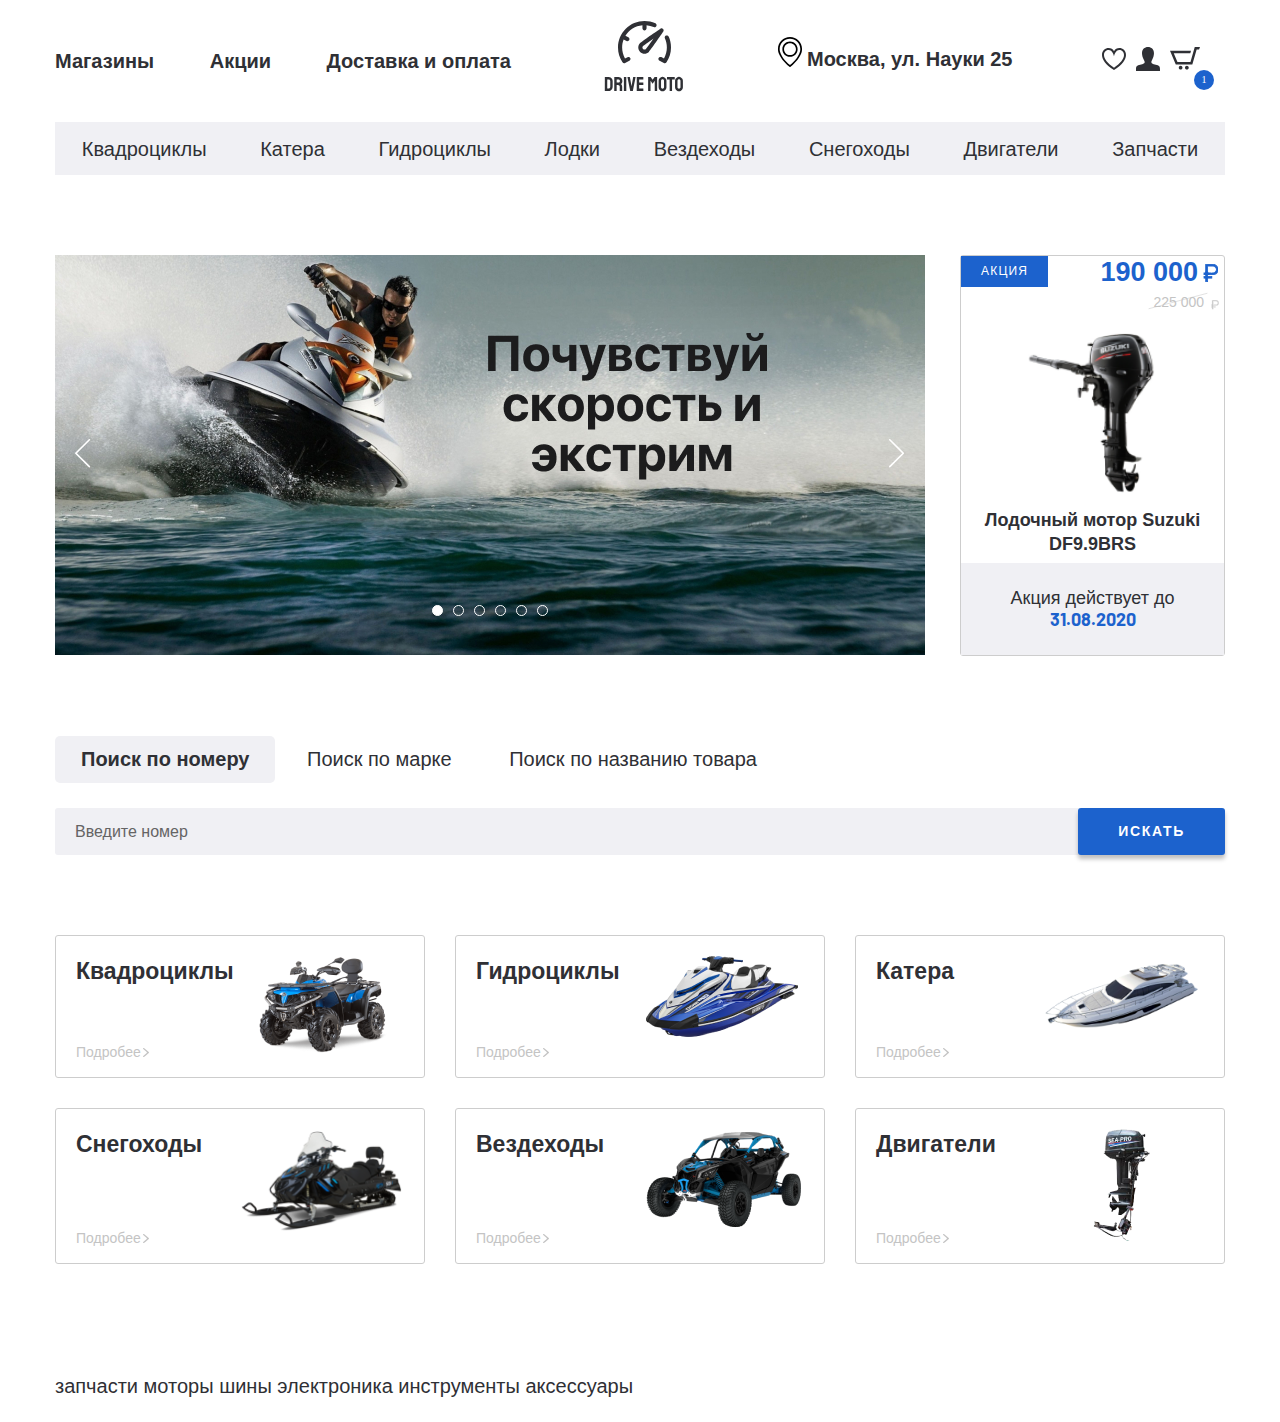
==== index.html @ f27c2454 "first three sections of the home page have been marked up" ====
<!DOCTYPE html>
<html lang="ru">

<head>
  <meta charset="UTF-8">
  <meta name="viewport" content="width=device-width, initial-scale=1.0">
  <meta http-equiv="X-UA-Compatible" content="ie=edge">
  <title>Document</title>
  <link rel="stylesheet" href="css/normalize.css">
  <link rel="stylesheet" href="css/slick.css">
  <link rel="stylesheet" href="css/fonts.css">
  <link href="https://fonts.googleapis.com/css2?family=Barlow:wght@400;700&display=swap" rel="stylesheet">
  <link rel="stylesheet" href="css/style.css">
</head>

<body>
  <header>
    <div class="header__top">
      <div class="container">
        <div class="header__top-inner">
          <nav class="menu">
            <ul class="menu__list">
              <li class="menu__item">
                <a href="" class="menu__link">
                  Магазины
                </a>
              </li>
              <li class="menu__item">
                <a href="" class="menu__link">
                  Акции
                </a>
              </li>
              <li class="menu__item">
                <a href="" class="menu__link">
                  Доставка и оплата
                </a>
              </li>
            </ul>
          </nav>
          <a href="#" class="logo">
            <img class="logo__img" src="images/logo.svg" alt="logo">
          </a>
          <div class="header__box">
            <p class="header__adress">
              Москва, ул. Науки 25
            </p>
            <ul class="user-list">
              <li class="user-list__item">
                <a href="#" class="user-list__link">
                  <img src="images/heart.svg" alt="">
                </a>
              </li>
              <li class="user-list__item">
                <a href="#" class="user-list__link">
                  <img src="images/user.svg" alt="">
                </a>
              </li>
              <li class="user-list__item">
                <a href="#" class="user-list__link basket">
                  <img src="images/basket.svg" alt="">
                  <p class="basket__num">1</p>
                </a>

          </div>
        </div>
      </div>
    </div>

    <div class="header__bottom">
      <div class="container">
        <ul class="menu-categories">
          <li class="menu__categories__item">
            <a href="#" class="menu-categories__link">Квадроциклы</a>
          </li>
          <li class="menu__categories__item">
            <a href="#" class="menu-categories__link">Катера</a>
          </li>
          <li class="menu__categories__item">
            <a href="#" class="menu-categories__link">Гидроциклы</a>
          </li>
          <li class="menu__categories__item">
            <a href="#" class="menu-categories__link">Лодки</a>
          </li>
          <li class="menu__categories__item">
            <a href="#" class="menu-categories__link">Вездеходы</a>
          </li>
          <li class="menu__categories__item">
            <a href="#" class="menu-categories__link">Снегоходы</a>
          </li>
          <li class="menu__categories__item">
            <a href="#" class="menu-categories__link">Двигатели</a>
          </li>
          <li class="menu__categories__item">
            <a href="#" class="menu-categories__link">Запчасти</a>
          </li>
        </ul>
      </div>
    </div>
  </header>

  <section class="banner-section page-section ">
    <div class="container">
      <div class="banner-section__inner">
        <div class="banner-section__slider">
          <a class="banner-section__slider-item" href="#">
            <img class="banner-section__slider-img" src="/images/banner-slider.jpg" alt="">
          </a>
          <a class="banner-section__slider-item" href="#">
            <img class="banner-section__slider-img" src="/images/banner-slider.jpg" alt="">
          </a>
          <a class="banner-section__slider-item" href="#">
            <img class="banner-section__slider-img" src="/images/banner-slider.jpg" alt="">
          </a>
          <a class="banner-section__slider-item" href="#">
            <img class="banner-section__slider-img" src="/images/banner-slider.jpg" alt="">
          </a>
          <a class="banner-section__slider-item" href="#">
            <img class="banner-section__slider-img" src="/images/banner-slider.jpg" alt="">
          </a>
          <a class="banner-section__slider-item" href="#">
            <img class="banner-section__slider-img" src="/images/banner-slider.jpg" alt="">
          </a>
        </div>

        <a class="banner-section__item sale-item" href="#">
          <div class="sale-item-top">
            <div class="sale-item__info">
              акция
            </div>
            <div class="sale-item__price">
              <div class="sale-item__price-new">190 000</div>
              <div class="sale-item__price-old">225 000</div>
            </div>
          </div>
          <img src="/images/content/sale-1.png" alt="" class="sale-item__img">
          <h5 class="sale-item__title">
            Лодочный мотор Suzuki DF9.9BRS
          </h5>
          <div class="sale-item__footer">
            Акция действует до
            <span>31.08.2020</span>
          </div>
        </a>
      </div>
    </div>
  </section>

  <div class="search page-section">
    <div class="container">
      <div class="search__inner">
        <div class="search__tabs">
          <a href="#tab-1" class="tab search__tabs-item tab--active">Поиск по номеру</a>
          <a href="#tab-2" class="tab search__tabs-item">Поиск по марке</a>
          <a href="#tab-3" class="tab search__tabs-item">Поиск по названию товара</a>
        </div>
        <div class="search__content">
          <div id="tab-1" class="tabs-content search__content-item tabs-content--active">
            <form class="search__content-form">
              <input class="search__content-input" type="text" placeholder="Введите номер">
              <button class="search__content-btn" type="submit">искать</button>
            </form>
          </div>
          <div id="tab-2" class="tabs-content search__content-item">
            <form class="search__content-form">
              <input class="search__content-input" type="text" placeholder="Введите марку">
              <button class="search__content-btn" type="submit">искать</button>
            </form>
          </div>
          <div id="tab-3" class="tabs-content search__content-item">
            <form class="search__content-form">
              <input class="search__content-input" type="text" placeholder="Введите название товара">
              <button class="search__content-btn" type="submit">искать</button>
            </form>
          </div>
        </div>
      </div>
    </div>
  </div>

  <section class="categories page-section">
    <div class="container">
      <div class="categories__inner">
        <a href="#" class="categories__item">
          <div class="categories__item-info">
            <h4 class="categories__item-title">Квадроциклы</h4>
            <p class="categories__item-text">Подробее</p>
          </div>
          <div class="categories__item-img">
            <img src="images/categories-1.png" alt="">
          </div>
        </a>
        <a href="#" class="categories__item">
          <div class="categories__item-info">
            <h4 class="categories__item-title">Гидроциклы</h4>
            <p class="categories__item-text">Подробее</p>
          </div>
          <div class="categories__item-img">
            <img src="images/categories-2.png" alt="">
          </div>

        </a>
        <a href="#" class="categories__item">
          <div class="categories__item-info">
            <h4 class="categories__item-title">Катера</h4>
            <p class="categories__item-text">Подробее</p>
          </div>
          <div class="categories__item-img">
            <img src="images/categories-3.png" alt="">
          </div>
        </a>
        <a href="#" class="categories__item">
          <div class="categories__item-info">
            <h4 class="categories__item-title">Снегоходы</h4>
            <p class="categories__item-text">Подробее</p>
          </div>
          <div class="categories__item-img">
            <img src="images/categories-4.png" alt="">
          </div>
        </a>
        <a href="#" class="categories__item">
          <div class="categories__item-info">
            <h4 class="categories__item-title">Вездеходы</h4>
            <p class="categories__item-text">Подробее</p>
          </div>
          <div class="categories__item-img">
            <img src="images/categories-5.png" alt="">
          </div>
        </a>
        <a href="#" class="categories__item">
          <div class="categories__item-info">
            <h4 class="categories__item-title">Двигатели</h4>
            <p class="categories__item-text">Подробее</p>
          </div>
          <div class="categories__item-img">
            <img src="images/categories-6.png" alt="">
          </div>
        </a>
      </div>
    </div>
  </section>

  <section class="products">
    <div class="container">
      <div class="product__inner">
        <div class="tabs-wrapper">
          <div class="tabs products__tabs">
            <a href="#" class="tab products__tab tab--active">запчасти</a>
            <a href="#" class="tab products__tab">моторы</a>
            <a href="#" class="tab products__tab">шины</a>
            <a href="#" class="tab products__tab">электроника</a>
            <a href="#" class="tab products__tab">инструменты</a>
            <a href="#" class="tab products__tab">аксессуары </a>
          </div>
          <div class="tabs-container products__container">
            <div class="tabs-content products__content tabs-content--active"></div>
            <div class="tabs-content products__content">
              <div class="product-slider">
                <div class="product-slider__item">
                  <a class="product-item" href="#">

                  </a>
                </div>
              </div>
            </div>
            <div class="tabs-content products__content"></div>
            <div class="tabs-content products__content"></div>
            <div class="tabs-content products__content"></div>
            <div class="tabs-content products__content"></div>
          </div>
        </div>
      </div>
    </div>
  </section>


  <script src="https://ajax.googleapis.com/ajax/libs/jquery/3.4.1/jquery.min.js"></script>
  <script src="js/slick.min.js"></script>
  <script src="js/main.js"></script>
</body>

</html>


<!-- <div class="tabs-wrapper">
  <div class="tabs">
    <a href="#" class="tab tab--active"></a>
  </div>
  <div class="tabs-container">
    <div class="tabs-content"></div>
  </div>
</div> -->
---- css/fonts.css ----
@font-face{
    font-family: 'SFProDisplay-Regular', sans-serif;
    src: url('../fonts/SFProDisplay-Regular.woff2') format('woff2'),
         url('../fonts/SFProDisplay-Regular.woff') format('woff');
         font-weight:400;
         font-style: normal;
         font-display: swap;
}
@font-face{
    font-family: 'SFProDisplay-Medium', sans-serif;
    src: url('../fonts/SFProDisplay-Medium.woff2') format('woff2'),
         url('../fonts/SFProDisplay-Medium.woff') format('woff');
         font-weight:500;
         font-style: normal;
         font-display: swap;
}
@font-face{
    font-family: 'SFProDisplay-Semibold', sans-serif;
    src: url('../fonts/SFProDisplay-Semibold.woff2') format('woff2'),
         url('../fonts/SFProDisplay-Semibold.woff') format('woff');
         font-weight:600;
         font-style: normal;
         font-display: swap;
}
@font-face{
    font-family: 'SFProDisplay-Bold', sans-serif;
    src: url('../fonts/SFProDisplay-Bold.woff2') format('woff2'),
         url('../fonts/SFProDisplay-Bold.woff') format('woff');
         font-weight:700;
         font-style: normal;
         font-display: swap;
}
---- css/style.css ----
html{
    box-sizing:border-box;
}

*,*::before, *::after{
    box-sizing: inherit;
}

a{
    text-decoration: none;
    color:inherit;
    display: inline-block;
}

ul,
li{
    margin: 0;
    padding: 0;
    list-style: none;
}

h1, h2, h3, h4, h5, h6{
    margin: 0;
}

p{
    margin: 0;
}

body{
    color: #2F3035;
    font-family: 'SFProDisplay-Regular', sans-serif;
    font-size: 20px;
    line-height: 24px;
    font-weight: 400;
}

.container{
    max-width: 1200px;
    padding: 0 15px;
    margin: 0 auto;
}

.header__top-inner{
     display: flex;
     justify-content: space-between;
     align-items: center;
     min-height: 122px;
     font-family: 'SFProDisplay-Bold', sans-serif;
     font-weight: 700;
}

.menu__item{
    display:  inline-block;

}

.menu__item + .menu__item{
    padding-left: 50px;
}

.header__box{
    display: flex;
}
.header__adress{
    margin-right: 60px;
    width:265px;
    padding-left: 30px;
    position: relative;
}

.header__adress::before{
    content: "";
    position: absolute;
    background-image: url('../images/adress-icon.svg    ');
    width: 30px;
    height: 30px;
    background-repeat: no-repeat;
    left: 0;
    top: -10px;
}

.user-list{
    margin-right: 15px;
    display: flex;
    align-items:center;
}

.user-list__item{
    padding-right: 10px;
}

.basket{
    position:relative;
}
.basket__num{
    position: absolute;
    width: 20px;
    height: 20px;

    font-family: SF Pro Display;
    font-weight: 500;
    font-size: 10px;
    line-height: 20px;
/* identical to box height */
    text-align: center;
    color: #FFFFFF;
    background-color: #1C62CD;
    border-radius: 50% ;
    bottom: -15px;
    right: -14px;
}

.header__bottom{
    margin-bottom: 80px;
}
.page-section{
    margin-bottom: 80px;
}
.menu-categories{
    background-color: #F0F0F4;
    display: flex;
    justify-content: space-around;
    min-height: 53px;
    align-items: center;
}

.menu-categories__link{
    transition: all 300ms;
    font-weight: 400;
    padding: 15px 0 14px;
    position: relative;
}

.menu-categories__link::before{
    content: "";
    position: absolute;
    width: 0;
    left: auto;
    right:0;
    background-color: #1C62CD;
    height: 3px;
    bottom: -2px;
    transition: all 500ms;
}

.menu-categories__link:hover{
    color: #000;
}
.menu-categories__link:hover::before{
    width: 100%;
    right: auto;
    left:0;
}


/* section under header
=================================================================== */
.banner-section__inner{
    display: flex;
    justify-content:space-between;
}

.banner-section__slider{
    max-width: 870px;
}

.banner-section__slider-btn{
    position: absolute;
     top: 50%;
     transform: translateY(-50%);
     background-color: transparent;
     border: none;
     margin: 0;
     padding: 0;
     z-index: 5;
     cursor: pointer;
}

.banner-section__slider-btnprev{
    left: 20px;
}
.banner-section__slider-btnnext{
    right: 20px;
}

.slick-dots{
    position: absolute;
    bottom: 40px;
    left: 0;
    right: 0;
    text-align: center ;
}
.slick-dots li{
    display: inline-block;
    padding: 0 5px;
}

.slick-dots button{
    padding: 0;
    margin: 0;
    font-size: 0;
    width: 11px;
    height: 11px;
    border: 1px solid #fff;
    border-radius: 50%;
    background-color: transparent;

}

.slick-active button{
    background-color: #fff;
}

.sale-item{
    min-height: 400px;
    max-width: 265px;
    text-align: center;
    border: 1px solid #CDCDCD;
    border-radius: 3px;
    display: flex; 
    flex-direction: column;
    justify-content: space-between;

}
.sale-item-top{
    display: flex;
    justify-content:space-between;
    align-items: flex-start;
}
.sale-item__info{
    color: #fff;
    background-color: #1C62CD;
    padding: 8px 20px;
    text-transform: uppercase;
    font-size: 12px;
    line-height: 15px;
    letter-spacing: 0.1em;
}

.sale-item__price{
    text-align: right;
}

.price{
    font-family: 'Barlow', sans-serif;
    position: relative;
}

.sale-item__price-new{
    font-weight: 700;
    font-size: 27px;
    color: #1C62CD;
    line-height: 32px;
    margin-right: 6px;
    padding-right:20px;
    position: relative;
}
.sale-item__price-new::after{
    content:'';
    background-image: url('../images/icons-price.svg');
    position: absolute;
    right: 0;
    top: 8px;
    width: 15px;
    height: 18px;
}
.sale-item__price-old{
    font-weight: 400;
    font-size: 14px;
    line-height: 17px;
    color: #C4C4C4;
    margin-right: 15px;
    background-image: url('../images/old-line.svg');
    background-repeat: no-repeat;
    position: relative;
    padding: 2px 5px; 
    display: inline-block;
}

.sale-item__price-old::after{
    content:'';
    background-image: url('../images/icons-price-old.svg');
    position: absolute;
    right: -10px;
    top: 8px;
    width: 8px;
    height: 10px;
}

.sale-item__footer{
    background: #F0F0F4;
    padding: 25px 20px;
    font-size: 18px;
    line-height: 21px;
}
.sale-item__footer span{
    display: block;
    color: #1C62CD;
    font-family: 'Barlow', sans-serif;
    font-weight: 700; 

}
.sale-item__title{
    font-size: 18px;
    line-height: auto;
    font-family: 'SFProDisplay-Bold', sans-serif;
    font-weight: 700;
    margin-bottom: 7px;
}

.banner-section__slider-img{
    object-fit: contain;
    height: 400px;
}

.sale-item__img{
    object-fit: contain;
    max-height: 195px;
}


/* search tabs
=================================================================== */
.search__tabs{
    margin-bottom: 25px; 
}

.search__tabs-item{
    padding: 11px 26px 12px;
}

.search__tabs-item.tab--active{
    border-radius: 5px;
    background: #F0F0F4;
    font-weight: 700;
    font-family: 'SFProDisplay-Bold', sans-serif;
}

.search__content-item{
    display: none;
}
.search__content-item.tabs-content--active{
    display: block;
}


.search__content-form{
    display: flex;
}

.search__content-input{
    background: #F0F0F4;
    border-radius: 3px;
    padding: 5px 20px;
    border: none;
    font-size: 16px;
    line-height: 19px;
    width: 100%;
    
}

.search__content-input::placeholder{
    color: #656464;
}

.search__content-btn{
    font-weight: bold;
    font-size: 14px;
    line-height: 17px;
    letter-spacing: 0.12em;
    text-transform: uppercase;
    color: #FFFFFF;
    font-family: 'SFProDisplay-Bold', sans-serif;
    margin-left: -3px;
    padding: 17px 41px;

    background: #1C62CD;
    box-shadow: 0px 4px 4px rgba(0, 0, 0, 0.25);
    border-radius: 3px;
    padding: 15px 40px;
    border: none;

}

/* categories section
=================================================================== */
.categories__inner{
    display: flex;
    justify-content: space-between;
    flex-wrap: wrap;

}

.categories__item{
margin-bottom: 30px;
border: 1px solid #CDCDCD;
border-radius: 3px;
 width: 370px;
display: flex;
padding: 20px 20px 16px;
justify-content: space-between;
transition: all .3s;
}
.categories__item:hover{
    box-shadow: 3px 3px 20px rgba(50, 50, 50, 0.25);
}

.categories__item-info{
    width: 50%;
    display: flex;
    flex-direction: column;
    justify-content: space-between;
}

.categories__item-img{
    text-align: center;
    width: 50%;
}

.categories__item-img img{
    max-width: 100%;
}

.categories__item-title{
    font-size: 23px;
    line-height: 28px;
    font-family: 'Barlow', sans-serif;
    font-weight: 700; 
    color: #2F3035;
    transition: all .3s;
}

.categories__item:hover .categories__item-title{
    color:#1C62CD;
}

.categories__item-text{
    font-weight: normal;
    font-size: 14px;
    line-height: 17px;
    color: #C4C4C4;
    font-family: 'SFProDisplay-Regular', sans-serif;
}

.categories__item-text::after{
    content: url('../images/link-arrow.svg');
    padding-left: 2px;
}
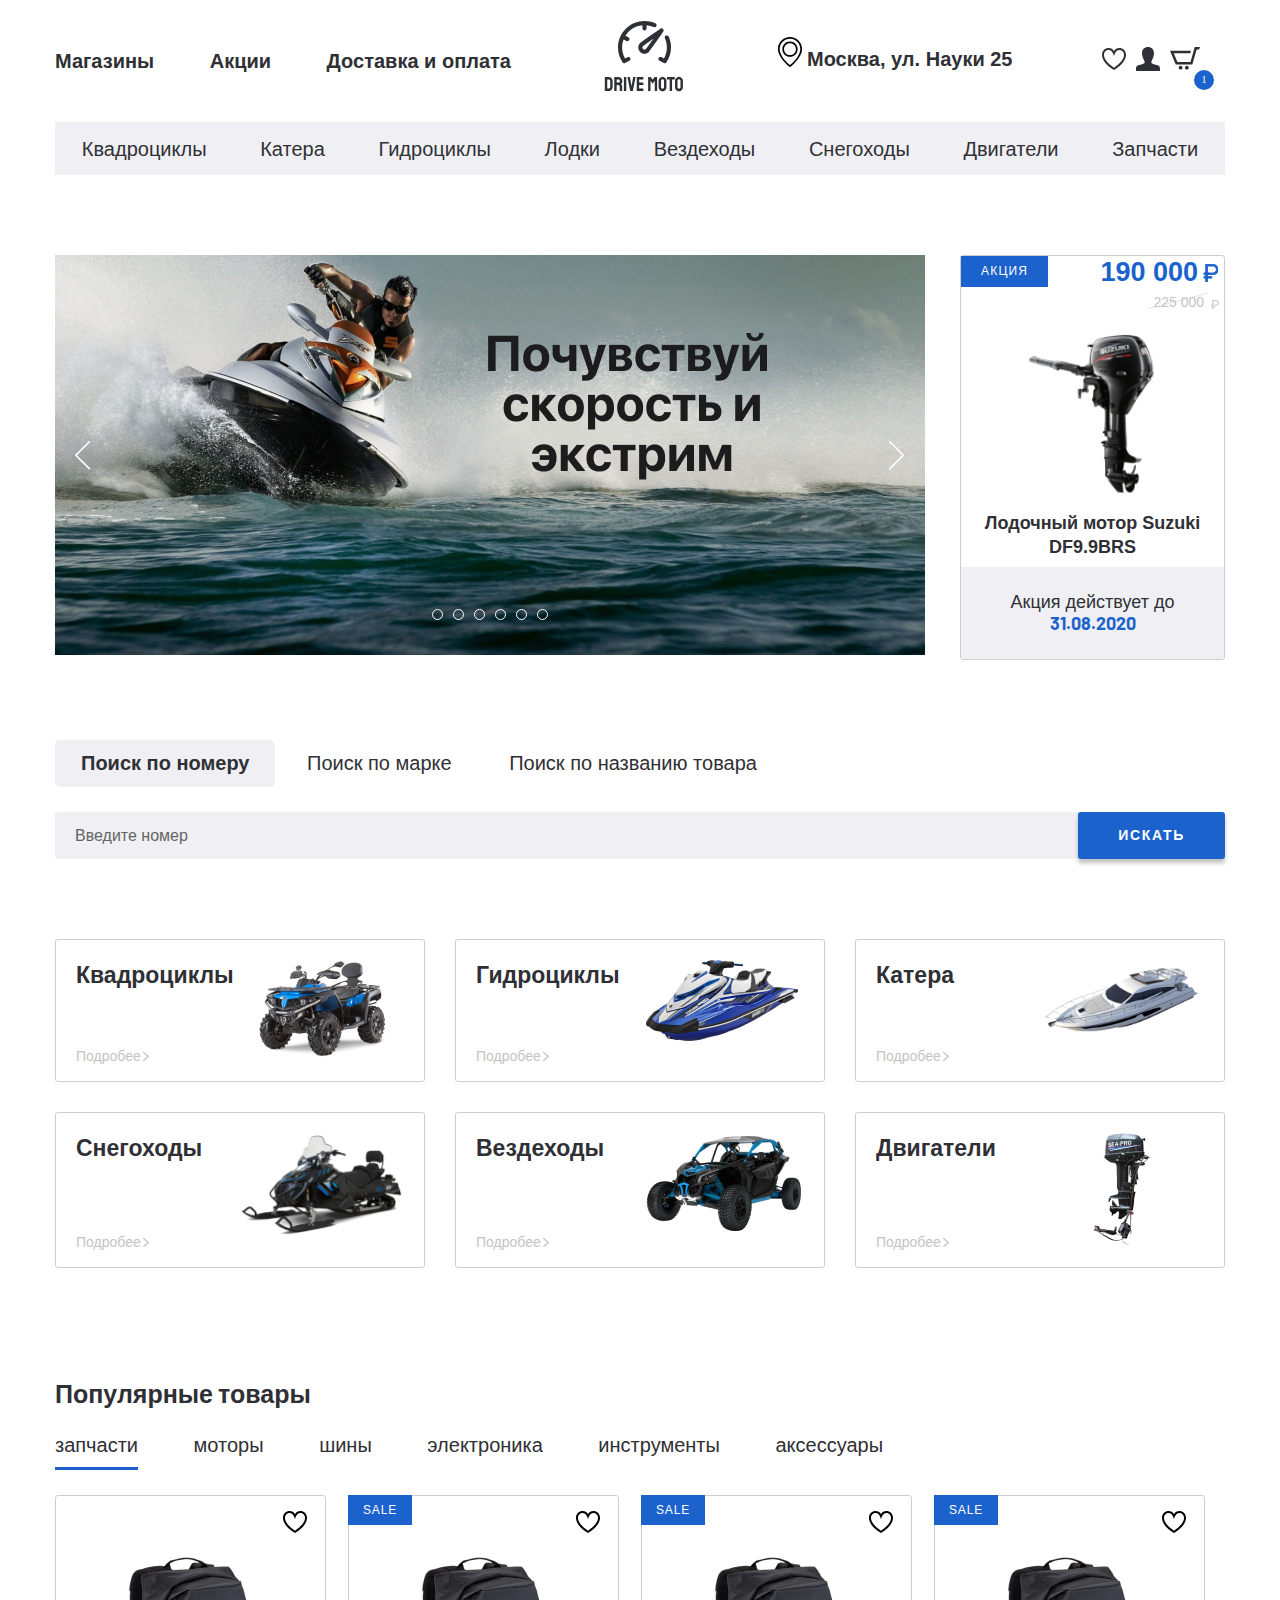
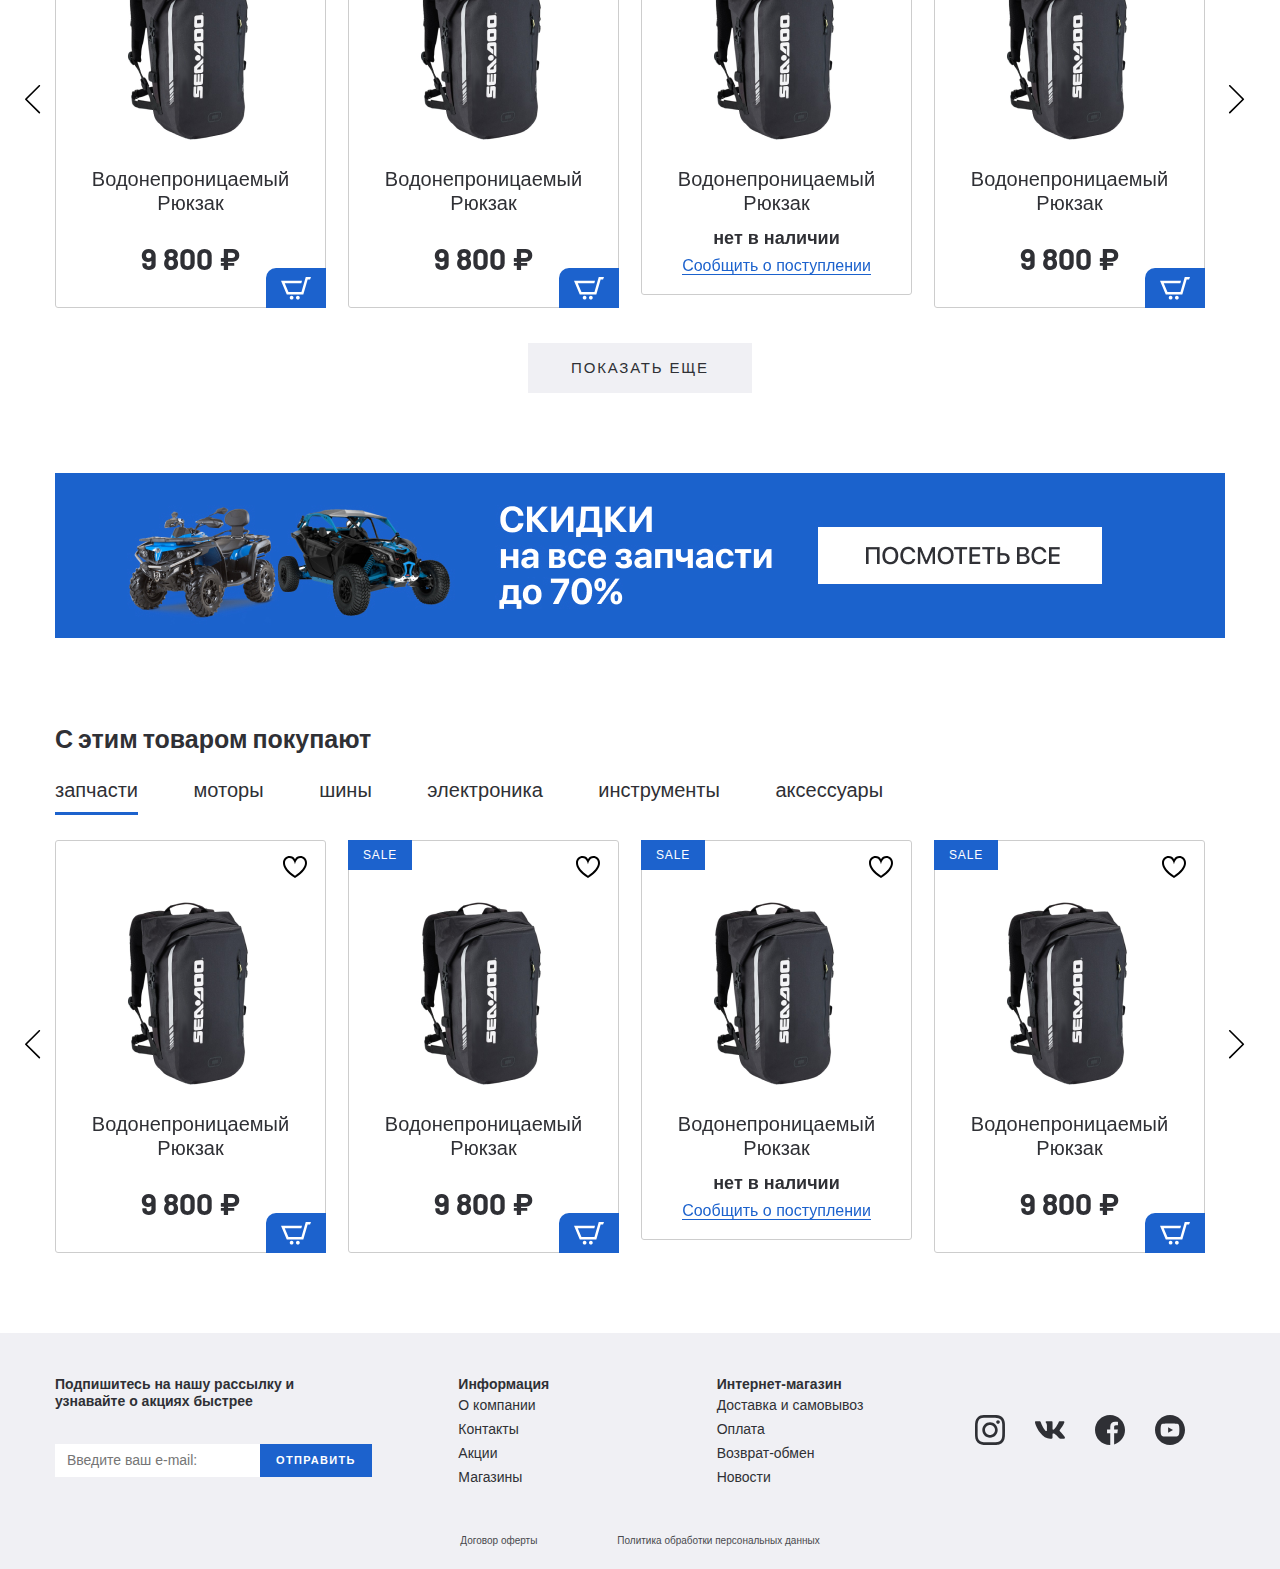
==== commit e1d83468: "have started product-list page markup" ====
--- a/index.html
+++ b/index.html
@@ -242,36 +242,968 @@
   <section class="products">
     <div class="container">
       <div class="product__inner">
+        <div class="product__title">
+          Популярные товары
+        </div>
         <div class="tabs-wrapper">
           <div class="tabs products__tabs">
-            <a href="#" class="tab products__tab tab--active">запчасти</a>
-            <a href="#" class="tab products__tab">моторы</a>
-            <a href="#" class="tab products__tab">шины</a>
-            <a href="#" class="tab products__tab">электроника</a>
-            <a href="#" class="tab products__tab">инструменты</a>
-            <a href="#" class="tab products__tab">аксессуары </a>
+            <a href="#product-tab-1" class="tab products__tab tab--active">запчасти</a>
+            <a href="#product-tab-2" class="tab products__tab">моторы</a>
+            <a href="#product-tab-3" class="tab products__tab">шины</a>
+            <a href="#product-tab-4" class="tab products__tab">электроника</a>
+            <a href="#product-tab-5" class="tab products__tab">инструменты</a>
+            <a href="#product-tab-6" class="tab products__tab">аксессуары </a>
           </div>
           <div class="tabs-container products__container">
-            <div class="tabs-content products__content tabs-content--active"></div>
-            <div class="tabs-content products__content">
+            <div id="product-tab-1" class="tabs-content products__content tabs-content--active">
               <div class="product-slider">
                 <div class="product-slider__item">
-                  <a class="product-item" href="#">
-
-                  </a>
-                </div>
+                  <div class="product-item__wrapper">
+                    <button class="product-item__favorite"></button>
+                    <button class="product-item__basket">
+                      <img src="images/basket-white.svg" alt="">
+                    </button>
+                    <a class="product-item__notify-link" href="#">
+                      <span>
+                        Сообщить о поступлении
+                      </span>
+                    </a>
+                    <a class="product-item" href="#">
+                      <p class="product-item__hover-text">
+                        посмотреть товар
+                      </p>
+                      <img class="product-item__img" src="images/content/product-1.png" alt="">
+                      <h4 class="product-item__title">
+                        Водонепроницаемый
+                        Рюкзак
+                      </h4>
+                      <p class="price product-item__price">
+                        9 800 ₽
+                      </p>
+                      <p class="product-item__notify-text">
+                        нет в наличии
+                      </p>
+                    </a>
+                  </div>
+                </div>
+                <div class="product-slider__item">
+                  <div class="product-item__wrapper">
+                    <button class="product-item__favorite"></button>
+                    <button class="product-item__basket">
+                      <img src="images/basket-white.svg" alt="">
+                    </button>
+                    <a class="product-item__notify-link" href="#">
+                      <span>
+                        Сообщить о поступлении
+                      </span>
+                    </a>
+                    <a class="product-item product-item--sale" href="#">
+                      <p class="product-item__hover-text">
+                        посмотреть товар
+                      </p>
+                      <img class="product-item__img" src="images/content/product-1.png" alt="">
+                      <h4 class="product-item__title">
+                        Водонепроницаемый
+                        Рюкзак
+                      </h4>
+                      <p class="price product-item__price">
+                        9 800 ₽
+                      </p>
+                      <p class="product-item__notify-text">
+                        нет в наличии
+                      </p>
+                    </a>
+                  </div>
+                </div>
+                <div class="product-slider__item">
+                  <div class="product-item__wrapper product-item__not-available">
+                    <button class="product-item__favorite"></button>
+                    <button class="product-item__basket">
+                      <img src="images/basket-white.svg" alt="">
+                    </button>
+                    <a class="product-item__notify-link" href="#">
+                      <span>
+                        Сообщить о поступлении
+                      </span>
+                    </a>
+                    <a class="product-item product-item--sale" href="#">
+                      <p class="product-item__hover-text">
+                        посмотреть товар
+                      </p>
+                      <img class="product-item__img" src="images/content/product-1.png" alt="">
+                      <h4 class="product-item__title">
+                        Водонепроницаемый
+                        Рюкзак
+                      </h4>
+                      <p class="price product-item__price">
+                        9 800 ₽
+                      </p>
+                      <p class="product-item__notify-text">
+                        нет в наличии
+                      </p>
+                    </a>
+                  </div>
+                </div>
+                <div class="product-slider__item">
+                  <div class="product-item__wrapper">
+                    <button class="product-item__favorite"></button>
+                    <button class="product-item__basket">
+                      <img src="images/basket-white.svg" alt="">
+                    </button>
+                    <a class="product-item__notify-link" href="#">
+                      <span>
+                        Сообщить о поступлении
+                      </span>
+                    </a>
+                    <a class="product-item product-item--sale" href="#">
+                      <p class="product-item__hover-text">
+                        посмотреть товар
+                      </p>
+                      <img class="product-item__img" src="images/content/product-1.png" alt="">
+                      <h4 class="product-item__title">
+                        Водонепроницаемый
+                        Рюкзак
+                      </h4>
+                      <p class="price product-item__price">
+                        9 800 ₽
+                      </p>
+                      <p class="product-item__notify-text">
+                        нет в наличии
+                      </p>
+                    </a>
+                  </div>
+                </div>
+                <div class="product-slider__item">
+                  <div class="product-item__wrapper product-item__not-available">
+                    <button class="product-item__favorite"></button>
+                    <button class="product-item__basket">
+                      <img src="images/basket-white.svg" alt="">
+                    </button>
+                    <a class="product-item__notify-link" href="#">
+                      <span>
+                        Сообщить о поступлении
+                      </span>
+                    </a>
+                    <a class="product-item product-item--sale" href="#">
+                      <p class="product-item__hover-text">
+                        посмотреть товар
+                      </p>
+                      <img class="product-item__img" src="images/content/product-1.png" alt="">
+                      <h4 class="product-item__title">
+                        Водонепроницаемый
+                        Рюкзак
+                      </h4>
+                      <p class="price product-item__price">
+                        9 800 ₽
+                      </p>
+                      <p class="product-item__notify-text">
+                        нет в наличии
+                      </p>
+                    </a>
+                  </div>
+                </div>
+                <div class="product-slider__item">
+                  <div class="product-item__wrapper">
+                    <button class="product-item__favorite"></button>
+                    <button class="product-item__basket">
+                      <img src="images/basket-white.svg" alt="">
+                    </button>
+                    <a class="product-item__notify-link" href="#">
+                      <span>
+                        Сообщить о поступлении
+                      </span>
+                    </a>
+                    <a class="product-item" href="#">
+                      <p class="product-item__hover-text">
+                        посмотреть товар
+                      </p>
+                      <img class="product-item__img" src="images/content/product-1.png" alt="">
+                      <h4 class="product-item__title">
+                        Водонепроницаемый
+                        Рюкзак
+                      </h4>
+                      <p class="price product-item__price">
+                        9 800 ₽
+                      </p>
+                      <p class="product-item__notify-text">
+                        нет в наличии
+                      </p>
+                    </a>
+                  </div>
+                </div>
+                <div class="product-slider__item">
+                  <div class="product-item__wrapper">
+                    <button class="product-item__favorite"></button>
+                    <button class="product-item__basket">
+                      <img src="images/basket-white.svg" alt="">
+                    </button>
+                    <a class="product-item__notify-link" href="#">
+                      <span>
+                        Сообщить о поступлении
+                      </span>
+                    </a>
+                    <a class="product-item product-item--sale" href="#">
+                      <p class="product-item__hover-text">
+                        посмотреть товар
+                      </p>
+                      <img class="product-item__img" src="images/content/product-1.png" alt="">
+                      <h4 class="product-item__title">
+                        Водонепроницаемый
+                        Рюкзак
+                      </h4>
+                      <p class="price product-item__price">
+                        9 800 ₽
+                      </p>
+                      <p class="product-item__notify-text">
+                        нет в наличии
+                      </p>
+                    </a>
+                  </div>
+                </div>
+
+
+
+
               </div>
             </div>
-            <div class="tabs-content products__content"></div>
-            <div class="tabs-content products__content"></div>
-            <div class="tabs-content products__content"></div>
-            <div class="tabs-content products__content"></div>
-          </div>
+            <div id="product-tab-2" class="tabs-content products__content">
+              <div class="product-slider">
+                <div class="product-slider__item">
+                  <div class="product-item__wrapper">
+                    <button class="product-item__favorite"></button>
+                    <button class="product-item__basket">
+                      <img src="images/basket-white.svg" alt="">
+                    </button>
+                    <a class="product-item__notify-link" href="#">
+                      <span>
+                        Сообщить о поступлении
+                      </span>
+                    </a>
+                    <a class="product-item" href="#">
+                      <p class="product-item__hover-text">
+                        посмотреть товар
+                      </p>
+                      <img class="product-item__img" src="images/content/product-1.png" alt="">
+                      <h4 class="product-item__title">
+                        Водонепроницаемый
+                        Рюкзак
+                      </h4>
+                      <p class="price product-item__price">
+                        9 800 ₽
+                      </p>
+                      <p class="product-item__notify-text">
+                        нет в наличии
+                      </p>
+                    </a>
+                  </div>
+                </div>
+                <div class="product-slider__item">
+                  <div class="product-item__wrapper">
+                    <button class="product-item__favorite"></button>
+                    <button class="product-item__basket">
+                      <img src="images/basket-white.svg" alt="">
+                    </button>
+                    <a class="product-item__notify-link" href="#">
+                      <span>
+                        Сообщить о поступлении
+                      </span>
+                    </a>
+                    <a class="product-item product-item--sale" href="#">
+                      <p class="product-item__hover-text">
+                        посмотреть товар
+                      </p>
+                      <img class="product-item__img" src="images/content/product-1.png" alt="">
+                      <h4 class="product-item__title">
+                        Водонепроницаемый
+                        Рюкзак
+                      </h4>
+                      <p class="price product-item__price">
+                        9 800 ₽
+                      </p>
+                      <p class="product-item__notify-text">
+                        нет в наличии
+                      </p>
+                    </a>
+                  </div>
+                </div>
+                <div class="product-slider__item">
+                  <div class="product-item__wrapper product-item__not-available">
+                    <button class="product-item__favorite"></button>
+                    <button class="product-item__basket">
+                      <img src="images/basket-white.svg" alt="">
+                    </button>
+                    <a class="product-item__notify-link" href="#">
+                      <span>
+                        Сообщить о поступлении
+                      </span>
+                    </a>
+                    <a class="product-item product-item--sale" href="#">
+                      <p class="product-item__hover-text">
+                        посмотреть товар
+                      </p>
+                      <img class="product-item__img" src="images/content/product-1.png" alt="">
+                      <h4 class="product-item__title">
+                        Водонепроницаемый
+                        Рюкзак
+                      </h4>
+                      <p class="price product-item__price">
+                        9 800 ₽
+                      </p>
+                      <p class="product-item__notify-text">
+                        нет в наличии
+                      </p>
+                    </a>
+                  </div>
+                </div>
+                <div class="product-slider__item">
+                  <div class="product-item__wrapper">
+                    <button class="product-item__favorite"></button>
+                    <button class="product-item__basket">
+                      <img src="images/basket-white.svg" alt="">
+                    </button>
+                    <a class="product-item__notify-link" href="#">
+                      <span>
+                        Сообщить о поступлении
+                      </span>
+                    </a>
+                    <a class="product-item product-item--sale" href="#">
+                      <p class="product-item__hover-text">
+                        посмотреть товар
+                      </p>
+                      <img class="product-item__img" src="images/content/product-1.png" alt="">
+                      <h4 class="product-item__title">
+                        Водонепроницаемый
+                        Рюкзак
+                      </h4>
+                      <p class="price product-item__price">
+                        9 800 ₽
+                      </p>
+                      <p class="product-item__notify-text">
+                        нет в наличии
+                      </p>
+                    </a>
+                  </div>
+                </div>
+                <div class="product-slider__item">
+                  <div class="product-item__wrapper product-item__not-available">
+                    <button class="product-item__favorite"></button>
+                    <button class="product-item__basket">
+                      <img src="images/basket-white.svg" alt="">
+                    </button>
+                    <a class="product-item__notify-link" href="#">
+                      <span>
+                        Сообщить о поступлении
+                      </span>
+                    </a>
+                    <a class="product-item product-item--sale" href="#">
+                      <p class="product-item__hover-text">
+                        посмотреть товар
+                      </p>
+                      <img class="product-item__img" src="images/content/product-1.png" alt="">
+                      <h4 class="product-item__title">
+                        Водонепроницаемый
+                        Рюкзак
+                      </h4>
+                      <p class="price product-item__price">
+                        9 800 ₽
+                      </p>
+                      <p class="product-item__notify-text">
+                        нет в наличии
+                      </p>
+                    </a>
+                  </div>
+                </div>
+                <div class="product-slider__item">
+                  <div class="product-item__wrapper">
+                    <button class="product-item__favorite"></button>
+                    <button class="product-item__basket">
+                      <img src="images/basket-white.svg" alt="">
+                    </button>
+                    <a class="product-item__notify-link" href="#">
+                      <span>
+                        Сообщить о поступлении
+                      </span>
+                    </a>
+                    <a class="product-item" href="#">
+                      <p class="product-item__hover-text">
+                        посмотреть товар
+                      </p>
+                      <img class="product-item__img" src="images/content/product-1.png" alt="">
+                      <h4 class="product-item__title">
+                        Водонепроницаемый
+                        Рюкзак
+                      </h4>
+                      <p class="price product-item__price">
+                        9 800 ₽
+                      </p>
+                      <p class="product-item__notify-text">
+                        нет в наличии
+                      </p>
+                    </a>
+                  </div>
+                </div>
+                <div class="product-slider__item">
+                  <div class="product-item__wrapper">
+                    <button class="product-item__favorite"></button>
+                    <button class="product-item__basket">
+                      <img src="images/basket-white.svg" alt="">
+                    </button>
+                    <a class="product-item__notify-link" href="#">
+                      <span>
+                        Сообщить о поступлении
+                      </span>
+                    </a>
+                    <a class="product-item product-item--sale" href="#">
+                      <p class="product-item__hover-text">
+                        посмотреть товар
+                      </p>
+                      <img class="product-item__img" src="images/content/product-1.png" alt="">
+                      <h4 class="product-item__title">
+                        Водонепроницаемый
+                        Рюкзак
+                      </h4>
+                      <p class="price product-item__price">
+                        9 800 ₽
+                      </p>
+                      <p class="product-item__notify-text">
+                        нет в наличии
+                      </p>
+                    </a>
+                  </div>
+                </div>
+              </div>
+            </div>
+            <div id="product-tab-3" class="tabs-content products__content">slider-3</div>
+            <div id="product-tab-4" class="tabs-content products__content">slider-4</div>
+            <div id="product-tab-5" class="tabs-content products__content">slider-5</div>
+            <div id="product-tab-6" class="tabs-content products__content">slider-6</div>
+          </div>
+        </div>
+        <div class="product__more">
+          <a class="product__more-link" href="#">Показать еще</a>
         </div>
       </div>
     </div>
   </section>
 
+  <div class="banner">
+    <div class="container">
+      <a href="#" class="banner_link">
+        <img src="images/content/banner.jpg" alt="">
+      </a>
+    </div>
+  </div>
+
+
+
+  <section class="products">
+    <div class="container">
+      <div class="product__inner">
+        <div class="product__title">
+          С этим товаром покупают
+        </div>
+        <div class="tabs-wrapper">
+          <div class="tabs products__tabs">
+            <a href="#popular-tab-1" class="tab products__tab tab--active">запчасти</a>
+            <a href="#popular-tab-2" class="tab products__tab">моторы</a>
+            <a href="#popular-tab-3" class="tab products__tab">шины</a>
+            <a href="#popular-tab-4" class="tab products__tab">электроника</a>
+            <a href="#popular-tab-5" class="tab products__tab">инструменты</a>
+            <a href="#popular-tab-6" class="tab products__tab">аксессуары </a>
+          </div>
+          <div class="tabs-container products__container">
+            <div id="popular-tab-1" class="tabs-content products__content tabs-content--active">
+              <div class="product-slider">
+                <div class="product-slider__item">
+                  <div class="product-item__wrapper">
+                    <button class="product-item__favorite"></button>
+                    <button class="product-item__basket">
+                      <img src="images/basket-white.svg" alt="">
+                    </button>
+                    <a class="product-item__notify-link" href="#">
+                      <span>
+                        Сообщить о поступлении
+                      </span>
+                    </a>
+                    <a class="product-item" href="#">
+                      <p class="product-item__hover-text">
+                        посмотреть товар
+                      </p>
+                      <img class="product-item__img" src="images/content/product-1.png" alt="">
+                      <h4 class="product-item__title">
+                        Водонепроницаемый
+                        Рюкзак
+                      </h4>
+                      <p class="price product-item__price">
+                        9 800 ₽
+                      </p>
+                      <p class="product-item__notify-text">
+                        нет в наличии
+                      </p>
+                    </a>
+                  </div>
+                </div>
+                <div class="product-slider__item">
+                  <div class="product-item__wrapper">
+                    <button class="product-item__favorite"></button>
+                    <button class="product-item__basket">
+                      <img src="images/basket-white.svg" alt="">
+                    </button>
+                    <a class="product-item__notify-link" href="#">
+                      <span>
+                        Сообщить о поступлении
+                      </span>
+                    </a>
+                    <a class="product-item product-item--sale" href="#">
+                      <p class="product-item__hover-text">
+                        посмотреть товар
+                      </p>
+                      <img class="product-item__img" src="images/content/product-1.png" alt="">
+                      <h4 class="product-item__title">
+                        Водонепроницаемый
+                        Рюкзак
+                      </h4>
+                      <p class="price product-item__price">
+                        9 800 ₽
+                      </p>
+                      <p class="product-item__notify-text">
+                        нет в наличии
+                      </p>
+                    </a>
+                  </div>
+                </div>
+                <div class="product-slider__item">
+                  <div class="product-item__wrapper product-item__not-available">
+                    <button class="product-item__favorite"></button>
+                    <button class="product-item__basket">
+                      <img src="images/basket-white.svg" alt="">
+                    </button>
+                    <a class="product-item__notify-link" href="#">
+                      <span>
+                        Сообщить о поступлении
+                      </span>
+                    </a>
+                    <a class="product-item product-item--sale" href="#">
+                      <p class="product-item__hover-text">
+                        посмотреть товар
+                      </p>
+                      <img class="product-item__img" src="images/content/product-1.png" alt="">
+                      <h4 class="product-item__title">
+                        Водонепроницаемый
+                        Рюкзак
+                      </h4>
+                      <p class="price product-item__price">
+                        9 800 ₽
+                      </p>
+                      <p class="product-item__notify-text">
+                        нет в наличии
+                      </p>
+                    </a>
+                  </div>
+                </div>
+                <div class="product-slider__item">
+                  <div class="product-item__wrapper">
+                    <button class="product-item__favorite"></button>
+                    <button class="product-item__basket">
+                      <img src="images/basket-white.svg" alt="">
+                    </button>
+                    <a class="product-item__notify-link" href="#">
+                      <span>
+                        Сообщить о поступлении
+                      </span>
+                    </a>
+                    <a class="product-item product-item--sale" href="#">
+                      <p class="product-item__hover-text">
+                        посмотреть товар
+                      </p>
+                      <img class="product-item__img" src="images/content/product-1.png" alt="">
+                      <h4 class="product-item__title">
+                        Водонепроницаемый
+                        Рюкзак
+                      </h4>
+                      <p class="price product-item__price">
+                        9 800 ₽
+                      </p>
+                      <p class="product-item__notify-text">
+                        нет в наличии
+                      </p>
+                    </a>
+                  </div>
+                </div>
+                <div class="product-slider__item">
+                  <div class="product-item__wrapper product-item__not-available">
+                    <button class="product-item__favorite"></button>
+                    <button class="product-item__basket">
+                      <img src="images/basket-white.svg" alt="">
+                    </button>
+                    <a class="product-item__notify-link" href="#">
+                      <span>
+                        Сообщить о поступлении
+                      </span>
+                    </a>
+                    <a class="product-item product-item--sale" href="#">
+                      <p class="product-item__hover-text">
+                        посмотреть товар
+                      </p>
+                      <img class="product-item__img" src="images/content/product-1.png" alt="">
+                      <h4 class="product-item__title">
+                        Водонепроницаемый
+                        Рюкзак
+                      </h4>
+                      <p class="price product-item__price">
+                        9 800 ₽
+                      </p>
+                      <p class="product-item__notify-text">
+                        нет в наличии
+                      </p>
+                    </a>
+                  </div>
+                </div>
+                <div class="product-slider__item">
+                  <div class="product-item__wrapper">
+                    <button class="product-item__favorite"></button>
+                    <button class="product-item__basket">
+                      <img src="images/basket-white.svg" alt="">
+                    </button>
+                    <a class="product-item__notify-link" href="#">
+                      <span>
+                        Сообщить о поступлении
+                      </span>
+                    </a>
+                    <a class="product-item" href="#">
+                      <p class="product-item__hover-text">
+                        посмотреть товар
+                      </p>
+                      <img class="product-item__img" src="images/content/product-1.png" alt="">
+                      <h4 class="product-item__title">
+                        Водонепроницаемый
+                        Рюкзак
+                      </h4>
+                      <p class="price product-item__price">
+                        9 800 ₽
+                      </p>
+                      <p class="product-item__notify-text">
+                        нет в наличии
+                      </p>
+                    </a>
+                  </div>
+                </div>
+                <div class="product-slider__item">
+                  <div class="product-item__wrapper">
+                    <button class="product-item__favorite"></button>
+                    <button class="product-item__basket">
+                      <img src="images/basket-white.svg" alt="">
+                    </button>
+                    <a class="product-item__notify-link" href="#">
+                      <span>
+                        Сообщить о поступлении
+                      </span>
+                    </a>
+                    <a class="product-item product-item--sale" href="#">
+                      <p class="product-item__hover-text">
+                        посмотреть товар
+                      </p>
+                      <img class="product-item__img" src="images/content/product-1.png" alt="">
+                      <h4 class="product-item__title">
+                        Водонепроницаемый
+                        Рюкзак
+                      </h4>
+                      <p class="price product-item__price">
+                        9 800 ₽
+                      </p>
+                      <p class="product-item__notify-text">
+                        нет в наличии
+                      </p>
+                    </a>
+                  </div>
+                </div>
+              </div>
+            </div>
+            <div id="popular-tab-2" class="tabs-content products__content">
+              <div class="product-slider">
+                <div class="product-slider__item">
+                  <div class="product-item__wrapper">
+                    <button class="product-item__favorite"></button>
+                    <button class="product-item__basket">
+                      <img src="images/basket-white.svg" alt="">
+                    </button>
+                    <a class="product-item__notify-link" href="#">
+                      <span>
+                        Сообщить о поступлении
+                      </span>
+                    </a>
+                    <a class="product-item" href="#">
+                      <p class="product-item__hover-text">
+                        посмотреть товар
+                      </p>
+                      <img class="product-item__img" src="images/content/product-1.png" alt="">
+                      <h4 class="product-item__title">
+                        Водонепроницаемый
+                        Рюкзак
+                      </h4>
+                      <p class="price product-item__price">
+                        9 800 ₽
+                      </p>
+                      <p class="product-item__notify-text">
+                        нет в наличии
+                      </p>
+                    </a>
+                  </div>
+                </div>
+                <div class="product-slider__item">
+                  <div class="product-item__wrapper">
+                    <button class="product-item__favorite"></button>
+                    <button class="product-item__basket">
+                      <img src="images/basket-white.svg" alt="">
+                    </button>
+                    <a class="product-item__notify-link" href="#">
+                      <span>
+                        Сообщить о поступлении
+                      </span>
+                    </a>
+                    <a class="product-item product-item--sale" href="#">
+                      <p class="product-item__hover-text">
+                        посмотреть товар
+                      </p>
+                      <img class="product-item__img" src="images/content/product-1.png" alt="">
+                      <h4 class="product-item__title">
+                        Водонепроницаемый
+                        Рюкзак
+                      </h4>
+                      <p class="price product-item__price">
+                        9 800 ₽
+                      </p>
+                      <p class="product-item__notify-text">
+                        нет в наличии
+                      </p>
+                    </a>
+                  </div>
+                </div>
+                <div class="product-slider__item">
+                  <div class="product-item__wrapper product-item__not-available">
+                    <button class="product-item__favorite"></button>
+                    <button class="product-item__basket">
+                      <img src="images/basket-white.svg" alt="">
+                    </button>
+                    <a class="product-item__notify-link" href="#">
+                      <span>
+                        Сообщить о поступлении
+                      </span>
+                    </a>
+                    <a class="product-item product-item--sale" href="#">
+                      <p class="product-item__hover-text">
+                        посмотреть товар
+                      </p>
+                      <img class="product-item__img" src="images/content/product-1.png" alt="">
+                      <h4 class="product-item__title">
+                        Водонепроницаемый
+                        Рюкзак
+                      </h4>
+                      <p class="price product-item__price">
+                        9 800 ₽
+                      </p>
+                      <p class="product-item__notify-text">
+                        нет в наличии
+                      </p>
+                    </a>
+                  </div>
+                </div>
+                <div class="product-slider__item">
+                  <div class="product-item__wrapper">
+                    <button class="product-item__favorite"></button>
+                    <button class="product-item__basket">
+                      <img src="images/basket-white.svg" alt="">
+                    </button>
+                    <a class="product-item__notify-link" href="#">
+                      <span>
+                        Сообщить о поступлении
+                      </span>
+                    </a>
+                    <a class="product-item product-item--sale" href="#">
+                      <p class="product-item__hover-text">
+                        посмотреть товар
+                      </p>
+                      <img class="product-item__img" src="images/content/product-1.png" alt="">
+                      <h4 class="product-item__title">
+                        Водонепроницаемый
+                        Рюкзак
+                      </h4>
+                      <p class="price product-item__price">
+                        9 800 ₽
+                      </p>
+                      <p class="product-item__notify-text">
+                        нет в наличии
+                      </p>
+                    </a>
+                  </div>
+                </div>
+                <div class="product-slider__item">
+                  <div class="product-item__wrapper product-item__not-available">
+                    <button class="product-item__favorite"></button>
+                    <button class="product-item__basket">
+                      <img src="images/basket-white.svg" alt="">
+                    </button>
+                    <a class="product-item__notify-link" href="#">
+                      <span>
+                        Сообщить о поступлении
+                      </span>
+                    </a>
+                    <a class="product-item product-item--sale" href="#">
+                      <p class="product-item__hover-text">
+                        посмотреть товар
+                      </p>
+                      <img class="product-item__img" src="images/content/product-1.png" alt="">
+                      <h4 class="product-item__title">
+                        Водонепроницаемый
+                        Рюкзак
+                      </h4>
+                      <p class="price product-item__price">
+                        9 800 ₽
+                      </p>
+                      <p class="product-item__notify-text">
+                        нет в наличии
+                      </p>
+                    </a>
+                  </div>
+                </div>
+                <div class="product-slider__item">
+                  <div class="product-item__wrapper">
+                    <button class="product-item__favorite"></button>
+                    <button class="product-item__basket">
+                      <img src="images/basket-white.svg" alt="">
+                    </button>
+                    <a class="product-item__notify-link" href="#">
+                      <span>
+                        Сообщить о поступлении
+                      </span>
+                    </a>
+                    <a class="product-item" href="#">
+                      <p class="product-item__hover-text">
+                        посмотреть товар
+                      </p>
+                      <img class="product-item__img" src="images/content/product-1.png" alt="">
+                      <h4 class="product-item__title">
+                        Водонепроницаемый
+                        Рюкзак
+                      </h4>
+                      <p class="price product-item__price">
+                        9 800 ₽
+                      </p>
+                      <p class="product-item__notify-text">
+                        нет в наличии
+                      </p>
+                    </a>
+                  </div>
+                </div>
+                <div class="product-slider__item">
+                  <div class="product-item__wrapper">
+                    <button class="product-item__favorite"></button>
+                    <button class="product-item__basket">
+                      <img src="images/basket-white.svg" alt="">
+                    </button>
+                    <a class="product-item__notify-link" href="#">
+                      <span>
+                        Сообщить о поступлении
+                      </span>
+                    </a>
+                    <a class="product-item product-item--sale" href="#">
+                      <p class="product-item__hover-text">
+                        посмотреть товар
+                      </p>
+                      <img class="product-item__img" src="images/content/product-1.png" alt="">
+                      <h4 class="product-item__title">
+                        Водонепроницаемый
+                        Рюкзак
+                      </h4>
+                      <p class="price product-item__price">
+                        9 800 ₽
+                      </p>
+                      <p class="product-item__notify-text">
+                        нет в наличии
+                      </p>
+                    </a>
+                  </div>
+                </div>
+              </div>
+            </div>
+            <div id="popular-tab-3" class="tabs-content products__content">slider-3</div>
+            <div id="popular-tab-4" class="tabs-content products__content">slider-4</div>
+            <div id="popular-tab-5" class="tabs-content products__content">slider-5</div>
+            <div id="popular-tab-6" class="tabs-content products__content">slider-6</div>
+          </div>
+        </div>
+      </div>
+    </div>
+  </section>
+  <footer class="footer">
+    <div class="container">
+      <div class="footer__top">
+        <div class="footer__top-inner">
+          <div class="footer__top-item footer__top-newsletter">
+            <h6 class="footer__top-title">
+              Подпишитесь на нашу рассылку и узнавайте о акцияx быстрее
+            </h6>
+            <form class="footer-form">
+              <input type="text" class="footer-form__input" placeholder="Введите ваш e-mail:">
+              <button class="footer-form__bnt" type="submit">Отправить</button>
+            </form>
+          </div>
+          <div class="footer__top-item">
+            <h6 class="footer__top-title">
+              Информация
+            </h6>
+            <ul class="footer-list">
+              <li class="footer-list__item"><a href="#">О компании</a></li>
+              <li class="footer-list__item"><a href="#">Контакты</a></li>
+              <li class="footer-list__item"><a href="#">Акции</a></li>
+              <li class="footer-list__item"><a href="#">Магазины</a></li>
+            </ul>
+
+          </div>
+          <div class="footer__top-item">
+            <h6 class="footer__top-title">
+              Интернет-магазин
+            </h6>
+            <ul class="footer-list">
+              <li class="footer-list__item"><a href="#">Доставка и самовывоз</a></li>
+              <li class="footer-list__item"><a href="#">Оплата</a></li>
+              <li class="footer-list__item"><a href="#">Возврат-обмен</a></li>
+              <li class="footer-list__item"><a href="#">Новости</a></li>
+            </ul>
+          </div>
+          <div class="footer__top-item footer__top-social">
+            <ul class="social-list">
+              <li class="social-list__item">
+                <a href="#">
+                  <img src="images/instagram.svg" alt="">
+                </a>
+              </li>
+              <li class="social-list__item">
+                <a href="#">
+                  <img src="images/vkontakte.svg" alt="">
+                </a>
+              </li>
+              <li class="social-list__item">
+                <a href="#">
+                  <img src="images/facebook.svg" alt="">
+                </a>
+              </li>
+              <li class="social-list__item">
+                <a href="#">
+                  <img src="images/youtube.svg" alt="">
+                </a>
+              </li>
+            </ul>
+          </div>
+        </div>
+      </div>
+      <div class="footer__bottom">
+        <a class="footer__bottom-link" href="#">Договор оферты</a>
+        <a class="footer__bottom-link" href="#">Политика обработки персональных данных</a>
+      </div>
+    </div>
+
+  </footer>
 
   <script src="https://ajax.googleapis.com/ajax/libs/jquery/3.4.1/jquery.min.js"></script>
   <script src="js/slick.min.js"></script>
--- a/css/style.css
+++ b/css/style.css
@@ -165,7 +165,8 @@
     max-width: 870px;
 }
 
-.banner-section__slider-btn{
+.banner-section__slider-btn,
+.product-slider__slider-btn{
     position: absolute;
      top: 50%;
      transform: translateY(-50%);
@@ -208,7 +209,7 @@
 
 }
 
-.slick-active button{
+.slick-active li button{
     background-color: #fff;
 }
 
@@ -337,10 +338,11 @@
     font-family: 'SFProDisplay-Bold', sans-serif;
 }
 
-.search__content-item{
+
+.tabs-content{
     display: none;
 }
-.search__content-item.tabs-content--active{
+.tabs-content.tabs-content--active{
     display: block;
 }
 
@@ -446,4 +448,411 @@
 .categories__item-text::after{
     content: url('../images/link-arrow.svg');
     padding-left: 2px;
+}
+
+/* product carusel
+=================================================================== */
+.product-item__wrapper{
+    position: relative;
+    width: 271px;
+    
+}
+
+.product-item{
+    min-height: 400px;
+    border: 1px solid #CDCDCD;
+    border-radius: 3px;
+    text-align: center;
+    padding: 52px 20px 31px;
+    transition: all .3s;
+}
+
+.product-item__title{
+    font-weight: normal;
+    padding: 14px 0 25px;
+
+}
+
+.product-item__favorite{
+    position: absolute;
+    top: 16px;
+    right: 19px;
+    width: 24px;
+    height: 22px;
+    background-color:transparent;
+    border: none;
+    z-index: 5;
+}
+
+.product-item__favorite::before{
+    content: '';
+    position:absolute;
+    width: 24px;
+    height: 22px;
+    top: 0;
+    left: 0;
+    background-image: url('../images/favorite.svg');
+}
+
+.product-item__favorite--active::before{
+    background-image: url('../images/favorite-active.svg');
+}
+
+.product-item__basket{
+    position: absolute;
+    width: 60px;
+    height: 40px;
+    background: #1C62CD;
+    border-radius: 10px 0px 0px 0px;
+    border: none;
+    bottom: 0;
+    right: 0;
+    padding-top: 7px;
+    cursor:pointer;
+    z-index: 10;
+}
+
+.product-item__price{
+    font-weight: bold;
+    font-size: 30px;
+    line-height: 36px;
+    text-align: center;
+}
+
+.product-item__hover-text{
+    padding: 18px 21px;
+    background-color: rgba(255,255,255,.9);
+    box-shadow: 0px 0px 15px rgba(0, 0, 0, 0.2);
+    border-radius: 3px;
+    display: inline-block;
+    position:absolute;
+    top: 30%;
+    opacity: 0;
+    transition: all .3s;
+}
+
+.product-item:hover .product-item__hover-text{
+    opacity: 1;
+    color: #2F3035;
+
+}
+.product-item:hover .product-item__notify-text{
+    color: #2F3035;
+}
+.product-item:hover{
+    box-shadow: 3px 3px 20px rgba(50, 50, 50, 0.25);
+    color: #1C62CD;
+}
+
+.product-item--sale::before{
+    content: "SALE";
+    padding: 8px 15px;
+    background-color: #1C62CD;
+    position: absolute;
+    left: 0;
+    top: 0;
+    text-transform: uppercase;
+     color: #fff;
+     font-size: 12px;
+    line-height: 14px;
+    letter-spacing: 0.07em;
+}
+.product-item__wrapper.product-item__not-available .product-item__price{
+    display: none;
+}
+
+.product-item__notify-text{
+    display: none;
+    font-weight: 700;
+    font-size: 18px;
+    line-height: 21px;
+}
+
+.product-item__wrapper.product-item__not-available .product-item__notify-text{
+    display: block;
+}
+.product-item__wrapper.product-item__not-available .product-item__basket{
+    display: none; 
+}
+
+.product-item__notify-link{
+    display: none;
+}
+
+.product-item__wrapper.product-item__not-available .product-item__title{
+    padding-bottom:13px;
+}
+
+.product-item__wrapper.product-item__not-available .product-item__notify-link{
+    display: block;
+    position: absolute;
+    text-align: center;
+    bottom: 20px;
+    left: 0;
+    right: 0;
+    font-size: 16px;
+    line-height: 19px;
+    color: #1C62CD;
+    text-align: center;
+    
+}
+.product-item__wrapper.product-item__not-available .product-item__notify-link span{
+    border-bottom: 1px solid #1C62CD;
+
+}
+
+.product__title{
+    font-family: 'Barlow', sans-serif;
+    font-weight: 700;
+    font-size: 25px;
+    line-height: 30px;
+    margin-bottom: 25px;
+}
+
+.products__tab + .products__tab{
+    margin-left: 50px;
+}
+
+.products__tabs{
+    margin-bottom: 25px;
+}
+
+.products__tab{
+    padding-bottom: 10px;
+}
+
+.products__tab.tab--active{
+    border-bottom: 3px solid #1C62CD;
+    
+} 
+.product-slider__slider-btnprev{
+    left: -30px;
+}
+.product-slider__slider-btnnext{
+    right: -20px;
+}
+.slick-slide img {
+    display: inline;
+}
+.product__more{
+    text-align: center;
+    margin: 35px 0 0px;
+}
+.products{
+    margin-bottom: 80px;
+}
+.product__more-link{
+    line-height: 18px;
+    letter-spacing: 0.12em;
+    font-size: 15px;
+    text-transform: uppercase;
+    background: #F0F0F4;
+    padding: 16px 43px;
+}
+
+.banner{
+    margin-bottom: 80px;
+}
+
+.footer{
+    background: #F0F0F4
+
+}
+.footer__bottom{
+    padding: 46px 0 22px;
+    display: flex;
+    justify-content: center;
+}
+
+.footer__bottom-link{
+    font-weight: normal;
+    font-size: 10px;
+    line-height: 12px;
+    color: #48494D;
+    margin: 0 40px;
+}
+.footer__top{
+    padding-top: 43px;
+}
+.footer__top-inner{
+    display: flex;
+    justify-content: space-between;
+}
+.footer__top-newsletter.footer__top-item{
+    width: 295px;
+    margin-right: 50px;
+}
+
+.footer__top-title{
+    font-size: 14px;
+    line-height: 17px;
+    font-weight: bold;
+}
+.footer-form{
+    margin-top: 34px;
+    display: flex;
+    justify-content: space-between;
+}
+.footer-form__input{
+background-color: #fff;
+border: none;
+line-height: 17px;
+padding: 0 12px;
+ font-size: 14px;
+}
+.footer-form__bnt{
+
+    text-transform: uppercase;
+    font-family: 'SFProDisplay-Bold', sans-serif;
+    padding: 10px 16px;
+    border: none;
+    background-color: #1C62CD;
+    color: #fff;
+    font-weight: 600;
+    font-size: 11px;
+    line-height: 13px;
+    letter-spacing: 0.12em;
+}
+.footer__top-item{
+    width: 200px;
+}
+.footer-list{
+
+    font-size: 14px;
+    line-height: 24px;
+}
+.footer__top-social.footer__top-item{
+width: 250px;
+}
+.social-list{
+    display: flex;
+    align-items: center;
+    height: 100%;
+
+}
+.social-list__item + .social-list__item{
+margin-left: 30px;
+}
+
+/* catalog page 
+==========================================================================*/
+.breadcrumbs{
+    margin-bottom: 40px;
+    
+}
+.breadcrumbs__list-item{
+    display: inline-block;
+    padding-right: 16px;
+    margin-right: 10px;
+    position: relative;
+    font-size: 15px;
+    line-height: 18px;
+    color: #C4C4C4;
+}
+
+.breadcrumbs__list-item::after{
+    content:"";
+    position:absolute;
+    right: 0;
+    background-image: url(../images/link-arrow.svg);
+    width: 6px;
+    height: 9px;
+    bottom: 5px;
+}
+
+.breadcrumbs__list-item:last-child::after{
+    display:none;
+}
+.catalog{margin-bottom: 100px;}
+.catalog__title{
+    font-weight: 600;
+    font-family: 'SFProDisplay-Bold', sans-serif;
+    font-size: 30px;
+    line-height: 36px;
+    margin-bottom: 26px;
+}
+.catalog__filter{
+display: flex;
+justify-content: space-between;
+margin-bottom: 50px;
+}
+.catalog__filter-items button{
+    font-size: 14px;
+    line-height: 17px;
+    color: #2F3035;
+    opacity: 0.7;
+    border: none;
+    background: #F0F0F4;
+    border-radius: 3px;
+    padding: 5px 22px;
+    cursor: pointer;
+
+}
+.catalog__filter-items button + button{
+    margin-left: 8px;
+}
+.catalog__filter-btn button{
+    background-color: transparent;
+    border  : none;
+    cursor: pointer;
+    margin: 0;
+    padding: 0;
+}
+.catalog__filter-btn button + button{
+    margin-left: 10px;
+}
+.catalog__filter-btngrid{
+    padding-top:  1px;
+}
+.catalog__filter-btnline{
+
+}
+
+.catalog__inner{
+    display: flex;
+}
+
+.catalog__inner-aside{
+    min-width: 290px;
+    margin-right: 10px;
+}
+
+.catalog__inner-list{
+display: flex;
+justify-content: space-between;
+flex-wrap: wrap;
+}
+
+.catalog__inner-list .product-item__wrapper{
+    margin-bottom: 30px;
+}
+.product-item__img{
+    max-width: 100%;
+}
+.pagination{
+    width: 100%;
+    margin-top: 70px;
+}
+
+.pagination-list{
+display: flex;
+justify-content: center;
+}
+
+.pagination-list__item{
+    padding: 6px 12px;
+    border: 2px solid transparent;
+    margin: 0 4px;
+    line-height: 22px;
+    font-size: 18px;
+    color: #C4C4C4;
+
+}
+
+.pagination-list__item.active{
+border: 2px solid #1C62CD;
+color: #1C62CD;
+}
+.pagination-list__item a{
+    display: block;
 }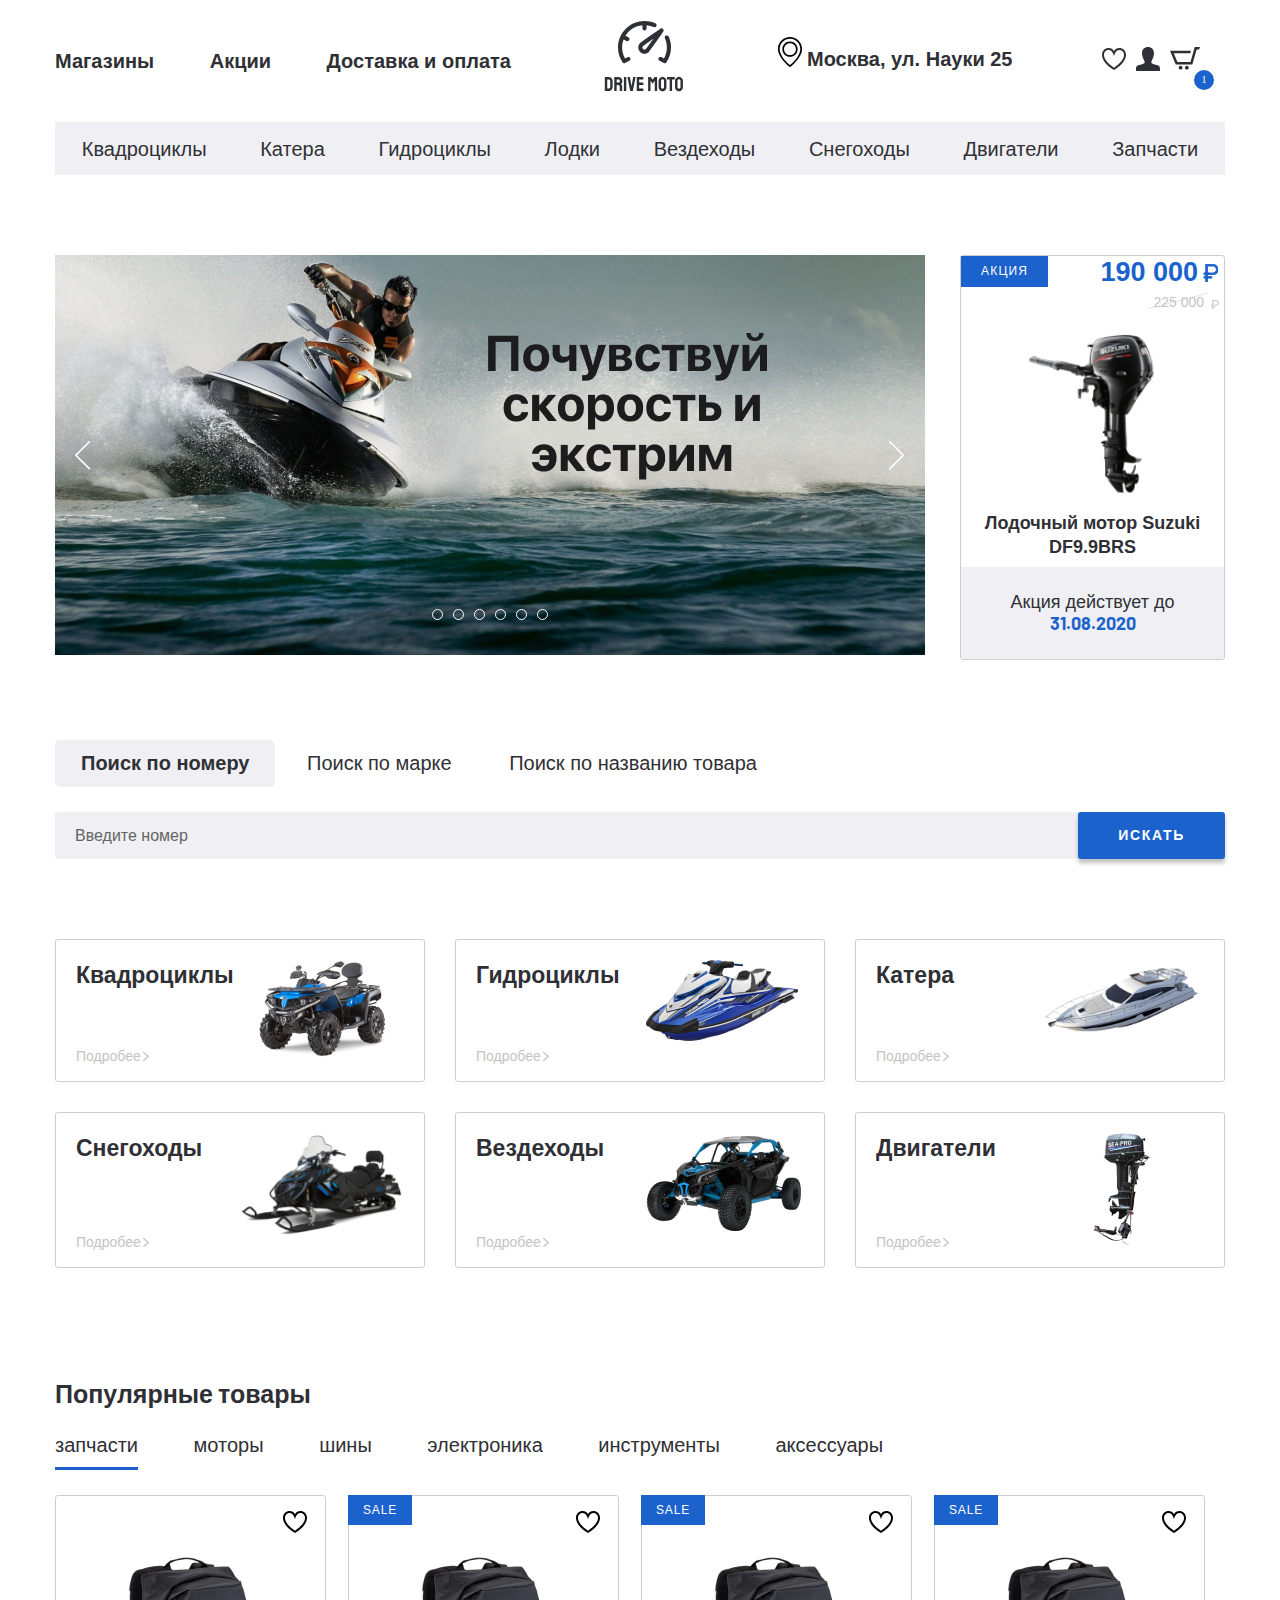
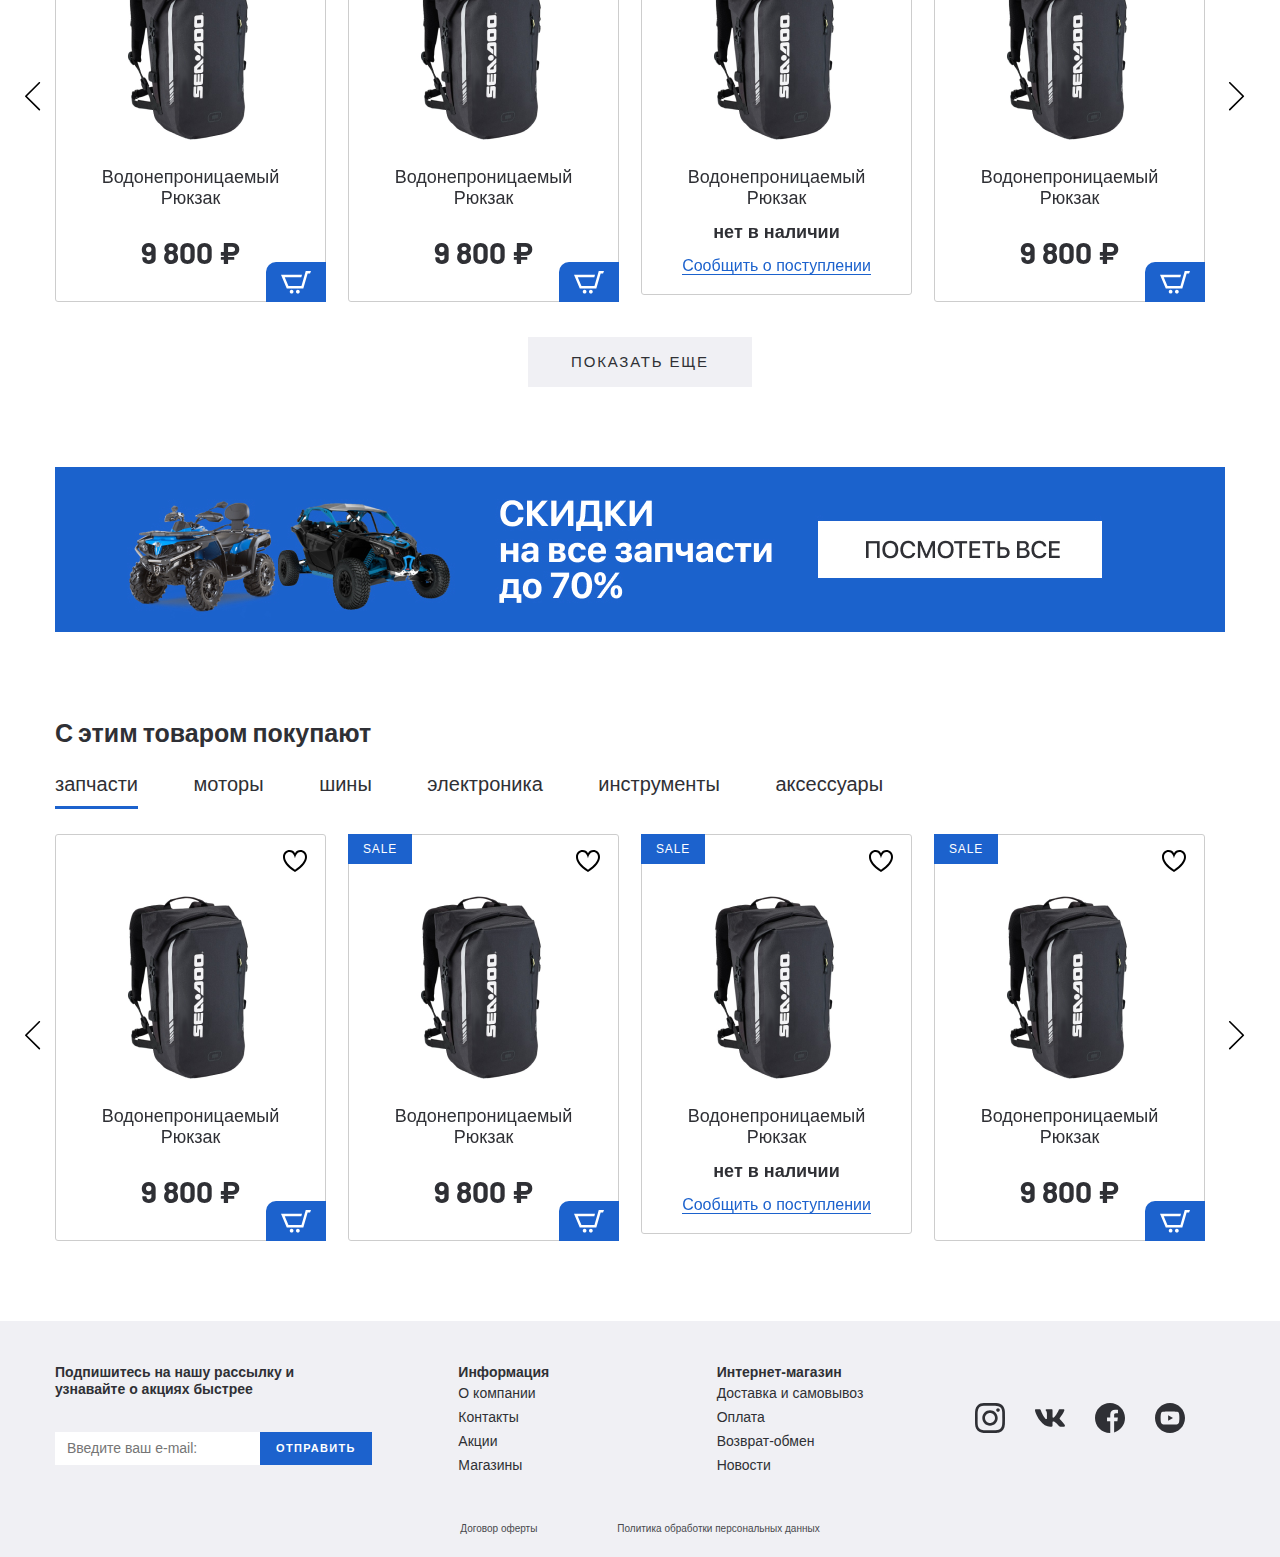
==== commit f9db8c2a: "product-page added" ====
--- a/index.html
+++ b/index.html
@@ -6,10 +6,14 @@
   <meta name="viewport" content="width=device-width, initial-scale=1.0">
   <meta http-equiv="X-UA-Compatible" content="ie=edge">
   <title>Document</title>
+  <link href="https://fonts.googleapis.com/css2?family=Barlow:wght@400;700&display=swap" rel="stylesheet">
   <link rel="stylesheet" href="css/normalize.css">
   <link rel="stylesheet" href="css/slick.css">
   <link rel="stylesheet" href="css/fonts.css">
-  <link href="https://fonts.googleapis.com/css2?family=Barlow:wght@400;700&display=swap" rel="stylesheet">
+  <link rel="stylesheet" href="css/jquery.formstyler.css">
+  <link rel="stylesheet" href="css/jquery.formstyler.theme.css">
+  <link rel="stylesheet" href="css/jquery.rateyo.min.css">
+  <link rel="stylesheet" href="css/ion.rangeSlider.min.css">
   <link rel="stylesheet" href="css/style.css">
 </head>
 
@@ -103,22 +107,22 @@
       <div class="banner-section__inner">
         <div class="banner-section__slider">
           <a class="banner-section__slider-item" href="#">
-            <img class="banner-section__slider-img" src="/images/banner-slider.jpg" alt="">
+            <img class="banner-section__slider-img" src="images/banner-slider.jpg" alt="">
           </a>
           <a class="banner-section__slider-item" href="#">
-            <img class="banner-section__slider-img" src="/images/banner-slider.jpg" alt="">
+            <img class="banner-section__slider-img" src="images/banner-slider.jpg" alt="">
           </a>
           <a class="banner-section__slider-item" href="#">
-            <img class="banner-section__slider-img" src="/images/banner-slider.jpg" alt="">
+            <img class="banner-section__slider-img" src="images/banner-slider.jpg" alt="">
           </a>
           <a class="banner-section__slider-item" href="#">
-            <img class="banner-section__slider-img" src="/images/banner-slider.jpg" alt="">
+            <img class="banner-section__slider-img" src="images/banner-slider.jpg" alt="">
           </a>
           <a class="banner-section__slider-item" href="#">
-            <img class="banner-section__slider-img" src="/images/banner-slider.jpg" alt="">
+            <img class="banner-section__slider-img" src="images/banner-slider.jpg" alt="">
           </a>
           <a class="banner-section__slider-item" href="#">
-            <img class="banner-section__slider-img" src="/images/banner-slider.jpg" alt="">
+            <img class="banner-section__slider-img" src="images/banner-slider.jpg" alt="">
           </a>
         </div>
 
@@ -132,7 +136,7 @@
               <div class="sale-item__price-old">225 000</div>
             </div>
           </div>
-          <img src="/images/content/sale-1.png" alt="" class="sale-item__img">
+          <img src="images/content/sale-1.png" alt="" class="sale-item__img">
           <h5 class="sale-item__title">
             Лодочный мотор Suzuki DF9.9BRS
           </h5>
@@ -1135,6 +1139,7 @@
       </div>
     </div>
   </section>
+
   <footer class="footer">
     <div class="container">
       <div class="footer__top">
@@ -1207,6 +1212,9 @@
 
   <script src="https://ajax.googleapis.com/ajax/libs/jquery/3.4.1/jquery.min.js"></script>
   <script src="js/slick.min.js"></script>
+  <script src="js/ion.rangeSlider.min.js"></script>
+  <script src="js/jquery.formstyler.min.js"></script>
+  <script src="js/jquery.rateyo.min.js"></script>
   <script src="js/main.js"></script>
 </body>
 
@@ -1218,6 +1226,6 @@
     <a href="#" class="tab tab--active"></a>
   </div>
   <div class="tabs-container">
-    <div class="tabs-content"></div>
+    <div class="tabs-content tabs-content--active"></div>
   </div>
 </div> -->--- a/css/ion.rangeSlider.min.css
+++ b/css/ion.rangeSlider.min.css
@@ -0,0 +1 @@
+/*!Ion.RangeSlider, 2.3.1, © Denis Ineshin, 2010 - 2019, IonDen.com, Build date: 2019-12-19 16:51:02*/.irs{position:relative;display:block;-webkit-touch-callout:none;-webkit-user-select:none;-khtml-user-select:none;-moz-user-select:none;-ms-user-select:none;user-select:none;font-size:12px;font-family:Arial,sans-serif}.irs-line{position:relative;display:block;overflow:hidden;outline:none !important}.irs-bar{position:absolute;display:block;left:0;width:0}.irs-shadow{position:absolute;display:none;left:0;width:0}.irs-handle{position:absolute;display:block;box-sizing:border-box;cursor:default;z-index:1}.irs-handle.type_last{z-index:2}.irs-min,.irs-max{position:absolute;display:block;cursor:default}.irs-min{left:0}.irs-max{right:0}.irs-from,.irs-to,.irs-single{position:absolute;display:block;top:0;left:0;cursor:default;white-space:nowrap}.irs-grid{position:absolute;display:none;bottom:0;left:0;width:100%;height:20px}.irs-with-grid .irs-grid{display:block}.irs-grid-pol{position:absolute;top:0;left:0;width:1px;height:8px;background:#000}.irs-grid-pol.small{height:4px}.irs-grid-text{position:absolute;bottom:0;left:0;white-space:nowrap;text-align:center;font-size:9px;line-height:9px;padding:0 3px;color:#000}.irs-disable-mask{position:absolute;display:block;top:0;left:-1%;width:102%;height:100%;cursor:default;background:rgba(0,0,0,0);z-index:2}.lt-ie9 .irs-disable-mask{background:#000;filter:alpha(opacity=0);cursor:not-allowed}.irs-disabled{opacity:.4}.irs-hidden-input{position:absolute !important;display:block !important;top:0 !important;left:0 !important;width:0 !important;height:0 !important;font-size:0 !important;line-height:0 !important;padding:0 !important;margin:0 !important;overflow:hidden;outline:none !important;z-index:-9999 !important;background:none !important;border-style:solid !important;border-color:transparent !important}.irs--flat{height:40px}.irs--flat.irs-with-grid{height:60px}.irs--flat .irs-line{top:25px;height:12px;background-color:#e1e4e9;border-radius:4px}.irs--flat .irs-bar{top:25px;height:12px;background-color:#ed5565}.irs--flat .irs-bar--single{border-radius:4px 0 0 4px}.irs--flat .irs-shadow{height:1px;bottom:16px;background-color:#e1e4e9}.irs--flat .irs-handle{top:22px;width:16px;height:18px;background-color:transparent}.irs--flat .irs-handle>i:first-child{position:absolute;display:block;top:0;left:50%;width:2px;height:100%;margin-left:-1px;background-color:#da4453}.irs--flat .irs-handle.state_hover>i:first-child,.irs--flat .irs-handle:hover>i:first-child{background-color:#a43540}.irs--flat .irs-min,.irs--flat .irs-max{top:0;padding:1px 3px;color:#999;font-size:10px;line-height:1.333;text-shadow:none;background-color:#e1e4e9;border-radius:4px}.irs--flat .irs-from,.irs--flat .irs-to,.irs--flat .irs-single{color:white;font-size:10px;line-height:1.333;text-shadow:none;padding:1px 5px;background-color:#ed5565;border-radius:4px}.irs--flat .irs-from:before,.irs--flat .irs-to:before,.irs--flat .irs-single:before{position:absolute;display:block;content:"";bottom:-6px;left:50%;width:0;height:0;margin-left:-3px;overflow:hidden;border:3px solid transparent;border-top-color:#ed5565}.irs--flat .irs-grid-pol{background-color:#e1e4e9}.irs--flat .irs-grid-text{color:#999}.irs--big{height:55px}.irs--big.irs-with-grid{height:70px}.irs--big .irs-line{top:33px;height:12px;background-color:white;background:linear-gradient(to bottom, #ddd -50%, white 150%);border:1px solid #ccc;border-radius:12px}.irs--big .irs-bar{top:33px;height:12px;background-color:#92bce0;border:1px solid #428bca;background:linear-gradient(to bottom, #ffffff 0%, #428bca 30%, #b9d4ec 100%);box-shadow:inset 0 0 1px 1px rgba(255,255,255,0.5)}.irs--big .irs-bar--single{border-radius:12px 0 0 12px}.irs--big .irs-shadow{height:1px;bottom:16px;background-color:rgba(66,139,202,0.5)}.irs--big .irs-handle{top:25px;width:30px;height:30px;border:1px solid rgba(0,0,0,0.3);background-color:#cbcfd5;background:linear-gradient(to bottom, white 0%, #B4B9BE 30%, white 100%);box-shadow:1px 1px 2px rgba(0,0,0,0.2),inset 0 0 3px 1px white;border-radius:30px}.irs--big .irs-handle.state_hover,.irs--big .irs-handle:hover{border-color:rgba(0,0,0,0.45);background-color:#939ba7;background:linear-gradient(to bottom, white 0%, #919BA5 30%, white 100%)}.irs--big .irs-min,.irs--big .irs-max{top:0;padding:1px 5px;color:white;text-shadow:none;background-color:#9f9f9f;border-radius:3px}.irs--big .irs-from,.irs--big .irs-to,.irs--big .irs-single{color:white;text-shadow:none;padding:1px 5px;background-color:#428bca;background:linear-gradient(to bottom, #428bca 0%, #3071a9 100%);border-radius:3px}.irs--big .irs-grid-pol{background-color:#428bca}.irs--big .irs-grid-text{color:#428bca}.irs--modern{height:55px}.irs--modern.irs-with-grid{height:55px}.irs--modern .irs-line{top:25px;height:5px;background-color:#d1d6e0;background:linear-gradient(to bottom, #e0e4ea 0%, #d1d6e0 100%);border:1px solid #a3adc1;border-bottom-width:0;border-radius:5px}.irs--modern .irs-bar{top:25px;height:5px;background:#20b426;background:linear-gradient(to bottom, #20b426 0%, #18891d 100%)}.irs--modern .irs-bar--single{border-radius:5px 0 0 5px}.irs--modern .irs-shadow{height:1px;bottom:21px;background-color:rgba(209,214,224,0.5)}.irs--modern .irs-handle{top:37px;width:12px;height:13px;border:1px solid #a3adc1;border-top-width:0;box-shadow:1px 1px 1px rgba(0,0,0,0.1);border-radius:0 0 3px 3px}.irs--modern .irs-handle>i:nth-child(1){position:absolute;display:block;top:-4px;left:1px;width:6px;height:6px;border:1px solid #a3adc1;background:white;transform:rotate(45deg)}.irs--modern .irs-handle>i:nth-child(2){position:absolute;display:block;box-sizing:border-box;top:0;left:0;width:10px;height:12px;background:#e9e6e6;background:linear-gradient(to bottom, white 0%, #e9e6e6 100%);border-radius:0 0 3px 3px}.irs--modern .irs-handle>i:nth-child(3){position:absolute;display:block;box-sizing:border-box;top:3px;left:3px;width:4px;height:5px;border-left:1px solid #a3adc1;border-right:1px solid #a3adc1}.irs--modern .irs-handle.state_hover,.irs--modern .irs-handle:hover{border-color:#7685a2;background:#c3c7cd;background:linear-gradient(to bottom, #ffffff 0%, #919ba5 30%, #ffffff 100%)}.irs--modern .irs-handle.state_hover>i:nth-child(1),.irs--modern .irs-handle:hover>i:nth-child(1){border-color:#7685a2}.irs--modern .irs-handle.state_hover>i:nth-child(3),.irs--modern .irs-handle:hover>i:nth-child(3){border-color:#48536a}.irs--modern .irs-min,.irs--modern .irs-max{top:0;font-size:10px;line-height:1.333;text-shadow:none;padding:1px 5px;color:white;background-color:#d1d6e0;border-radius:5px}.irs--modern .irs-from,.irs--modern .irs-to,.irs--modern .irs-single{font-size:10px;line-height:1.333;text-shadow:none;padding:1px 5px;background-color:#20b426;color:white;border-radius:5px}.irs--modern .irs-from:before,.irs--modern .irs-to:before,.irs--modern .irs-single:before{position:absolute;display:block;content:"";bottom:-6px;left:50%;width:0;height:0;margin-left:-3px;overflow:hidden;border:3px solid transparent;border-top-color:#20b426}.irs--modern .irs-grid{height:25px}.irs--modern .irs-grid-pol{background-color:#dedede}.irs--modern .irs-grid-text{color:silver;font-size:13px}.irs--sharp{height:50px;font-size:12px;line-height:1}.irs--sharp.irs-with-grid{height:57px}.irs--sharp .irs-line{top:30px;height:2px;background-color:black;border-radius:2px}.irs--sharp .irs-bar{top:30px;height:2px;background-color:#ee22fa}.irs--sharp .irs-bar--single{border-radius:2px 0 0 2px}.irs--sharp .irs-shadow{height:1px;bottom:21px;background-color:rgba(0,0,0,0.5)}.irs--sharp .irs-handle{top:25px;width:10px;height:10px;background-color:#a804b2}.irs--sharp .irs-handle>i:first-child{position:absolute;display:block;top:100%;left:0;width:0;height:0;border:5px solid transparent;border-top-color:#a804b2}.irs--sharp .irs-handle.state_hover,.irs--sharp .irs-handle:hover{background-color:black}.irs--sharp .irs-handle.state_hover>i:first-child,.irs--sharp .irs-handle:hover>i:first-child{border-top-color:black}.irs--sharp .irs-min,.irs--sharp .irs-max{color:white;font-size:14px;line-height:1;top:0;padding:3px 4px;opacity:.4;background-color:#a804b2;border-radius:2px}.irs--sharp .irs-from,.irs--sharp .irs-to,.irs--sharp .irs-single{font-size:14px;line-height:1;text-shadow:none;padding:3px 4px;background-color:#a804b2;color:white;border-radius:2px}.irs--sharp .irs-from:before,.irs--sharp .irs-to:before,.irs--sharp .irs-single:before{position:absolute;display:block;content:"";bottom:-6px;left:50%;width:0;height:0;margin-left:-3px;overflow:hidden;border:3px solid transparent;border-top-color:#a804b2}.irs--sharp .irs-grid{height:25px}.irs--sharp .irs-grid-pol{background-color:#dedede}.irs--sharp .irs-grid-text{color:silver;font-size:13px}.irs--round{height:50px}.irs--round.irs-with-grid{height:65px}.irs--round .irs-line{top:36px;height:4px;background-color:#dee4ec;border-radius:4px}.irs--round .irs-bar{top:36px;height:4px;background-color:#006cfa}.irs--round .irs-bar--single{border-radius:4px 0 0 4px}.irs--round .irs-shadow{height:4px;bottom:21px;background-color:rgba(222,228,236,0.5)}.irs--round .irs-handle{top:26px;width:24px;height:24px;border:4px solid #006cfa;background-color:white;border-radius:24px;box-shadow:0 1px 3px rgba(0,0,255,0.3)}.irs--round .irs-handle.state_hover,.irs--round .irs-handle:hover{background-color:#f0f6ff}.irs--round .irs-min,.irs--round .irs-max{color:#333;font-size:14px;line-height:1;top:0;padding:3px 5px;background-color:rgba(0,0,0,0.1);border-radius:4px}.irs--round .irs-from,.irs--round .irs-to,.irs--round .irs-single{font-size:14px;line-height:1;text-shadow:none;padding:3px 5px;background-color:#006cfa;color:white;border-radius:4px}.irs--round .irs-from:before,.irs--round .irs-to:before,.irs--round .irs-single:before{position:absolute;display:block;content:"";bottom:-6px;left:50%;width:0;height:0;margin-left:-3px;overflow:hidden;border:3px solid transparent;border-top-color:#006cfa}.irs--round .irs-grid{height:25px}.irs--round .irs-grid-pol{background-color:#dedede}.irs--round .irs-grid-text{color:silver;font-size:13px}.irs--square{height:50px}.irs--square.irs-with-grid{height:60px}.irs--square .irs-line{top:31px;height:4px;background-color:#dedede}.irs--square .irs-bar{top:31px;height:4px;background-color:black}.irs--square .irs-shadow{height:2px;bottom:21px;background-color:#dedede}.irs--square .irs-handle{top:25px;width:16px;height:16px;border:3px solid black;background-color:white;-webkit-transform:rotate(45deg);-ms-transform:rotate(45deg);transform:rotate(45deg)}.irs--square .irs-handle.state_hover,.irs--square .irs-handle:hover{background-color:#f0f6ff}.irs--square .irs-min,.irs--square .irs-max{color:#333;font-size:14px;line-height:1;top:0;padding:3px 5px;background-color:rgba(0,0,0,0.1)}.irs--square .irs-from,.irs--square .irs-to,.irs--square .irs-single{font-size:14px;line-height:1;text-shadow:none;padding:3px 5px;background-color:black;color:white}.irs--square .irs-grid{height:25px}.irs--square .irs-grid-pol{background-color:#dedede}.irs--square .irs-grid-text{color:silver;font-size:11px}--- a/css/style.css
+++ b/css/style.css
@@ -455,10 +455,15 @@
 .product-item__wrapper{
     position: relative;
     width: 271px;
+    transition: all .3s;
     
 }
+.product-item__wrapper.product-item__wrapper--list{
+    width: 100%;
+}
 
 .product-item{
+    width: 100%;
     min-height: 400px;
     border: 1px solid #CDCDCD;
     border-radius: 3px;
@@ -470,6 +475,8 @@
 .product-item__title{
     font-weight: normal;
     padding: 14px 0 25px;
+    font-size: 18px;
+    line-height: 21px;
 
 }
 
@@ -798,14 +805,41 @@
     margin: 0;
     padding: 0;
 }
+.catalog__filter-btn{
+    display: flex;
+    align-items: center;
+}
+
 .catalog__filter-btn button + button{
     margin-left: 10px;
 }
 .catalog__filter-btngrid{
     padding-top:  1px;
-}
+    width: 26px;
+    height: 21px;
+}
+
 .catalog__filter-btnline{
-
+    width: 25px;
+    height: 19px;
+}
+
+.catalog__filter-button{
+    opacity: 0.3;
+    outline: none;
+}
+.catalog__filter-button--active{
+    opacity: 1;
+}
+
+
+.select-item{
+    border: 1px solid #D7D9DF;
+    font-size: 14px;
+    line-height: 17px;
+    margin-right: 34px;
+    color: #2F3035;
+    padding: 7px 10px 7px 20px;
 }
 
 .catalog__inner{
@@ -826,6 +860,7 @@
 .catalog__inner-list .product-item__wrapper{
     margin-bottom: 30px;
 }
+
 .product-item__img{
     max-width: 100%;
 }
@@ -855,4 +890,652 @@
 }
 .pagination-list__item a{
     display: block;
+}
+
+
+/* aside filters
+============================================================ */
+.aside-filter__tabs{
+    display: flex;
+    justify-content: space-between;
+}
+.aside-filter__tab{
+    font-weight: 400;
+    font-size: 16px;
+    line-height: 19px;
+    letter-spacing: 0.09em;
+    text-transform: uppercase;
+    color: #C4C4C4;
+    width: 50%;
+}
+.aside-filter__tab.tab--active{
+    font-family: 'SFProDisplay-Bold', sans-serif;
+    color: #2F3035;
+    font-weight: bold;
+}
+
+.aside-filter__tab.tab--active span{
+    padding-bottom: 7px;
+    display: inline-block;
+    border-bottom: 2px solid #1C62CD;
+}
+
+.aside-filter__item-drop{
+    margin: 40px 0;
+}
+.aside-filter__item-title{
+    font-family: 'SFProDisplay-Bold', sans-serif;
+    font-weight: 600;
+    font-size: 16px;
+    line-height: 19px;
+    padding-left: 26px;
+}
+
+.filter__item-drop{
+
+    position: relative;
+    cursor:pointer;
+}
+
+.filter__item-drop::before{
+    content:"";
+    background-image: url('../images/arrow-down.svg');
+    position: absolute;
+    left: 0;
+    bottom: 4px;
+    width: 12px;
+    height: 8px;
+    transform: rotate(0deg);
+}
+
+
+.filter__item-drop--active::before{
+    transform: rotate(180deg);
+}
+
+.aside-filter__content{
+    margin-top: 10px;
+    display: flex;
+    flex-wrap: wrap;
+    /* justify-content: space-between; */
+}
+.aside-filter__content-box{
+    width: 50%;
+    margin-bottom: 10px;
+}
+label {
+    font-weight: normal;
+    font-size: 14px;
+    cursor:pointer;
+    line-height: 17px;
+}
+
+.jq-checkbox , .jq-radio{
+    background: #fff;
+    width: 14px;
+    height: 14px;
+    border: 1px solid #C4C4C4;
+    border-radius: 1px;
+    box-shadow: none;
+    vertical-align: -1px;
+    margin: 0 8px 0 0;
+}
+
+.jq-checkbox.checked, .jq-radio.checked{
+    background:#1C62CD;
+    border: none;
+}
+
+.jq-checkbox.checked .jq-checkbox__div {
+    width: 8px;
+    height: 8px;
+    margin: 3px 0 0 3px;
+    border-bottom: none;
+    border-left: none;
+    transform: rotate(0);
+    background-image: url('../images/checked-icon.svg');
+    background-repeat: no-repeat;
+
+}
+
+.jq-radio.checked .jq-radio__div {
+    width: 0;
+    height: 0;
+    margin: 0;
+    border-radius: 0;
+    background: transparent;
+    box-shadow: none;
+}
+
+.aside-filter__content.aside-filter__content-radio{
+    flex-wrap: nowrap;
+}
+
+.irs--flat{
+    width: 100%;
+    margin-top: -15px;
+}
+
+.irs--flat .irs-from, .irs--flat .irs-to, .irs--flat .irs-single{
+    display: none;
+}
+
+.irs--flat .irs-min, .irs--flat .irs-max {
+    font-family: 'Barlow', sans-serif;
+    top: 55px;
+    padding: 0;
+    font-size: 14px;
+    line-height: 17px;
+    text-decoration: underline;
+    color: #2F3035;
+    text-shadow: none;
+    background-color: transparent;
+    border-radius: 0px;
+    visibility: visible !important;
+    padding-left: 27px;
+
+}
+
+.irs-min::before,
+.irs-max::before{
+    position: absolute;
+    padding-right: 12px;
+    font-size: 14px;
+    line-height: 17px;
+    color: #C4C4C4;
+    text-decoration: none;
+    left: 0;
+}
+.irs-min::before{
+    content: "от";
+    text-decoration: none;
+}
+.irs-max::before{
+    content: "до";
+    text-decoration: none;
+}
+
+.irs--flat .irs-line {
+    top: 25px;
+    height: 1px;
+    background-color: #E0E0E0;
+    border-radius: 0px;
+}
+.irs--flat .irs-bar {
+    top: 25px;
+    height: 3px;
+    background-color: #1C62CD;
+}
+.irs--flat .irs-handle {
+    top: 22px;
+    width: 8px;
+    height: 8px;
+    background-color: #1C62CD;
+    border-radius: 50%;
+}
+.irs--flat .irs-handle > i:first-child {
+    background-color: transparent;
+}
+.irs--flat .irs-handle.state_hover > i:first-child, .irs--flat .irs-handle:hover > i:first-child {
+    background-color: transparent;
+}
+
+.aside-filter__item-list{
+    margin: 46px 0 40px;
+    
+}
+
+.filter__item-list{
+    padding-top: 34px;
+    display: flex;
+    justify-content: space-between;
+    border-bottom: 2px solid #C4C4C4;
+
+}
+
+.filter__item-listtitle{
+    font-family: 'SFProDisplay-Semibold', sans-serif;
+    font-weight: 600;
+    font-size: 16px;
+    line-height: 19px;
+    padding-bottom: 14px;
+    padding-left: 26px;
+}
+
+.filter__item-listselect{
+    font-size: 14px;
+    line-height: 17px;
+    color: #48494D;
+    font-family: 'Barlow', sans-serif;
+}
+
+.jq-selectbox__select {
+    line-height: 17px;
+    font-size: 14px;
+    color: #48494D;
+    font-family: 'Barlow', sans-serif;
+
+    height: 20px;
+    padding: 0 25px 0 10px;
+    border-bottom-color: rgb(204, 204, 204);
+    border-bottom-color: #B3B3B3;
+    border-radius: 4px;
+    background: transparent;
+    box-shadow: none;
+    border: none;
+    text-shadow: none;
+}
+.jq-selectbox__trigger-arrow{
+    position: absolute;
+    top: 14px;
+    right: 12px;
+    width: 0;
+    height: 0;
+    border:none;
+}
+
+.jq-selectbox__trigger {
+    background-image: url('../images/arrow-down.svg');
+    bottom: 4px;
+    width: 12px;
+    height: 8px;
+    border-left: none;
+    top: 6px;
+    right: 9px;
+}
+
+.jq-selectbox__select:hover,
+.jq-selectbox__select:active {
+    background: transparent;
+    box-shadow: none;
+}
+
+.jq-selectbox.focused .jq-selectbox__select{
+    border: none;
+}
+.jq-selectbox li:hover {
+    background-color: rgba(107, 126, 172, 0.05);
+    color: rgba(0, 0, 0, 0.6);
+}
+.jq-selectbox li.selected{
+    background-color: rgba(107, 126, 172, 0.05);
+    color: rgba(0, 0, 0, 0.6);
+}
+
+.jq-selectbox li{
+    color: rgba(0, 0, 0, 0.6);
+}
+.jq-selectbox__dropdown {
+    border-radius: 0px;
+    padding-top: 15px;
+}
+.filter-more{
+    width: 100%;
+}
+
+.filter-more__btn{
+    font-size: 14px;
+    line-height: 17px;
+    color: #1C62CD;
+    border: none;
+    border-bottom: 1px solid #1C62CD;
+    background-color: transparent;
+    padding: 0;
+}
+.filter-search{
+    width: 100%;
+    margin-bottom: 20px;
+    margin-top: 10px;
+    border: 1px solid #E0E0E0;
+    height: 30px;
+    padding: 0 20px;
+    line-height: 14px;
+    font-size: 12px;
+}
+.filter-search::placeholder{
+    color: #BDBEC2;
+    
+}
+
+.btn-cheked .aside-filter__content{
+    flex-wrap: 	nowrap;
+    justify-content: space-between;
+}
+
+.btn-cheked .aside-filter__content-box{
+    width: auto;
+}
+
+.btn-cheked .aside-filter__content-label{
+position: relative;
+height: 25px;
+width: 63px;
+font-size: 12px;
+line-height: 14px;
+letter-spacing: 0.07em;
+font-weight: bold;
+color: #C4C4C4;
+}
+
+.btn-cheked .jq-checkbox{
+    height: 25px;
+    width: 63px;
+    background: #F0F0F4;
+    border: none;
+
+}
+
+.btn-cheked .jq-checkbox.checked{
+    background: #1C62CD;
+    color: #fff ;
+}
+
+.btn-cheked .jq-checkbox.checked ~ .btn-cheked__text{
+    color: #fff ;
+}
+
+.btn-cheked .jq-checkbox.checked .jq-checkbox__div{
+display: none;
+}
+.btn-cheked__text{
+position: absolute;
+top: -7px;
+left: 50%;
+transform: translateX(-65%);
+z-index: 5;
+}
+
+.filter-btn__send{
+    background: #F0F0F4;
+    padding: 16px 85px;
+    text-transform: uppercase;
+    font-weight: normal;
+    font-size: 15px;
+    line-height: 18px;
+    text-align: center;
+    letter-spacing: 0.12em;
+    color: #BDBEC2;
+    border: none;
+    cursor: pointer;
+    margin-bottom: 15px;
+}
+
+.filter-btn__send--active{
+    background: #1C62CD;
+    color: #fff;
+}
+
+.aside-filter__item-drop-btn{
+    text-align: center;
+}
+
+.filter-extra{
+    font-size: 13px;
+    line-height: 16px;
+    position: relative;
+    padding-right: 29px;
+    display: inline-block;
+
+}
+
+.filter-extra::after{
+    content: '';
+    position:absolute;
+    right: 0;
+    background-image: url('../images/arrow-down.svg ');
+    width: 12px;
+    height: 8px;
+    top: 4px;
+}
+
+.filter-extra__content{
+    display: none;
+}
+
+.filter-extra.filter__item-drop--active::after{
+    transform: rotate(180deg);
+}
+
+.filter-btn__reset{
+    background-color: transparent;
+    padding: 0;
+    border: none;
+    line-height: 16px;
+    color: #C4C4C4;
+    border-bottom: 1px solid #C4C4C4;
+    font-size: 13px;
+    cursor: pointer;
+}
+
+/* product-card 
+===========================================================*/
+.product-card{
+    margin-bottom: 80px;
+}
+.product-card__inner{
+    display: flex;
+    justify-content: space-between;
+
+}
+.product-card__img-box{
+    width: 500px;
+    padding-top: 64px;
+    text-align: center;
+    font-family: 'Barlow', sans-serif;
+    position: relative;
+}
+.product-card__img-box::before{
+    line-height: 18px;
+    font-size: 15;
+    letter-spacing: 0.12em;
+    padding: 13px 25px;
+    border-radius: 3px;
+}
+
+.product-card__price-old{
+
+    display: inline-block;
+    font-size: 30px;
+    line-height: 44px;
+    opacity: 0.6;
+    background-image: url('../images/old-line.svg');
+    background-repeat: no-repeat;
+    background-size: cover;
+}
+.product-card__price-new{
+    font-weight: bold;
+    font-size: 40px;
+    line-height: 48px;
+    color: #2F3035;
+    margin-bottom: 17px;
+}
+.product-card__link{
+    border-bottom: 1px solid #1C62CD;
+    font-size: 15px;
+    line-height: 18px;
+    color: #1C62CD;
+}
+.product-card__content{
+    width: 570px;
+}
+.product-card__title{
+    font-family: 'SFProDisplay-Semibold', sans-serif;
+    font-weight: bold;
+    font-size: 30px;
+    line-height: 36px;
+    margin-bottom: 10px;
+}
+.product-card__code{
+    font-size: 15px;
+    line-height: 18px;
+    color: #2F3035;
+    opacity: 0.6;
+    margin-bottom: 22px;
+}
+.product-card__buttons{
+    margin-bottom: 50px;
+}
+
+.product-card__tab{
+    font-size: 20px;
+    line-height: 24px;
+    opacity: 0.6;
+    color: #2F3035;
+    padding-bottom: 5px;
+    padding-right: 17px;
+}
+
+.product-card__tab+.product-card__tab{
+    padding-left: 17px;
+}
+
+.product-card__tab.tab--active{
+    opacity: 1;
+    border-bottom: 2px solid #1C62CD;
+    font-weight: bold;
+    font-family: 'SFProDisplay-Semibold', sans-serif;
+}
+
+.product-card__item{
+    padding: 15px 0 6px;
+    border-bottom: 1px solid rgba(47, 48, 53, 0.1);
+    display: flex;
+    justify-content: space-between;
+}
+
+.product-card__item-left{
+    padding: 15px;
+}
+.product-card__item-right{
+    width: 125px;
+}
+.product-card__more{
+    font-size: 14px;
+    line-height: 17px;
+    color: #1C62CD;
+    border-bottom: 1px solid #1C62CD;
+    margin-bottom: 40px;
+}
+
+.product-card__list{
+    margin-bottom: 20px;
+}
+
+.product-card__btn button{
+    font-size: 14px;
+    line-height: 17px;
+    text-align: center;
+    letter-spacing: 0.12em;
+    text-transform: uppercase;
+    color: #FFFFFF;
+    padding: 16px 56px;
+    background: #1C62CD;
+    border-radius: 3px;
+    border: none;
+    cursor: pointer;
+}
+
+.product-card__buttons a + a{
+    margin-left: 30px;
+}
+
+.card__tabs{
+    margin-bottom: 100px;
+}
+.card__tabs-box{
+    background: #F0F0F4;
+    display: flex;
+    justify-content: space-around;
+    align-items: center;
+    padding: 22px 0;
+    margin-bottom: 54px;	
+}
+
+.card__tab{
+    color: #2F3035;
+    font-size: 20px;
+    line-height: 24px;
+    opacity: 0.6;
+}
+.card__tab.tab--active{
+    opacity: 1;
+    border-bottom: 2px solid #1C62CD;
+}
+.card__top-line{
+    margin-bottom: 10px;
+
+}
+
+.card__label-search{
+    font-size: 17px;
+    line-height: 20px;
+    color: rgb(47, 48, 53, .7);
+
+}
+.card__input-search{
+    margin-left: 17px;
+    border-radius: 	3px;
+    padding: 9px 37px 9px 17px;
+    background: #F0F0F4;
+    border: none;
+    margin-right: 100px;
+
+}
+
+.card__label-pickup{
+    margin-left: 54px;
+    font-size: 17px;
+    line-height: 20px;
+    color: rgba(47, 48, 53, .7);
+}
+
+.card__list-item{
+    padding: 20px 0;
+    border-bottom: 1px solid rgba(47, 48, 53, 0.1);
+    display: flex;
+    font-size: 16px;
+    line-height: 22px;
+    color: rgba(47, 48, 53, .7);
+}
+
+.card__list-itemtitle{
+    font-size: 20px;
+line-height: 24px;
+color: rgb(47, 48, 53);
+
+}
+.card__list-address{
+    width: 220px;
+    margin-right: 80px;
+}
+
+.card__list-workhours{
+    width: 157px;
+    margin-right: 96px;
+}
+.workhours{
+    display: flex;
+    justify-content: space-between;
+}
+.card__list-avaliable{
+    width: 140px;
+    margin-right: 160px;
+}
+.card__list-num{
+    width: 104px;
+
+}
+.card__list-btn{
+margin-left	: auto;
+}
+.card__list-btn button{
+    background: #1C62CD;
+    padding: 9px 40px;
+    border-radius: 3px;
+    font-size: 13px;
+    line-height: 16px;
+    letter-spacing: 0.12em;
+    color: #FFFFFF;
+    text-transform: uppercase;
+    border:none;
 }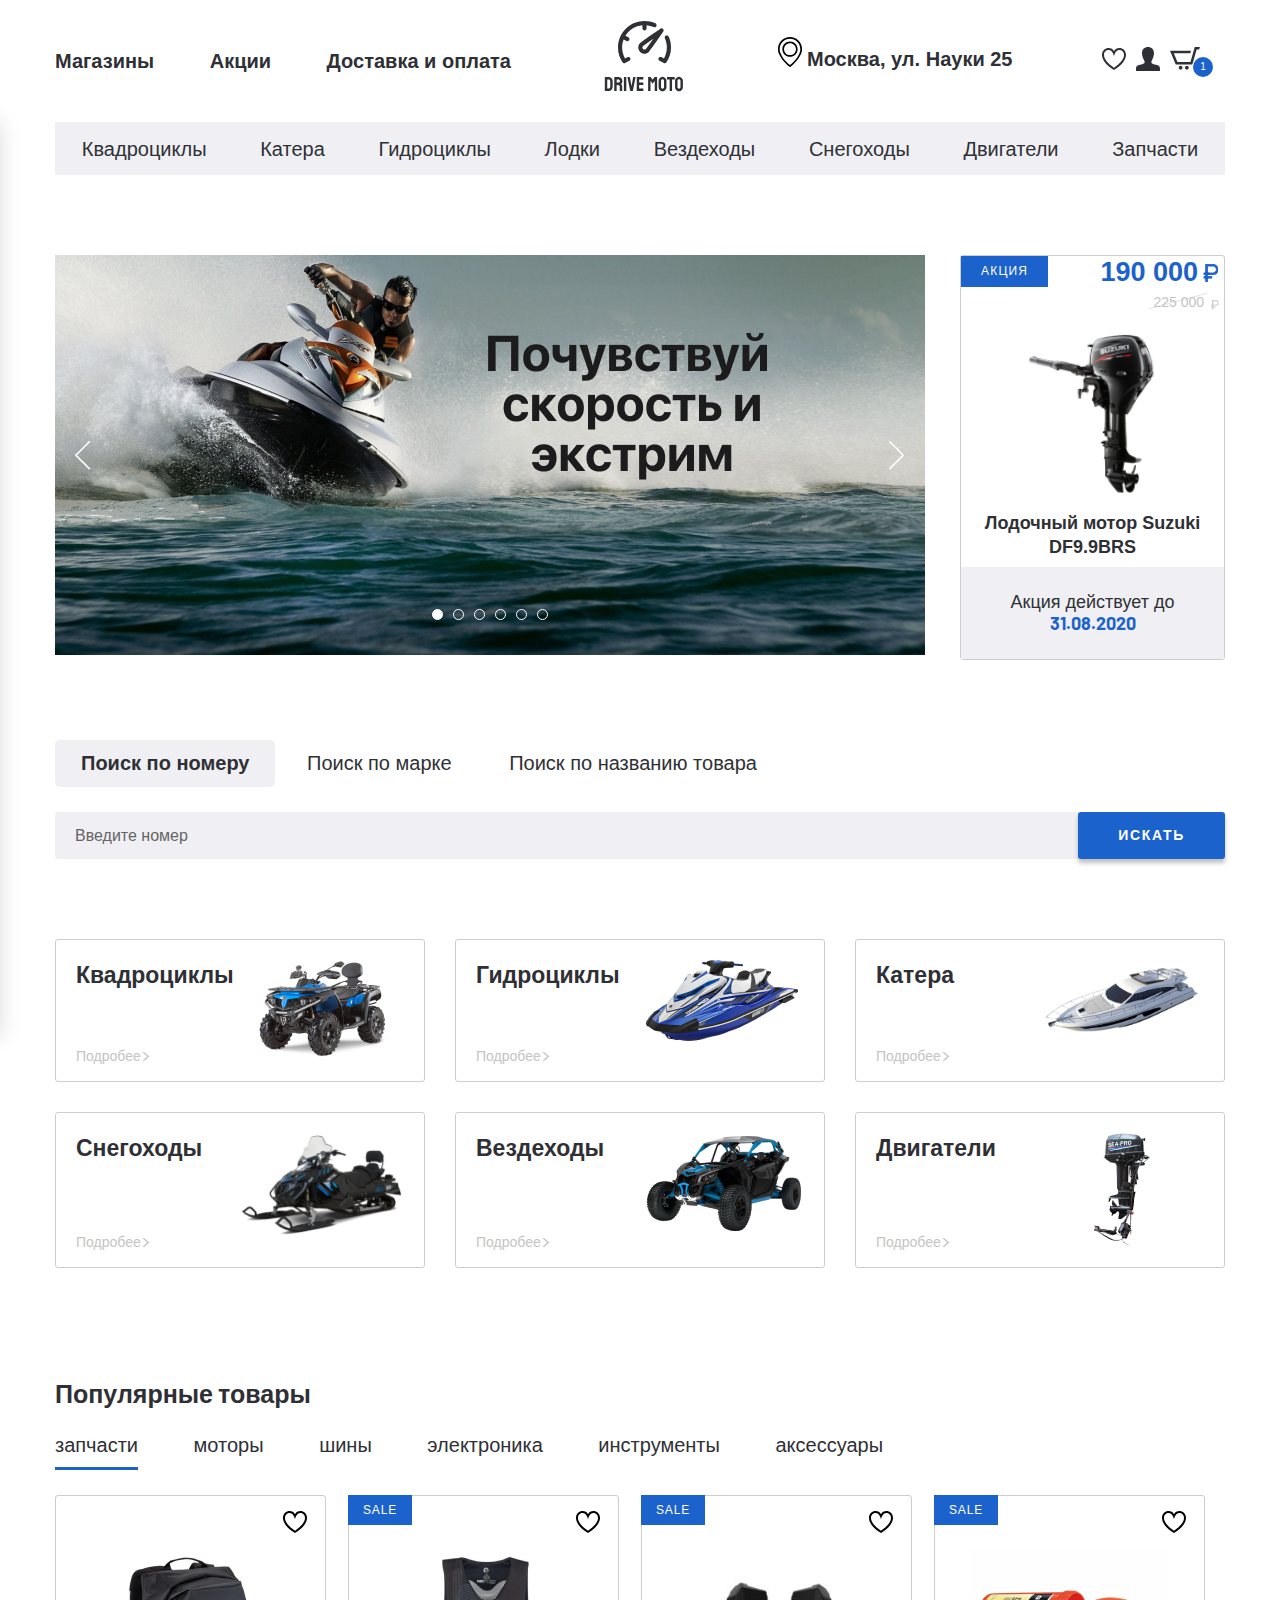
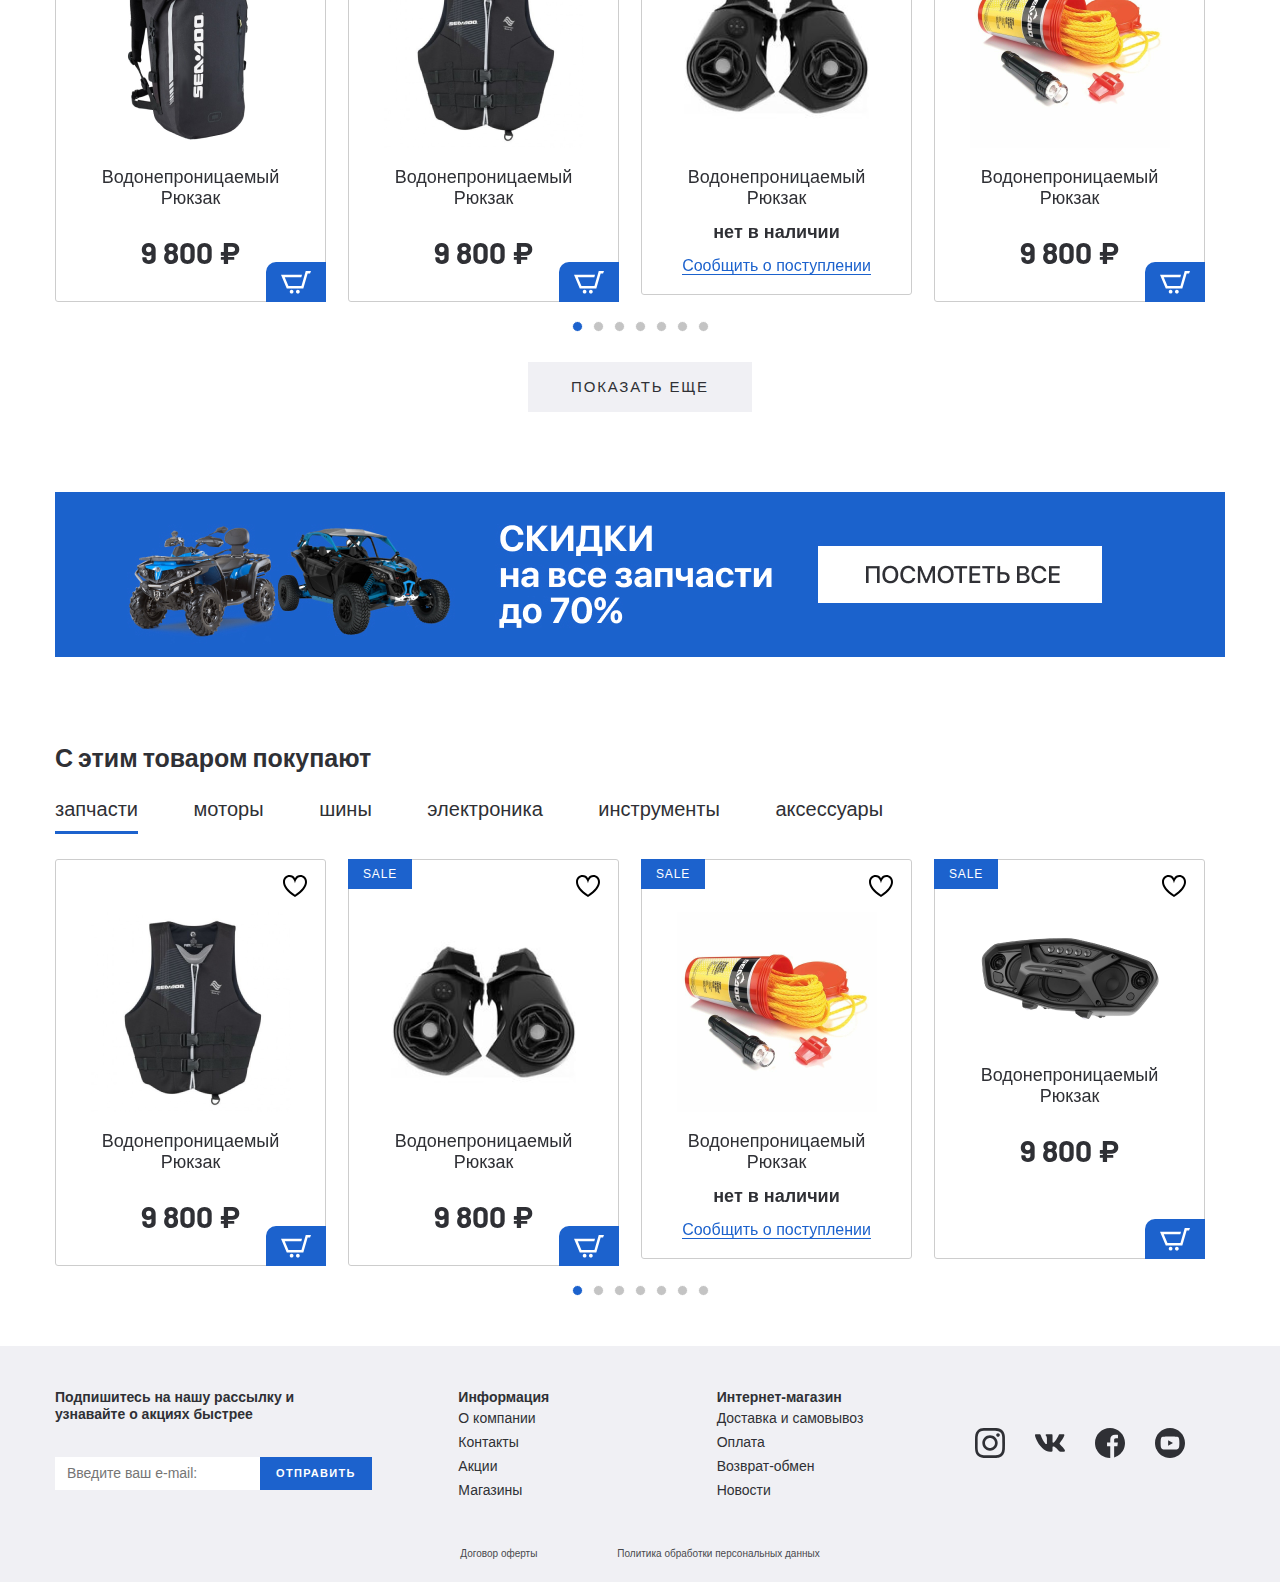
==== commit 6d86df24: "pages adaptive added" ====
--- a/index.html
+++ b/index.html
@@ -5,7 +5,7 @@
   <meta charset="UTF-8">
   <meta name="viewport" content="width=device-width, initial-scale=1.0">
   <meta http-equiv="X-UA-Compatible" content="ie=edge">
-  <title>Document</title>
+  <title>Главная</title>
   <link href="https://fonts.googleapis.com/css2?family=Barlow:wght@400;700&display=swap" rel="stylesheet">
   <link rel="stylesheet" href="css/normalize.css">
   <link rel="stylesheet" href="css/slick.css">
@@ -15,14 +15,22 @@
   <link rel="stylesheet" href="css/jquery.rateyo.min.css">
   <link rel="stylesheet" href="css/ion.rangeSlider.min.css">
   <link rel="stylesheet" href="css/style.css">
+  <link rel="stylesheet" href="css/media.css">
 </head>
 
 <body>
+
   <header>
     <div class="header__top">
       <div class="container">
         <div class="header__top-inner">
           <nav class="menu">
+            <button class="menu__btn">
+              <div class="menu__btn-line"></div>
+              <div class="menu__btn-line"></div>
+              <div class="menu__btn-line"></div>
+
+            </button>
             <ul class="menu__list">
               <li class="menu__item">
                 <a href="" class="menu__link">
@@ -64,11 +72,116 @@
                   <img src="images/basket.svg" alt="">
                   <p class="basket__num">1</p>
                 </a>
-
+            </ul>
           </div>
         </div>
       </div>
     </div>
+
+    <ul class="menu-mobile__list">
+      <li class="menu-mobile__item">
+        <a class="menu-mobile__link" href="#">
+          <img class="menu-mobile__img" src="images/user.svg" alt="">
+          <p>Войти</p>
+        </a>
+      </li>
+      <li class="menu-mobile__item">
+        <a class="menu-mobile__link" href="#">
+          <img class="menu-mobile__img" src="images/user.svg" alt="">
+          <p>Регистрация</p>
+        </a>
+      </li>
+      <li class="menu-mobile__item">
+        <a class="menu-mobile__link" href="#">
+          <img class="menu-mobile__img" src="images/heart.svg" alt="">
+          <p>Избранное</p>
+        </a>
+      </li>
+      <li class="menu-mobile__item">
+        <a class="menu-mobile__link" href="#">
+          <img class="menu-mobile__img" src="images/basket.svg" alt="">
+          <p>Корзина</p>
+        </a>
+      </li>
+      <li class="menu-mobile__item">
+        <a class="menu-mobile__link" href="#">
+          <img class="menu-mobile__img" src="images/home.svg" alt="">
+          <p>Магазины</p>
+        </a>
+      </li>
+      <li class="menu-mobile__item">
+        <a class="menu-mobile__link" href="#">
+          <img class="menu-mobile__img" src="images/percent.svg" alt="">
+          <p>Акции</p>
+        </a>
+      </li>
+      <li class="menu-mobile__item">
+        <a class="menu-mobile__link" href="#">
+          <img class="menu-mobile__img" src="images/box.svg" alt="">
+          <p>Доставка и оплата</p>
+        </a>
+      </li>
+      <li class="menu-mobile__item">
+        <a class="menu-mobile__link" href="catalog.html">
+          <p>Квадроциклы</p>
+        </a>
+      </li>
+      <li class="menu-mobile__item">
+        <a class="menu-mobile__link" href="catalog.html">
+          <p>Катера</p>
+        </a>
+      </li>
+      <li class="menu-mobile__item">
+        <a class="menu-mobile__link" href="catalog.html">
+          <p>Гидроциклы</p>
+        </a>
+      </li>
+      <li class="menu-mobile__item">
+        <a class="menu-mobile__link" href="catalog.html">
+          <p>Лодки</p>
+        </a>
+      </li>
+      <li class="menu-mobile__item">
+        <a class="menu-mobile__link" href="catalog.html">
+          <p>Вездеходы</p>
+        </a>
+      </li>
+      <li class="menu-mobile__item">
+        <a class="menu-mobile__link" href="catalog.html">
+          <p>Снегоходы</p>
+        </a>
+      </li>
+      <li class="menu-mobile__item">
+        <a class="menu-mobile__link" href="catalog.html">
+          <p>Двигатели</p>
+        </a>
+      </li>
+      <li class="menu-mobile__item">
+        <a class="menu-mobile__link" href="catalog.html">
+          <p>Запчасти</p>
+        </a>
+      </li>
+    </ul>
+    <div class="menu-mobile__linewrapper">
+      <ul class="menu-mobile__line">
+        <li class="menu__item">
+          <a href="" class="menu__link">
+            Магазины
+          </a>
+        </li>
+        <li class="menu__item">
+          <a href="" class="menu__link">
+            Акции
+          </a>
+        </li>
+        <li class="menu__item">
+          <a href="" class="menu__link">
+            Доставка и оплата
+          </a>
+        </li>
+      </ul>
+    </div>
+
 
     <div class="header__bottom">
       <div class="container">
@@ -107,22 +220,22 @@
       <div class="banner-section__inner">
         <div class="banner-section__slider">
           <a class="banner-section__slider-item" href="#">
-            <img class="banner-section__slider-img" src="images/banner-slider.jpg" alt="">
+            <img class="banner-section__slider-img" src="images/banner-slider1.jpg" alt="">
           </a>
           <a class="banner-section__slider-item" href="#">
-            <img class="banner-section__slider-img" src="images/banner-slider.jpg" alt="">
+            <img class="banner-section__slider-img" src="images/banner-slider2.jpg" alt="">
           </a>
           <a class="banner-section__slider-item" href="#">
-            <img class="banner-section__slider-img" src="images/banner-slider.jpg" alt="">
+            <img class="banner-section__slider-img" src="images/banner-slider1.jpg" alt="">
           </a>
           <a class="banner-section__slider-item" href="#">
-            <img class="banner-section__slider-img" src="images/banner-slider.jpg" alt="">
+            <img class="banner-section__slider-img" src="images/banner-slider2.jpg" alt="">
           </a>
           <a class="banner-section__slider-item" href="#">
-            <img class="banner-section__slider-img" src="images/banner-slider.jpg" alt="">
+            <img class="banner-section__slider-img" src="images/banner-slider1.jpg" alt="">
           </a>
           <a class="banner-section__slider-item" href="#">
-            <img class="banner-section__slider-img" src="images/banner-slider.jpg" alt="">
+            <img class="banner-section__slider-img" src="images/banner-slider2.jpg" alt="">
           </a>
         </div>
 
@@ -152,10 +265,12 @@
   <div class="search page-section">
     <div class="container">
       <div class="search__inner">
-        <div class="search__tabs">
-          <a href="#tab-1" class="tab search__tabs-item tab--active">Поиск по номеру</a>
-          <a href="#tab-2" class="tab search__tabs-item">Поиск по марке</a>
-          <a href="#tab-3" class="tab search__tabs-item">Поиск по названию товара</a>
+        <div class="search__tabs tabs-wrapper">
+          <div class="mobile-overflow">
+            <a href="#tab-1" class="tab search__tabs-item tab--active">Поиск по номеру</a>
+            <a href="#tab-2" class="tab search__tabs-item">Поиск по марке</a>
+            <a href="#tab-3" class="tab search__tabs-item">Поиск по названию товара</a>
+          </div>
         </div>
         <div class="search__content">
           <div id="tab-1" class="tabs-content search__content-item tabs-content--active">
@@ -184,7 +299,7 @@
   <section class="categories page-section">
     <div class="container">
       <div class="categories__inner">
-        <a href="#" class="categories__item">
+        <a href="catalog.html" class="categories__item">
           <div class="categories__item-info">
             <h4 class="categories__item-title">Квадроциклы</h4>
             <p class="categories__item-text">Подробее</p>
@@ -193,7 +308,7 @@
             <img src="images/categories-1.png" alt="">
           </div>
         </a>
-        <a href="#" class="categories__item">
+        <a href="catalog.html" class="categories__item">
           <div class="categories__item-info">
             <h4 class="categories__item-title">Гидроциклы</h4>
             <p class="categories__item-text">Подробее</p>
@@ -203,7 +318,7 @@
           </div>
 
         </a>
-        <a href="#" class="categories__item">
+        <a href="catalog.html" class="categories__item">
           <div class="categories__item-info">
             <h4 class="categories__item-title">Катера</h4>
             <p class="categories__item-text">Подробее</p>
@@ -212,7 +327,7 @@
             <img src="images/categories-3.png" alt="">
           </div>
         </a>
-        <a href="#" class="categories__item">
+        <a href="catalog.html" class="categories__item">
           <div class="categories__item-info">
             <h4 class="categories__item-title">Снегоходы</h4>
             <p class="categories__item-text">Подробее</p>
@@ -221,7 +336,7 @@
             <img src="images/categories-4.png" alt="">
           </div>
         </a>
-        <a href="#" class="categories__item">
+        <a href="catalog.html" class="categories__item">
           <div class="categories__item-info">
             <h4 class="categories__item-title">Вездеходы</h4>
             <p class="categories__item-text">Подробее</p>
@@ -230,7 +345,7 @@
             <img src="images/categories-5.png" alt="">
           </div>
         </a>
-        <a href="#" class="categories__item">
+        <a href="catalog.html" class="categories__item">
           <div class="categories__item-info">
             <h4 class="categories__item-title">Двигатели</h4>
             <p class="categories__item-text">Подробее</p>
@@ -250,7 +365,7 @@
           Популярные товары
         </div>
         <div class="tabs-wrapper">
-          <div class="tabs products__tabs">
+          <div class="tabs products__tabs mobile-overflow">
             <a href="#product-tab-1" class="tab products__tab tab--active">запчасти</a>
             <a href="#product-tab-2" class="tab products__tab">моторы</a>
             <a href="#product-tab-3" class="tab products__tab">шины</a>
@@ -258,431 +373,432 @@
             <a href="#product-tab-5" class="tab products__tab">инструменты</a>
             <a href="#product-tab-6" class="tab products__tab">аксессуары </a>
           </div>
-          <div class="tabs-container products__container">
-            <div id="product-tab-1" class="tabs-content products__content tabs-content--active">
-              <div class="product-slider">
-                <div class="product-slider__item">
-                  <div class="product-item__wrapper">
-                    <button class="product-item__favorite"></button>
-                    <button class="product-item__basket">
-                      <img src="images/basket-white.svg" alt="">
-                    </button>
-                    <a class="product-item__notify-link" href="#">
-                      <span>
-                        Сообщить о поступлении
-                      </span>
-                    </a>
-                    <a class="product-item" href="#">
-                      <p class="product-item__hover-text">
-                        посмотреть товар
-                      </p>
-                      <img class="product-item__img" src="images/content/product-1.png" alt="">
-                      <h4 class="product-item__title">
-                        Водонепроницаемый
-                        Рюкзак
-                      </h4>
-                      <p class="price product-item__price">
-                        9 800 ₽
-                      </p>
-                      <p class="product-item__notify-text">
-                        нет в наличии
-                      </p>
-                    </a>
-                  </div>
-                </div>
-                <div class="product-slider__item">
-                  <div class="product-item__wrapper">
-                    <button class="product-item__favorite"></button>
-                    <button class="product-item__basket">
-                      <img src="images/basket-white.svg" alt="">
-                    </button>
-                    <a class="product-item__notify-link" href="#">
-                      <span>
-                        Сообщить о поступлении
-                      </span>
-                    </a>
-                    <a class="product-item product-item--sale" href="#">
-                      <p class="product-item__hover-text">
-                        посмотреть товар
-                      </p>
-                      <img class="product-item__img" src="images/content/product-1.png" alt="">
-                      <h4 class="product-item__title">
-                        Водонепроницаемый
-                        Рюкзак
-                      </h4>
-                      <p class="price product-item__price">
-                        9 800 ₽
-                      </p>
-                      <p class="product-item__notify-text">
-                        нет в наличии
-                      </p>
-                    </a>
-                  </div>
-                </div>
-                <div class="product-slider__item">
-                  <div class="product-item__wrapper product-item__not-available">
-                    <button class="product-item__favorite"></button>
-                    <button class="product-item__basket">
-                      <img src="images/basket-white.svg" alt="">
-                    </button>
-                    <a class="product-item__notify-link" href="#">
-                      <span>
-                        Сообщить о поступлении
-                      </span>
-                    </a>
-                    <a class="product-item product-item--sale" href="#">
-                      <p class="product-item__hover-text">
-                        посмотреть товар
-                      </p>
-                      <img class="product-item__img" src="images/content/product-1.png" alt="">
-                      <h4 class="product-item__title">
-                        Водонепроницаемый
-                        Рюкзак
-                      </h4>
-                      <p class="price product-item__price">
-                        9 800 ₽
-                      </p>
-                      <p class="product-item__notify-text">
-                        нет в наличии
-                      </p>
-                    </a>
-                  </div>
-                </div>
-                <div class="product-slider__item">
-                  <div class="product-item__wrapper">
-                    <button class="product-item__favorite"></button>
-                    <button class="product-item__basket">
-                      <img src="images/basket-white.svg" alt="">
-                    </button>
-                    <a class="product-item__notify-link" href="#">
-                      <span>
-                        Сообщить о поступлении
-                      </span>
-                    </a>
-                    <a class="product-item product-item--sale" href="#">
-                      <p class="product-item__hover-text">
-                        посмотреть товар
-                      </p>
-                      <img class="product-item__img" src="images/content/product-1.png" alt="">
-                      <h4 class="product-item__title">
-                        Водонепроницаемый
-                        Рюкзак
-                      </h4>
-                      <p class="price product-item__price">
-                        9 800 ₽
-                      </p>
-                      <p class="product-item__notify-text">
-                        нет в наличии
-                      </p>
-                    </a>
-                  </div>
-                </div>
-                <div class="product-slider__item">
-                  <div class="product-item__wrapper product-item__not-available">
-                    <button class="product-item__favorite"></button>
-                    <button class="product-item__basket">
-                      <img src="images/basket-white.svg" alt="">
-                    </button>
-                    <a class="product-item__notify-link" href="#">
-                      <span>
-                        Сообщить о поступлении
-                      </span>
-                    </a>
-                    <a class="product-item product-item--sale" href="#">
-                      <p class="product-item__hover-text">
-                        посмотреть товар
-                      </p>
-                      <img class="product-item__img" src="images/content/product-1.png" alt="">
-                      <h4 class="product-item__title">
-                        Водонепроницаемый
-                        Рюкзак
-                      </h4>
-                      <p class="price product-item__price">
-                        9 800 ₽
-                      </p>
-                      <p class="product-item__notify-text">
-                        нет в наличии
-                      </p>
-                    </a>
-                  </div>
-                </div>
-                <div class="product-slider__item">
-                  <div class="product-item__wrapper">
-                    <button class="product-item__favorite"></button>
-                    <button class="product-item__basket">
-                      <img src="images/basket-white.svg" alt="">
-                    </button>
-                    <a class="product-item__notify-link" href="#">
-                      <span>
-                        Сообщить о поступлении
-                      </span>
-                    </a>
-                    <a class="product-item" href="#">
-                      <p class="product-item__hover-text">
-                        посмотреть товар
-                      </p>
-                      <img class="product-item__img" src="images/content/product-1.png" alt="">
-                      <h4 class="product-item__title">
-                        Водонепроницаемый
-                        Рюкзак
-                      </h4>
-                      <p class="price product-item__price">
-                        9 800 ₽
-                      </p>
-                      <p class="product-item__notify-text">
-                        нет в наличии
-                      </p>
-                    </a>
-                  </div>
-                </div>
-                <div class="product-slider__item">
-                  <div class="product-item__wrapper">
-                    <button class="product-item__favorite"></button>
-                    <button class="product-item__basket">
-                      <img src="images/basket-white.svg" alt="">
-                    </button>
-                    <a class="product-item__notify-link" href="#">
-                      <span>
-                        Сообщить о поступлении
-                      </span>
-                    </a>
-                    <a class="product-item product-item--sale" href="#">
-                      <p class="product-item__hover-text">
-                        посмотреть товар
-                      </p>
-                      <img class="product-item__img" src="images/content/product-1.png" alt="">
-                      <h4 class="product-item__title">
-                        Водонепроницаемый
-                        Рюкзак
-                      </h4>
-                      <p class="price product-item__price">
-                        9 800 ₽
-                      </p>
-                      <p class="product-item__notify-text">
-                        нет в наличии
-                      </p>
-                    </a>
-                  </div>
-                </div>
-
-
-
-
-              </div>
+        </div>
+        <div class="tabs-container products__container">
+          <div id="product-tab-1" class="tabs-content products__content tabs-content--active">
+            <div class="product-slider">
+              <div class="product-slider__item">
+                <div class="product-item__wrapper">
+                  <button class="product-item__favorite"></button>
+                  <button class="product-item__basket">
+                    <img src="images/basket-white.svg" alt="">
+                  </button>
+                  <a class="product-item__notify-link" href="#">
+                    <span>
+                      Сообщить о поступлении
+                    </span>
+                  </a>
+                  <a class="product-item" href="#">
+                    <p class="product-item__hover-text">
+                      посмотреть товар
+                    </p>
+                    <img class="product-item__img" src="images/content/product-1.png" alt="">
+                    <h4 class="product-item__title">
+                      Водонепроницаемый
+                      Рюкзак
+                    </h4>
+                    <p class="price product-item__price">
+                      9 800 ₽
+                    </p>
+                    <p class="product-item__notify-text">
+                      нет в наличии
+                    </p>
+                  </a>
+                </div>
+              </div>
+              <div class="product-slider__item">
+                <div class="product-item__wrapper">
+                  <button class="product-item__favorite"></button>
+                  <button class="product-item__basket">
+                    <img src="images/basket-white.svg" alt="">
+                  </button>
+                  <a class="product-item__notify-link" href="#">
+                    <span>
+                      Сообщить о поступлении
+                    </span>
+                  </a>
+                  <a class="product-item product-item--sale" href="#">
+                    <p class="product-item__hover-text">
+                      посмотреть товар
+                    </p>
+                    <img class="product-item__img" src="images/content/product-2.png" alt="">
+                    <h4 class="product-item__title">
+                      Водонепроницаемый
+                      Рюкзак
+                    </h4>
+                    <p class="price product-item__price">
+                      9 800 ₽
+                    </p>
+                    <p class="product-item__notify-text">
+                      нет в наличии
+                    </p>
+                  </a>
+                </div>
+              </div>
+              <div class="product-slider__item">
+                <div class="product-item__wrapper product-item__not-available">
+                  <button class="product-item__favorite"></button>
+                  <button class="product-item__basket">
+                    <img src="images/basket-white.svg" alt="">
+                  </button>
+                  <a class="product-item__notify-link" href="#">
+                    <span>
+                      Сообщить о поступлении
+                    </span>
+                  </a>
+                  <a class="product-item product-item--sale" href="#">
+                    <p class="product-item__hover-text">
+                      посмотреть товар
+                    </p>
+                    <img class="product-item__img" src="images/content/product-3.png" alt="">
+                    <h4 class="product-item__title">
+                      Водонепроницаемый
+                      Рюкзак
+                    </h4>
+                    <p class="price product-item__price">
+                      9 800 ₽
+                    </p>
+                    <p class="product-item__notify-text">
+                      нет в наличии
+                    </p>
+                  </a>
+                </div>
+              </div>
+              <div class="product-slider__item">
+                <div class="product-item__wrapper">
+                  <button class="product-item__favorite"></button>
+                  <button class="product-item__basket">
+                    <img src="images/basket-white.svg" alt="">
+                  </button>
+                  <a class="product-item__notify-link" href="#">
+                    <span>
+                      Сообщить о поступлении
+                    </span>
+                  </a>
+                  <a class="product-item product-item--sale" href="#">
+                    <p class="product-item__hover-text">
+                      посмотреть товар
+                    </p>
+                    <img class="product-item__img" src="images/content/product-4.png" alt="">
+                    <h4 class="product-item__title">
+                      Водонепроницаемый
+                      Рюкзак
+                    </h4>
+                    <p class="price product-item__price">
+                      9 800 ₽
+                    </p>
+                    <p class="product-item__notify-text">
+                      нет в наличии
+                    </p>
+                  </a>
+                </div>
+              </div>
+              <div class="product-slider__item">
+                <div class="product-item__wrapper product-item__not-available">
+                  <button class="product-item__favorite"></button>
+                  <button class="product-item__basket">
+                    <img src="images/basket-white.svg" alt="">
+                  </button>
+                  <a class="product-item__notify-link" href="#">
+                    <span>
+                      Сообщить о поступлении
+                    </span>
+                  </a>
+                  <a class="product-item product-item--sale" href="#">
+                    <p class="product-item__hover-text">
+                      посмотреть товар
+                    </p>
+                    <img class="product-item__img" src="images/content/product-5.png" alt="">
+                    <h4 class="product-item__title">
+                      Водонепроницаемый
+                      Рюкзак
+                    </h4>
+                    <p class="price product-item__price">
+                      9 800 ₽
+                    </p>
+                    <p class="product-item__notify-text">
+                      нет в наличии
+                    </p>
+                  </a>
+                </div>
+              </div>
+              <div class="product-slider__item">
+                <div class="product-item__wrapper">
+                  <button class="product-item__favorite"></button>
+                  <button class="product-item__basket">
+                    <img src="images/basket-white.svg" alt="">
+                  </button>
+                  <a class="product-item__notify-link" href="#">
+                    <span>
+                      Сообщить о поступлении
+                    </span>
+                  </a>
+                  <a class="product-item" href="#">
+                    <p class="product-item__hover-text">
+                      посмотреть товар
+                    </p>
+                    <img class="product-item__img" src="images/content/product-6.png" alt="">
+                    <h4 class="product-item__title">
+                      Водонепроницаемый
+                      Рюкзак
+                    </h4>
+                    <p class="price product-item__price">
+                      9 800 ₽
+                    </p>
+                    <p class="product-item__notify-text">
+                      нет в наличии
+                    </p>
+                  </a>
+                </div>
+              </div>
+              <div class="product-slider__item">
+                <div class="product-item__wrapper">
+                  <button class="product-item__favorite"></button>
+                  <button class="product-item__basket">
+                    <img src="images/basket-white.svg" alt="">
+                  </button>
+                  <a class="product-item__notify-link" href="#">
+                    <span>
+                      Сообщить о поступлении
+                    </span>
+                  </a>
+                  <a class="product-item product-item--sale" href="#">
+                    <p class="product-item__hover-text">
+                      посмотреть товар
+                    </p>
+                    <img class="product-item__img" src="images/content/product-7.png" alt="">
+                    <h4 class="product-item__title">
+                      Водонепроницаемый
+                      Рюкзак
+                    </h4>
+                    <p class="price product-item__price">
+                      9 800 ₽
+                    </p>
+                    <p class="product-item__notify-text">
+                      нет в наличии
+                    </p>
+                  </a>
+                </div>
+              </div>
+
+
+
+
             </div>
-            <div id="product-tab-2" class="tabs-content products__content">
-              <div class="product-slider">
-                <div class="product-slider__item">
-                  <div class="product-item__wrapper">
-                    <button class="product-item__favorite"></button>
-                    <button class="product-item__basket">
-                      <img src="images/basket-white.svg" alt="">
-                    </button>
-                    <a class="product-item__notify-link" href="#">
-                      <span>
-                        Сообщить о поступлении
-                      </span>
-                    </a>
-                    <a class="product-item" href="#">
-                      <p class="product-item__hover-text">
-                        посмотреть товар
-                      </p>
-                      <img class="product-item__img" src="images/content/product-1.png" alt="">
-                      <h4 class="product-item__title">
-                        Водонепроницаемый
-                        Рюкзак
-                      </h4>
-                      <p class="price product-item__price">
-                        9 800 ₽
-                      </p>
-                      <p class="product-item__notify-text">
-                        нет в наличии
-                      </p>
-                    </a>
-                  </div>
-                </div>
-                <div class="product-slider__item">
-                  <div class="product-item__wrapper">
-                    <button class="product-item__favorite"></button>
-                    <button class="product-item__basket">
-                      <img src="images/basket-white.svg" alt="">
-                    </button>
-                    <a class="product-item__notify-link" href="#">
-                      <span>
-                        Сообщить о поступлении
-                      </span>
-                    </a>
-                    <a class="product-item product-item--sale" href="#">
-                      <p class="product-item__hover-text">
-                        посмотреть товар
-                      </p>
-                      <img class="product-item__img" src="images/content/product-1.png" alt="">
-                      <h4 class="product-item__title">
-                        Водонепроницаемый
-                        Рюкзак
-                      </h4>
-                      <p class="price product-item__price">
-                        9 800 ₽
-                      </p>
-                      <p class="product-item__notify-text">
-                        нет в наличии
-                      </p>
-                    </a>
-                  </div>
-                </div>
-                <div class="product-slider__item">
-                  <div class="product-item__wrapper product-item__not-available">
-                    <button class="product-item__favorite"></button>
-                    <button class="product-item__basket">
-                      <img src="images/basket-white.svg" alt="">
-                    </button>
-                    <a class="product-item__notify-link" href="#">
-                      <span>
-                        Сообщить о поступлении
-                      </span>
-                    </a>
-                    <a class="product-item product-item--sale" href="#">
-                      <p class="product-item__hover-text">
-                        посмотреть товар
-                      </p>
-                      <img class="product-item__img" src="images/content/product-1.png" alt="">
-                      <h4 class="product-item__title">
-                        Водонепроницаемый
-                        Рюкзак
-                      </h4>
-                      <p class="price product-item__price">
-                        9 800 ₽
-                      </p>
-                      <p class="product-item__notify-text">
-                        нет в наличии
-                      </p>
-                    </a>
-                  </div>
-                </div>
-                <div class="product-slider__item">
-                  <div class="product-item__wrapper">
-                    <button class="product-item__favorite"></button>
-                    <button class="product-item__basket">
-                      <img src="images/basket-white.svg" alt="">
-                    </button>
-                    <a class="product-item__notify-link" href="#">
-                      <span>
-                        Сообщить о поступлении
-                      </span>
-                    </a>
-                    <a class="product-item product-item--sale" href="#">
-                      <p class="product-item__hover-text">
-                        посмотреть товар
-                      </p>
-                      <img class="product-item__img" src="images/content/product-1.png" alt="">
-                      <h4 class="product-item__title">
-                        Водонепроницаемый
-                        Рюкзак
-                      </h4>
-                      <p class="price product-item__price">
-                        9 800 ₽
-                      </p>
-                      <p class="product-item__notify-text">
-                        нет в наличии
-                      </p>
-                    </a>
-                  </div>
-                </div>
-                <div class="product-slider__item">
-                  <div class="product-item__wrapper product-item__not-available">
-                    <button class="product-item__favorite"></button>
-                    <button class="product-item__basket">
-                      <img src="images/basket-white.svg" alt="">
-                    </button>
-                    <a class="product-item__notify-link" href="#">
-                      <span>
-                        Сообщить о поступлении
-                      </span>
-                    </a>
-                    <a class="product-item product-item--sale" href="#">
-                      <p class="product-item__hover-text">
-                        посмотреть товар
-                      </p>
-                      <img class="product-item__img" src="images/content/product-1.png" alt="">
-                      <h4 class="product-item__title">
-                        Водонепроницаемый
-                        Рюкзак
-                      </h4>
-                      <p class="price product-item__price">
-                        9 800 ₽
-                      </p>
-                      <p class="product-item__notify-text">
-                        нет в наличии
-                      </p>
-                    </a>
-                  </div>
-                </div>
-                <div class="product-slider__item">
-                  <div class="product-item__wrapper">
-                    <button class="product-item__favorite"></button>
-                    <button class="product-item__basket">
-                      <img src="images/basket-white.svg" alt="">
-                    </button>
-                    <a class="product-item__notify-link" href="#">
-                      <span>
-                        Сообщить о поступлении
-                      </span>
-                    </a>
-                    <a class="product-item" href="#">
-                      <p class="product-item__hover-text">
-                        посмотреть товар
-                      </p>
-                      <img class="product-item__img" src="images/content/product-1.png" alt="">
-                      <h4 class="product-item__title">
-                        Водонепроницаемый
-                        Рюкзак
-                      </h4>
-                      <p class="price product-item__price">
-                        9 800 ₽
-                      </p>
-                      <p class="product-item__notify-text">
-                        нет в наличии
-                      </p>
-                    </a>
-                  </div>
-                </div>
-                <div class="product-slider__item">
-                  <div class="product-item__wrapper">
-                    <button class="product-item__favorite"></button>
-                    <button class="product-item__basket">
-                      <img src="images/basket-white.svg" alt="">
-                    </button>
-                    <a class="product-item__notify-link" href="#">
-                      <span>
-                        Сообщить о поступлении
-                      </span>
-                    </a>
-                    <a class="product-item product-item--sale" href="#">
-                      <p class="product-item__hover-text">
-                        посмотреть товар
-                      </p>
-                      <img class="product-item__img" src="images/content/product-1.png" alt="">
-                      <h4 class="product-item__title">
-                        Водонепроницаемый
-                        Рюкзак
-                      </h4>
-                      <p class="price product-item__price">
-                        9 800 ₽
-                      </p>
-                      <p class="product-item__notify-text">
-                        нет в наличии
-                      </p>
-                    </a>
-                  </div>
+          </div>
+          <div id="product-tab-2" class="tabs-content products__content">
+            <div class="product-slider">
+              <div class="product-slider__item">
+                <div class="product-item__wrapper">
+                  <button class="product-item__favorite"></button>
+                  <button class="product-item__basket">
+                    <img src="images/basket-white.svg" alt="">
+                  </button>
+                  <a class="product-item__notify-link" href="#">
+                    <span>
+                      Сообщить о поступлении
+                    </span>
+                  </a>
+                  <a class="product-item" href="#">
+                    <p class="product-item__hover-text">
+                      посмотреть товар
+                    </p>
+                    <img class="product-item__img" src="images/content/product-5.png" alt="">
+                    <h4 class="product-item__title">
+                      Водонепроницаемый
+                      Рюкзак
+                    </h4>
+                    <p class="price product-item__price">
+                      9 800 ₽
+                    </p>
+                    <p class="product-item__notify-text">
+                      нет в наличии
+                    </p>
+                  </a>
+                </div>
+              </div>
+              <div class="product-slider__item">
+                <div class="product-item__wrapper">
+                  <button class="product-item__favorite"></button>
+                  <button class="product-item__basket">
+                    <img src="images/basket-white.svg" alt="">
+                  </button>
+                  <a class="product-item__notify-link" href="#">
+                    <span>
+                      Сообщить о поступлении
+                    </span>
+                  </a>
+                  <a class="product-item product-item--sale" href="#">
+                    <p class="product-item__hover-text">
+                      посмотреть товар
+                    </p>
+                    <img class="product-item__img" src="images/content/product-6.png" alt="">
+                    <h4 class="product-item__title">
+                      Водонепроницаемый
+                      Рюкзак
+                    </h4>
+                    <p class="price product-item__price">
+                      9 800 ₽
+                    </p>
+                    <p class="product-item__notify-text">
+                      нет в наличии
+                    </p>
+                  </a>
+                </div>
+              </div>
+              <div class="product-slider__item">
+                <div class="product-item__wrapper product-item__not-available">
+                  <button class="product-item__favorite"></button>
+                  <button class="product-item__basket">
+                    <img src="images/basket-white.svg" alt="">
+                  </button>
+                  <a class="product-item__notify-link" href="#">
+                    <span>
+                      Сообщить о поступлении
+                    </span>
+                  </a>
+                  <a class="product-item product-item--sale" href="#">
+                    <p class="product-item__hover-text">
+                      посмотреть товар
+                    </p>
+                    <img class="product-item__img" src="images/content/product-7.png" alt="">
+                    <h4 class="product-item__title">
+                      Водонепроницаемый
+                      Рюкзак
+                    </h4>
+                    <p class="price product-item__price">
+                      9 800 ₽
+                    </p>
+                    <p class="product-item__notify-text">
+                      нет в наличии
+                    </p>
+                  </a>
+                </div>
+              </div>
+              <div class="product-slider__item">
+                <div class="product-item__wrapper">
+                  <button class="product-item__favorite"></button>
+                  <button class="product-item__basket">
+                    <img src="images/basket-white.svg" alt="">
+                  </button>
+                  <a class="product-item__notify-link" href="#">
+                    <span>
+                      Сообщить о поступлении
+                    </span>
+                  </a>
+                  <a class="product-item product-item--sale" href="#">
+                    <p class="product-item__hover-text">
+                      посмотреть товар
+                    </p>
+                    <img class="product-item__img" src="images/content/product-8.png" alt="">
+                    <h4 class="product-item__title">
+                      Водонепроницаемый
+                      Рюкзак
+                    </h4>
+                    <p class="price product-item__price">
+                      9 800 ₽
+                    </p>
+                    <p class="product-item__notify-text">
+                      нет в наличии
+                    </p>
+                  </a>
+                </div>
+              </div>
+              <div class="product-slider__item">
+                <div class="product-item__wrapper product-item__not-available">
+                  <button class="product-item__favorite"></button>
+                  <button class="product-item__basket">
+                    <img src="images/basket-white.svg" alt="">
+                  </button>
+                  <a class="product-item__notify-link" href="#">
+                    <span>
+                      Сообщить о поступлении
+                    </span>
+                  </a>
+                  <a class="product-item product-item--sale" href="#">
+                    <p class="product-item__hover-text">
+                      посмотреть товар
+                    </p>
+                    <img class="product-item__img" src="images/content/product-1.png" alt="">
+                    <h4 class="product-item__title">
+                      Водонепроницаемый
+                      Рюкзак
+                    </h4>
+                    <p class="price product-item__price">
+                      9 800 ₽
+                    </p>
+                    <p class="product-item__notify-text">
+                      нет в наличии
+                    </p>
+                  </a>
+                </div>
+              </div>
+              <div class="product-slider__item">
+                <div class="product-item__wrapper">
+                  <button class="product-item__favorite"></button>
+                  <button class="product-item__basket">
+                    <img src="images/basket-white.svg" alt="">
+                  </button>
+                  <a class="product-item__notify-link" href="#">
+                    <span>
+                      Сообщить о поступлении
+                    </span>
+                  </a>
+                  <a class="product-item" href="#">
+                    <p class="product-item__hover-text">
+                      посмотреть товар
+                    </p>
+                    <img class="product-item__img" src="images/content/product-2.png" alt="">
+                    <h4 class="product-item__title">
+                      Водонепроницаемый
+                      Рюкзак
+                    </h4>
+                    <p class="price product-item__price">
+                      9 800 ₽
+                    </p>
+                    <p class="product-item__notify-text">
+                      нет в наличии
+                    </p>
+                  </a>
+                </div>
+              </div>
+              <div class="product-slider__item">
+                <div class="product-item__wrapper">
+                  <button class="product-item__favorite"></button>
+                  <button class="product-item__basket">
+                    <img src="images/basket-white.svg" alt="">
+                  </button>
+                  <a class="product-item__notify-link" href="#">
+                    <span>
+                      Сообщить о поступлении
+                    </span>
+                  </a>
+                  <a class="product-item product-item--sale" href="#">
+                    <p class="product-item__hover-text">
+                      посмотреть товар
+                    </p>
+                    <img class="product-item__img" src="images/content/product-3.png" alt="">
+                    <h4 class="product-item__title">
+                      Водонепроницаемый
+                      Рюкзак
+                    </h4>
+                    <p class="price product-item__price">
+                      9 800 ₽
+                    </p>
+                    <p class="product-item__notify-text">
+                      нет в наличии
+                    </p>
+                  </a>
                 </div>
               </div>
             </div>
-            <div id="product-tab-3" class="tabs-content products__content">slider-3</div>
-            <div id="product-tab-4" class="tabs-content products__content">slider-4</div>
-            <div id="product-tab-5" class="tabs-content products__content">slider-5</div>
-            <div id="product-tab-6" class="tabs-content products__content">slider-6</div>
-          </div>
+          </div>
+          <div id="product-tab-3" class="tabs-content products__content">slider-3</div>
+          <div id="product-tab-4" class="tabs-content products__content">slider-4</div>
+          <div id="product-tab-5" class="tabs-content products__content">slider-5</div>
+          <div id="product-tab-6" class="tabs-content products__content">slider-6</div>
         </div>
+
         <div class="product__more">
           <a class="product__more-link" href="#">Показать еще</a>
         </div>
@@ -707,7 +823,7 @@
           С этим товаром покупают
         </div>
         <div class="tabs-wrapper">
-          <div class="tabs products__tabs">
+          <div class="tabs products__tabs mobile-overflow">
             <a href="#popular-tab-1" class="tab products__tab tab--active">запчасти</a>
             <a href="#popular-tab-2" class="tab products__tab">моторы</a>
             <a href="#popular-tab-3" class="tab products__tab">шины</a>
@@ -715,429 +831,430 @@
             <a href="#popular-tab-5" class="tab products__tab">инструменты</a>
             <a href="#popular-tab-6" class="tab products__tab">аксессуары </a>
           </div>
-          <div class="tabs-container products__container">
-            <div id="popular-tab-1" class="tabs-content products__content tabs-content--active">
-              <div class="product-slider">
-                <div class="product-slider__item">
-                  <div class="product-item__wrapper">
-                    <button class="product-item__favorite"></button>
-                    <button class="product-item__basket">
-                      <img src="images/basket-white.svg" alt="">
-                    </button>
-                    <a class="product-item__notify-link" href="#">
-                      <span>
-                        Сообщить о поступлении
-                      </span>
-                    </a>
-                    <a class="product-item" href="#">
-                      <p class="product-item__hover-text">
-                        посмотреть товар
-                      </p>
-                      <img class="product-item__img" src="images/content/product-1.png" alt="">
-                      <h4 class="product-item__title">
-                        Водонепроницаемый
-                        Рюкзак
-                      </h4>
-                      <p class="price product-item__price">
-                        9 800 ₽
-                      </p>
-                      <p class="product-item__notify-text">
-                        нет в наличии
-                      </p>
-                    </a>
-                  </div>
-                </div>
-                <div class="product-slider__item">
-                  <div class="product-item__wrapper">
-                    <button class="product-item__favorite"></button>
-                    <button class="product-item__basket">
-                      <img src="images/basket-white.svg" alt="">
-                    </button>
-                    <a class="product-item__notify-link" href="#">
-                      <span>
-                        Сообщить о поступлении
-                      </span>
-                    </a>
-                    <a class="product-item product-item--sale" href="#">
-                      <p class="product-item__hover-text">
-                        посмотреть товар
-                      </p>
-                      <img class="product-item__img" src="images/content/product-1.png" alt="">
-                      <h4 class="product-item__title">
-                        Водонепроницаемый
-                        Рюкзак
-                      </h4>
-                      <p class="price product-item__price">
-                        9 800 ₽
-                      </p>
-                      <p class="product-item__notify-text">
-                        нет в наличии
-                      </p>
-                    </a>
-                  </div>
-                </div>
-                <div class="product-slider__item">
-                  <div class="product-item__wrapper product-item__not-available">
-                    <button class="product-item__favorite"></button>
-                    <button class="product-item__basket">
-                      <img src="images/basket-white.svg" alt="">
-                    </button>
-                    <a class="product-item__notify-link" href="#">
-                      <span>
-                        Сообщить о поступлении
-                      </span>
-                    </a>
-                    <a class="product-item product-item--sale" href="#">
-                      <p class="product-item__hover-text">
-                        посмотреть товар
-                      </p>
-                      <img class="product-item__img" src="images/content/product-1.png" alt="">
-                      <h4 class="product-item__title">
-                        Водонепроницаемый
-                        Рюкзак
-                      </h4>
-                      <p class="price product-item__price">
-                        9 800 ₽
-                      </p>
-                      <p class="product-item__notify-text">
-                        нет в наличии
-                      </p>
-                    </a>
-                  </div>
-                </div>
-                <div class="product-slider__item">
-                  <div class="product-item__wrapper">
-                    <button class="product-item__favorite"></button>
-                    <button class="product-item__basket">
-                      <img src="images/basket-white.svg" alt="">
-                    </button>
-                    <a class="product-item__notify-link" href="#">
-                      <span>
-                        Сообщить о поступлении
-                      </span>
-                    </a>
-                    <a class="product-item product-item--sale" href="#">
-                      <p class="product-item__hover-text">
-                        посмотреть товар
-                      </p>
-                      <img class="product-item__img" src="images/content/product-1.png" alt="">
-                      <h4 class="product-item__title">
-                        Водонепроницаемый
-                        Рюкзак
-                      </h4>
-                      <p class="price product-item__price">
-                        9 800 ₽
-                      </p>
-                      <p class="product-item__notify-text">
-                        нет в наличии
-                      </p>
-                    </a>
-                  </div>
-                </div>
-                <div class="product-slider__item">
-                  <div class="product-item__wrapper product-item__not-available">
-                    <button class="product-item__favorite"></button>
-                    <button class="product-item__basket">
-                      <img src="images/basket-white.svg" alt="">
-                    </button>
-                    <a class="product-item__notify-link" href="#">
-                      <span>
-                        Сообщить о поступлении
-                      </span>
-                    </a>
-                    <a class="product-item product-item--sale" href="#">
-                      <p class="product-item__hover-text">
-                        посмотреть товар
-                      </p>
-                      <img class="product-item__img" src="images/content/product-1.png" alt="">
-                      <h4 class="product-item__title">
-                        Водонепроницаемый
-                        Рюкзак
-                      </h4>
-                      <p class="price product-item__price">
-                        9 800 ₽
-                      </p>
-                      <p class="product-item__notify-text">
-                        нет в наличии
-                      </p>
-                    </a>
-                  </div>
-                </div>
-                <div class="product-slider__item">
-                  <div class="product-item__wrapper">
-                    <button class="product-item__favorite"></button>
-                    <button class="product-item__basket">
-                      <img src="images/basket-white.svg" alt="">
-                    </button>
-                    <a class="product-item__notify-link" href="#">
-                      <span>
-                        Сообщить о поступлении
-                      </span>
-                    </a>
-                    <a class="product-item" href="#">
-                      <p class="product-item__hover-text">
-                        посмотреть товар
-                      </p>
-                      <img class="product-item__img" src="images/content/product-1.png" alt="">
-                      <h4 class="product-item__title">
-                        Водонепроницаемый
-                        Рюкзак
-                      </h4>
-                      <p class="price product-item__price">
-                        9 800 ₽
-                      </p>
-                      <p class="product-item__notify-text">
-                        нет в наличии
-                      </p>
-                    </a>
-                  </div>
-                </div>
-                <div class="product-slider__item">
-                  <div class="product-item__wrapper">
-                    <button class="product-item__favorite"></button>
-                    <button class="product-item__basket">
-                      <img src="images/basket-white.svg" alt="">
-                    </button>
-                    <a class="product-item__notify-link" href="#">
-                      <span>
-                        Сообщить о поступлении
-                      </span>
-                    </a>
-                    <a class="product-item product-item--sale" href="#">
-                      <p class="product-item__hover-text">
-                        посмотреть товар
-                      </p>
-                      <img class="product-item__img" src="images/content/product-1.png" alt="">
-                      <h4 class="product-item__title">
-                        Водонепроницаемый
-                        Рюкзак
-                      </h4>
-                      <p class="price product-item__price">
-                        9 800 ₽
-                      </p>
-                      <p class="product-item__notify-text">
-                        нет в наличии
-                      </p>
-                    </a>
-                  </div>
+        </div>
+        <div class="tabs-container products__container">
+          <div id="popular-tab-1" class="tabs-content products__content tabs-content--active">
+            <div class="product-slider">
+              <div class="product-slider__item">
+                <div class="product-item__wrapper">
+                  <button class="product-item__favorite"></button>
+                  <button class="product-item__basket">
+                    <img src="images/basket-white.svg" alt="">
+                  </button>
+                  <a class="product-item__notify-link" href="#">
+                    <span>
+                      Сообщить о поступлении
+                    </span>
+                  </a>
+                  <a class="product-item" href="#">
+                    <p class="product-item__hover-text">
+                      посмотреть товар
+                    </p>
+                    <img class="product-item__img" src="images/content/product-2.png" alt="">
+                    <h4 class="product-item__title">
+                      Водонепроницаемый
+                      Рюкзак
+                    </h4>
+                    <p class="price product-item__price">
+                      9 800 ₽
+                    </p>
+                    <p class="product-item__notify-text">
+                      нет в наличии
+                    </p>
+                  </a>
+                </div>
+              </div>
+              <div class="product-slider__item">
+                <div class="product-item__wrapper">
+                  <button class="product-item__favorite"></button>
+                  <button class="product-item__basket">
+                    <img src="images/basket-white.svg" alt="">
+                  </button>
+                  <a class="product-item__notify-link" href="#">
+                    <span>
+                      Сообщить о поступлении
+                    </span>
+                  </a>
+                  <a class="product-item product-item--sale" href="#">
+                    <p class="product-item__hover-text">
+                      посмотреть товар
+                    </p>
+                    <img class="product-item__img" src="images/content/product-3.png" alt="">
+                    <h4 class="product-item__title">
+                      Водонепроницаемый
+                      Рюкзак
+                    </h4>
+                    <p class="price product-item__price">
+                      9 800 ₽
+                    </p>
+                    <p class="product-item__notify-text">
+                      нет в наличии
+                    </p>
+                  </a>
+                </div>
+              </div>
+              <div class="product-slider__item">
+                <div class="product-item__wrapper product-item__not-available">
+                  <button class="product-item__favorite"></button>
+                  <button class="product-item__basket">
+                    <img src="images/basket-white.svg" alt="">
+                  </button>
+                  <a class="product-item__notify-link" href="#">
+                    <span>
+                      Сообщить о поступлении
+                    </span>
+                  </a>
+                  <a class="product-item product-item--sale" href="#">
+                    <p class="product-item__hover-text">
+                      посмотреть товар
+                    </p>
+                    <img class="product-item__img" src="images/content/product-4.png" alt="">
+                    <h4 class="product-item__title">
+                      Водонепроницаемый
+                      Рюкзак
+                    </h4>
+                    <p class="price product-item__price">
+                      9 800 ₽
+                    </p>
+                    <p class="product-item__notify-text">
+                      нет в наличии
+                    </p>
+                  </a>
+                </div>
+              </div>
+              <div class="product-slider__item">
+                <div class="product-item__wrapper">
+                  <button class="product-item__favorite"></button>
+                  <button class="product-item__basket">
+                    <img src="images/basket-white.svg" alt="">
+                  </button>
+                  <a class="product-item__notify-link" href="#">
+                    <span>
+                      Сообщить о поступлении
+                    </span>
+                  </a>
+                  <a class="product-item product-item--sale" href="#">
+                    <p class="product-item__hover-text">
+                      посмотреть товар
+                    </p>
+                    <img class="product-item__img" src="images/content/product-5.png" alt="">
+                    <h4 class="product-item__title">
+                      Водонепроницаемый
+                      Рюкзак
+                    </h4>
+                    <p class="price product-item__price">
+                      9 800 ₽
+                    </p>
+                    <p class="product-item__notify-text">
+                      нет в наличии
+                    </p>
+                  </a>
+                </div>
+              </div>
+              <div class="product-slider__item">
+                <div class="product-item__wrapper product-item__not-available">
+                  <button class="product-item__favorite"></button>
+                  <button class="product-item__basket">
+                    <img src="images/basket-white.svg" alt="">
+                  </button>
+                  <a class="product-item__notify-link" href="#">
+                    <span>
+                      Сообщить о поступлении
+                    </span>
+                  </a>
+                  <a class="product-item product-item--sale" href="#">
+                    <p class="product-item__hover-text">
+                      посмотреть товар
+                    </p>
+                    <img class="product-item__img" src="images/content/product-6.png" alt="">
+                    <h4 class="product-item__title">
+                      Водонепроницаемый
+                      Рюкзак
+                    </h4>
+                    <p class="price product-item__price">
+                      9 800 ₽
+                    </p>
+                    <p class="product-item__notify-text">
+                      нет в наличии
+                    </p>
+                  </a>
+                </div>
+              </div>
+              <div class="product-slider__item">
+                <div class="product-item__wrapper">
+                  <button class="product-item__favorite"></button>
+                  <button class="product-item__basket">
+                    <img src="images/basket-white.svg" alt="">
+                  </button>
+                  <a class="product-item__notify-link" href="#">
+                    <span>
+                      Сообщить о поступлении
+                    </span>
+                  </a>
+                  <a class="product-item" href="#">
+                    <p class="product-item__hover-text">
+                      посмотреть товар
+                    </p>
+                    <img class="product-item__img" src="images/content/product-7.png" alt="">
+                    <h4 class="product-item__title">
+                      Водонепроницаемый
+                      Рюкзак
+                    </h4>
+                    <p class="price product-item__price">
+                      9 800 ₽
+                    </p>
+                    <p class="product-item__notify-text">
+                      нет в наличии
+                    </p>
+                  </a>
+                </div>
+              </div>
+              <div class="product-slider__item">
+                <div class="product-item__wrapper">
+                  <button class="product-item__favorite"></button>
+                  <button class="product-item__basket">
+                    <img src="images/basket-white.svg" alt="">
+                  </button>
+                  <a class="product-item__notify-link" href="#">
+                    <span>
+                      Сообщить о поступлении
+                    </span>
+                  </a>
+                  <a class="product-item product-item--sale" href="#">
+                    <p class="product-item__hover-text">
+                      посмотреть товар
+                    </p>
+                    <img class="product-item__img" src="images/content/product-8.png" alt="">
+                    <h4 class="product-item__title">
+                      Водонепроницаемый
+                      Рюкзак
+                    </h4>
+                    <p class="price product-item__price">
+                      9 800 ₽
+                    </p>
+                    <p class="product-item__notify-text">
+                      нет в наличии
+                    </p>
+                  </a>
                 </div>
               </div>
             </div>
-            <div id="popular-tab-2" class="tabs-content products__content">
-              <div class="product-slider">
-                <div class="product-slider__item">
-                  <div class="product-item__wrapper">
-                    <button class="product-item__favorite"></button>
-                    <button class="product-item__basket">
-                      <img src="images/basket-white.svg" alt="">
-                    </button>
-                    <a class="product-item__notify-link" href="#">
-                      <span>
-                        Сообщить о поступлении
-                      </span>
-                    </a>
-                    <a class="product-item" href="#">
-                      <p class="product-item__hover-text">
-                        посмотреть товар
-                      </p>
-                      <img class="product-item__img" src="images/content/product-1.png" alt="">
-                      <h4 class="product-item__title">
-                        Водонепроницаемый
-                        Рюкзак
-                      </h4>
-                      <p class="price product-item__price">
-                        9 800 ₽
-                      </p>
-                      <p class="product-item__notify-text">
-                        нет в наличии
-                      </p>
-                    </a>
-                  </div>
-                </div>
-                <div class="product-slider__item">
-                  <div class="product-item__wrapper">
-                    <button class="product-item__favorite"></button>
-                    <button class="product-item__basket">
-                      <img src="images/basket-white.svg" alt="">
-                    </button>
-                    <a class="product-item__notify-link" href="#">
-                      <span>
-                        Сообщить о поступлении
-                      </span>
-                    </a>
-                    <a class="product-item product-item--sale" href="#">
-                      <p class="product-item__hover-text">
-                        посмотреть товар
-                      </p>
-                      <img class="product-item__img" src="images/content/product-1.png" alt="">
-                      <h4 class="product-item__title">
-                        Водонепроницаемый
-                        Рюкзак
-                      </h4>
-                      <p class="price product-item__price">
-                        9 800 ₽
-                      </p>
-                      <p class="product-item__notify-text">
-                        нет в наличии
-                      </p>
-                    </a>
-                  </div>
-                </div>
-                <div class="product-slider__item">
-                  <div class="product-item__wrapper product-item__not-available">
-                    <button class="product-item__favorite"></button>
-                    <button class="product-item__basket">
-                      <img src="images/basket-white.svg" alt="">
-                    </button>
-                    <a class="product-item__notify-link" href="#">
-                      <span>
-                        Сообщить о поступлении
-                      </span>
-                    </a>
-                    <a class="product-item product-item--sale" href="#">
-                      <p class="product-item__hover-text">
-                        посмотреть товар
-                      </p>
-                      <img class="product-item__img" src="images/content/product-1.png" alt="">
-                      <h4 class="product-item__title">
-                        Водонепроницаемый
-                        Рюкзак
-                      </h4>
-                      <p class="price product-item__price">
-                        9 800 ₽
-                      </p>
-                      <p class="product-item__notify-text">
-                        нет в наличии
-                      </p>
-                    </a>
-                  </div>
-                </div>
-                <div class="product-slider__item">
-                  <div class="product-item__wrapper">
-                    <button class="product-item__favorite"></button>
-                    <button class="product-item__basket">
-                      <img src="images/basket-white.svg" alt="">
-                    </button>
-                    <a class="product-item__notify-link" href="#">
-                      <span>
-                        Сообщить о поступлении
-                      </span>
-                    </a>
-                    <a class="product-item product-item--sale" href="#">
-                      <p class="product-item__hover-text">
-                        посмотреть товар
-                      </p>
-                      <img class="product-item__img" src="images/content/product-1.png" alt="">
-                      <h4 class="product-item__title">
-                        Водонепроницаемый
-                        Рюкзак
-                      </h4>
-                      <p class="price product-item__price">
-                        9 800 ₽
-                      </p>
-                      <p class="product-item__notify-text">
-                        нет в наличии
-                      </p>
-                    </a>
-                  </div>
-                </div>
-                <div class="product-slider__item">
-                  <div class="product-item__wrapper product-item__not-available">
-                    <button class="product-item__favorite"></button>
-                    <button class="product-item__basket">
-                      <img src="images/basket-white.svg" alt="">
-                    </button>
-                    <a class="product-item__notify-link" href="#">
-                      <span>
-                        Сообщить о поступлении
-                      </span>
-                    </a>
-                    <a class="product-item product-item--sale" href="#">
-                      <p class="product-item__hover-text">
-                        посмотреть товар
-                      </p>
-                      <img class="product-item__img" src="images/content/product-1.png" alt="">
-                      <h4 class="product-item__title">
-                        Водонепроницаемый
-                        Рюкзак
-                      </h4>
-                      <p class="price product-item__price">
-                        9 800 ₽
-                      </p>
-                      <p class="product-item__notify-text">
-                        нет в наличии
-                      </p>
-                    </a>
-                  </div>
-                </div>
-                <div class="product-slider__item">
-                  <div class="product-item__wrapper">
-                    <button class="product-item__favorite"></button>
-                    <button class="product-item__basket">
-                      <img src="images/basket-white.svg" alt="">
-                    </button>
-                    <a class="product-item__notify-link" href="#">
-                      <span>
-                        Сообщить о поступлении
-                      </span>
-                    </a>
-                    <a class="product-item" href="#">
-                      <p class="product-item__hover-text">
-                        посмотреть товар
-                      </p>
-                      <img class="product-item__img" src="images/content/product-1.png" alt="">
-                      <h4 class="product-item__title">
-                        Водонепроницаемый
-                        Рюкзак
-                      </h4>
-                      <p class="price product-item__price">
-                        9 800 ₽
-                      </p>
-                      <p class="product-item__notify-text">
-                        нет в наличии
-                      </p>
-                    </a>
-                  </div>
-                </div>
-                <div class="product-slider__item">
-                  <div class="product-item__wrapper">
-                    <button class="product-item__favorite"></button>
-                    <button class="product-item__basket">
-                      <img src="images/basket-white.svg" alt="">
-                    </button>
-                    <a class="product-item__notify-link" href="#">
-                      <span>
-                        Сообщить о поступлении
-                      </span>
-                    </a>
-                    <a class="product-item product-item--sale" href="#">
-                      <p class="product-item__hover-text">
-                        посмотреть товар
-                      </p>
-                      <img class="product-item__img" src="images/content/product-1.png" alt="">
-                      <h4 class="product-item__title">
-                        Водонепроницаемый
-                        Рюкзак
-                      </h4>
-                      <p class="price product-item__price">
-                        9 800 ₽
-                      </p>
-                      <p class="product-item__notify-text">
-                        нет в наличии
-                      </p>
-                    </a>
-                  </div>
+          </div>
+          <div id="popular-tab-2" class="tabs-content products__content">
+            <div class="product-slider">
+              <div class="product-slider__item">
+                <div class="product-item__wrapper">
+                  <button class="product-item__favorite"></button>
+                  <button class="product-item__basket">
+                    <img src="images/basket-white.svg" alt="">
+                  </button>
+                  <a class="product-item__notify-link" href="#">
+                    <span>
+                      Сообщить о поступлении
+                    </span>
+                  </a>
+                  <a class="product-item" href="#">
+                    <p class="product-item__hover-text">
+                      посмотреть товар
+                    </p>
+                    <img class="product-item__img" src="images/content/product-3.png" alt="">
+                    <h4 class="product-item__title">
+                      Водонепроницаемый
+                      Рюкзак
+                    </h4>
+                    <p class="price product-item__price">
+                      9 800 ₽
+                    </p>
+                    <p class="product-item__notify-text">
+                      нет в наличии
+                    </p>
+                  </a>
+                </div>
+              </div>
+              <div class="product-slider__item">
+                <div class="product-item__wrapper">
+                  <button class="product-item__favorite"></button>
+                  <button class="product-item__basket">
+                    <img src="images/basket-white.svg" alt="">
+                  </button>
+                  <a class="product-item__notify-link" href="#">
+                    <span>
+                      Сообщить о поступлении
+                    </span>
+                  </a>
+                  <a class="product-item product-item--sale" href="#">
+                    <p class="product-item__hover-text">
+                      посмотреть товар
+                    </p>
+                    <img class="product-item__img" src="images/content/product-5.png" alt="">
+                    <h4 class="product-item__title">
+                      Водонепроницаемый
+                      Рюкзак
+                    </h4>
+                    <p class="price product-item__price">
+                      9 800 ₽
+                    </p>
+                    <p class="product-item__notify-text">
+                      нет в наличии
+                    </p>
+                  </a>
+                </div>
+              </div>
+              <div class="product-slider__item">
+                <div class="product-item__wrapper product-item__not-available">
+                  <button class="product-item__favorite"></button>
+                  <button class="product-item__basket">
+                    <img src="images/basket-white.svg" alt="">
+                  </button>
+                  <a class="product-item__notify-link" href="#">
+                    <span>
+                      Сообщить о поступлении
+                    </span>
+                  </a>
+                  <a class="product-item product-item--sale" href="#">
+                    <p class="product-item__hover-text">
+                      посмотреть товар
+                    </p>
+                    <img class="product-item__img" src="images/content/product-4.png" alt="">
+                    <h4 class="product-item__title">
+                      Водонепроницаемый
+                      Рюкзак
+                    </h4>
+                    <p class="price product-item__price">
+                      9 800 ₽
+                    </p>
+                    <p class="product-item__notify-text">
+                      нет в наличии
+                    </p>
+                  </a>
+                </div>
+              </div>
+              <div class="product-slider__item">
+                <div class="product-item__wrapper">
+                  <button class="product-item__favorite"></button>
+                  <button class="product-item__basket">
+                    <img src="images/basket-white.svg" alt="">
+                  </button>
+                  <a class="product-item__notify-link" href="#">
+                    <span>
+                      Сообщить о поступлении
+                    </span>
+                  </a>
+                  <a class="product-item product-item--sale" href="#">
+                    <p class="product-item__hover-text">
+                      посмотреть товар
+                    </p>
+                    <img class="product-item__img" src="images/content/product-7.png" alt="">
+                    <h4 class="product-item__title">
+                      Водонепроницаемый
+                      Рюкзак
+                    </h4>
+                    <p class="price product-item__price">
+                      9 800 ₽
+                    </p>
+                    <p class="product-item__notify-text">
+                      нет в наличии
+                    </p>
+                  </a>
+                </div>
+              </div>
+              <div class="product-slider__item">
+                <div class="product-item__wrapper product-item__not-available">
+                  <button class="product-item__favorite"></button>
+                  <button class="product-item__basket">
+                    <img src="images/basket-white.svg" alt="">
+                  </button>
+                  <a class="product-item__notify-link" href="#">
+                    <span>
+                      Сообщить о поступлении
+                    </span>
+                  </a>
+                  <a class="product-item product-item--sale" href="#">
+                    <p class="product-item__hover-text">
+                      посмотреть товар
+                    </p>
+                    <img class="product-item__img" src="images/content/product-8.png" alt="">
+                    <h4 class="product-item__title">
+                      Водонепроницаемый
+                      Рюкзак
+                    </h4>
+                    <p class="price product-item__price">
+                      9 800 ₽
+                    </p>
+                    <p class="product-item__notify-text">
+                      нет в наличии
+                    </p>
+                  </a>
+                </div>
+              </div>
+              <div class="product-slider__item">
+                <div class="product-item__wrapper">
+                  <button class="product-item__favorite"></button>
+                  <button class="product-item__basket">
+                    <img src="images/basket-white.svg" alt="">
+                  </button>
+                  <a class="product-item__notify-link" href="#">
+                    <span>
+                      Сообщить о поступлении
+                    </span>
+                  </a>
+                  <a class="product-item" href="#">
+                    <p class="product-item__hover-text">
+                      посмотреть товар
+                    </p>
+                    <img class="product-item__img" src="images/content/product-1.png" alt="">
+                    <h4 class="product-item__title">
+                      Водонепроницаемый
+                      Рюкзак
+                    </h4>
+                    <p class="price product-item__price">
+                      9 800 ₽
+                    </p>
+                    <p class="product-item__notify-text">
+                      нет в наличии
+                    </p>
+                  </a>
+                </div>
+              </div>
+              <div class="product-slider__item">
+                <div class="product-item__wrapper">
+                  <button class="product-item__favorite"></button>
+                  <button class="product-item__basket">
+                    <img src="images/basket-white.svg" alt="">
+                  </button>
+                  <a class="product-item__notify-link" href="#">
+                    <span>
+                      Сообщить о поступлении
+                    </span>
+                  </a>
+                  <a class="product-item product-item--sale" href="#">
+                    <p class="product-item__hover-text">
+                      посмотреть товар
+                    </p>
+                    <img class="product-item__img" src="images/content/product-4.png" alt="">
+                    <h4 class="product-item__title">
+                      Водонепроницаемый
+                      Рюкзак
+                    </h4>
+                    <p class="price product-item__price">
+                      9 800 ₽
+                    </p>
+                    <p class="product-item__notify-text">
+                      нет в наличии
+                    </p>
+                  </a>
                 </div>
               </div>
             </div>
-            <div id="popular-tab-3" class="tabs-content products__content">slider-3</div>
-            <div id="popular-tab-4" class="tabs-content products__content">slider-4</div>
-            <div id="popular-tab-5" class="tabs-content products__content">slider-5</div>
-            <div id="popular-tab-6" class="tabs-content products__content">slider-6</div>
-          </div>
+          </div>
+          <div id="popular-tab-3" class="tabs-content products__content">slider-3</div>
+          <div id="popular-tab-4" class="tabs-content products__content">slider-4</div>
+          <div id="popular-tab-5" class="tabs-content products__content">slider-5</div>
+          <div id="popular-tab-6" class="tabs-content products__content">slider-6</div>
         </div>
       </div>
     </div>
+
   </section>
 
   <footer class="footer">
@@ -1154,7 +1271,7 @@
             </form>
           </div>
           <div class="footer__top-item">
-            <h6 class="footer__top-title">
+            <h6 class="footer__top-title footer__topdrop ">
               Информация
             </h6>
             <ul class="footer-list">
@@ -1165,8 +1282,8 @@
             </ul>
 
           </div>
-          <div class="footer__top-item">
-            <h6 class="footer__top-title">
+          <div class="footer__top-item footer__top-itemdrop">
+            <h6 class="footer__top-title footer__topdrop">
               Интернет-магазин
             </h6>
             <ul class="footer-list">
@@ -1218,14 +1335,4 @@
   <script src="js/main.js"></script>
 </body>
 
-</html>
-
-
-<!-- <div class="tabs-wrapper">
-  <div class="tabs">
-    <a href="#" class="tab tab--active"></a>
-  </div>
-  <div class="tabs-container">
-    <div class="tabs-content tabs-content--active"></div>
-  </div>
-</div> -->+</html>--- a/css/style.css
+++ b/css/style.css
@@ -33,6 +33,8 @@
     font-size: 20px;
     line-height: 24px;
     font-weight: 400;
+    overflow-x: hidden;
+    min-width: 320px;
 }
 
 .container{
@@ -61,6 +63,9 @@
 
 .header__box{
     display: flex;
+}
+.menu__btn{
+    display: none;
 }
 .header__adress{
     margin-right: 60px;
@@ -80,6 +85,43 @@
     top: -10px;
 }
 
+/* mobile===start==================================================== */
+.menu-mobile__list{
+    width: 243px;
+    box-shadow: 0px 0px 20px rgba(0, 0, 0, 0.15);
+    transform: translateX(-100%);
+    transition: all .3s;
+    position: absolute;
+    z-index: 10;
+    background-color: #fff;
+}
+
+
+.menu-mobile__linewrapper{
+    display: none;
+}
+
+.menu-mobile__list--active{
+    transform: translateX(0%);
+}
+
+.menu-mobile__item{
+    position: relative;
+    border-bottom: 1px solid rgba(0, 0, 0, 0.1);
+}
+
+.menu-mobile__link{
+    display: block;
+    padding-left: 53px;
+    padding-top: 36px;
+}
+.menu-mobile__img{
+    position: absolute;
+    left: 11px;
+    bottom: 0;
+}
+
+/* mobile=======end================================================ */
 .user-list{
     margin-right: 15px;
     display: flex;
@@ -97,18 +139,15 @@
     position: absolute;
     width: 20px;
     height: 20px;
-
-    font-family: SF Pro Display;
     font-weight: 500;
     font-size: 10px;
     line-height: 20px;
-/* identical to box height */
     text-align: center;
     color: #FFFFFF;
     background-color: #1C62CD;
     border-radius: 50% ;
-    bottom: -15px;
-    right: -14px;
+    bottom: -2px;
+    right: -13px;
 }
 
 .header__bottom{
@@ -208,6 +247,13 @@
     background-color: transparent;
 
 }
+
+.slick-dots .slick-active button{
+
+    background-color: #fff;
+
+}
+
 
 .slick-active li button{
     background-color: #fff;
@@ -1538,4 +1584,28 @@
     color: #FFFFFF;
     text-transform: uppercase;
     border:none;
+}
+
+.product-slider .slick-dots{
+    bottom: -30px;
+}
+
+.product-slider .slick-dots button{
+    background-color: #C4C4C4;
+}
+
+.product-slider .slick-dots .slick-active button {
+    background-color: #1C62CD;
+}
+
+.aside__btn{
+    display: none;
+}
+
+.product-card__btn-mobile{
+    display: none;
+}
+
+.footer__topdrop{
+    pointer-events: none;
 }--- a/css/media.css
+++ b/css/media.css
@@ -0,0 +1,332 @@
+@media(max-width: 1300px){
+    .product__more{
+        margin-top: 60px;
+    }
+}
+
+@media(max-width: 1200px){
+    .banner-section__slider-item{
+        min-height: 380px;
+        min-width: 600px;
+    }
+    .banner-section__inner{
+        justify-content: space-around;
+    }
+    .banner-section__slider{
+        min-width: 600px;
+        margin-right: 20px;
+    }
+    .sale-item{
+        min-width: 265px;
+    }
+    .categories__inner{
+        justify-content: space-around;
+    }
+    .banner_link img{
+        width: 100%;
+    }
+   .catalog__inner-list{
+    justify-content: space-around;
+    }
+}
+
+
+
+@media(max-width: 1100px){
+    .menu__item + .menu__item {
+        padding-left: 20px;
+    }
+    .header__adress {
+        margin-right: 20px;
+    }
+    .card__input-search{
+        margin-right: 0;
+    }
+
+}
+
+@media(max-width: 968px){
+    .header__bottom{
+        display: none;
+    }
+    .menu__list{
+        display: none;
+    }
+    .menu__btn{
+        display: block;
+        background-color:transparent;
+        cursor: pointer;
+        border: none;
+        padding: 0;
+    }
+    .menu__btn-line{
+        background: #2F3035;
+        border-radius: 3px;
+        height: 3px;
+        width: 34px;
+        margin: 8px 0;
+    }
+    .menu-mobile__linewrapper{
+        display: block;
+        font-weight: bold;
+        font-size: 20px;
+        line-height: 24px;
+        font-family: 'SFProDisplay-Bold', sans-serif;
+        color: #2F3035;
+        background: #F0F0F4;
+        overflow-x: scroll;
+    }
+    .menu-mobile__line{
+        padding: 14px 0 14px 15px;
+        width: 500px;
+    }
+    .banner-section__inner{
+        margin-top: 25px;
+        flex-wrap: wrap;
+        justify-content: center;
+    }
+    .banner-section__slider{
+        max-width: 100%;
+        margin-bottom: 25px;
+    }
+    .banner-section__slider-img{
+        min-width: 100%;
+    }
+    .banner-section__slider-btn{
+        display: none;
+    }
+    .mobile-overflow{
+        width: 1000px;
+    }
+    .tabs-wrapper.search__tabs{
+        overflow-x: scroll;
+    }
+    .products__tabs.mobile-overflow{
+        overflow-x: scroll;
+    }
+    .bredcrumbs__inner,
+    .catalog__filter-itemsinner{
+        overflow-x: scroll;
+    }
+
+    .tabs-wrapper.tabs-wrapper--no-scroll{
+        overflow:hidden;
+    }
+    .aside__btn{
+        display: block;
+        text-transform: uppercase;
+        font-weight: 700;
+        text-align: center;
+        padding: 15px 0 ;
+        width: 100%;
+        cursor: pointer;
+        color: white;
+        background-color: #1C62CD;
+        margin-bottom: 30px;
+        border-radius: 3px;
+    }
+    .aside-filter{
+        display: none;
+    }
+    .product-card__inner{
+        flex-wrap: wrap;
+    }
+    .product-card__tabs{
+        display: none;
+    }
+    .product-card__content{
+        order: -1;
+    }
+    .product-card__btn-mobile{
+        display: block;
+        margin-top: 40px;
+    }
+    .product-card__img-box{
+        width: 100%;
+    }
+
+}
+
+
+
+@media(max-width: 940px){
+    .footer__top-inner{
+        flex-wrap: wrap;
+        justify-content:space-around;
+    }
+    .footer__top-item{
+        margin-bottom: 25px;
+    }
+    .aside__btn{
+        display: none;
+    }
+    .catalog__filter-btn button{
+        display: none;
+    }
+    .catalog__filter-btn{
+        margin-top: 30px;
+    }
+}
+
+
+
+@media(max-width: 640px){
+    .header__adress{
+        display: none;
+    }
+    .banner-section__slider-btn{
+        display: none;
+    }
+    .banner-section__slider-img{
+        padding: 0;
+        height: 240px;
+    }
+    .banner-section__slider-item{
+        min-height: 100%;
+    }
+    .search__content-btn {
+        font-size: 0;
+        line-height: 0;
+        padding: 17px;
+        background-image: url('../images/search.svg');
+        width: 24px;
+        height: 24px;
+        background-color: transparent;
+        background-repeat: no-repeat;
+        box-shadow: none;
+        position: absolute;
+        right: 8px;
+        top: 13px;
+    }
+    .search__content-input{
+        height: 50px;
+        padding-right: 50px;
+    }
+    .search__content-form{
+        position: relative;
+    }
+    .catalog__inner{
+        flex-wrap: wrap;
+    }
+    .aside__btn{
+        display: block;
+        text-transform: uppercase;
+        font-weight: 700;
+        text-align: center;
+        padding: 15px 0 ;
+        width: 100%;
+        cursor: pointer;
+        color: white;
+        background-color: #1C62CD;
+        margin-bottom: 30px;
+        border-radius: 3px;
+    }
+    .aside-filter{
+        display: none;
+    }
+    .product-card__img{
+        width: 100%;
+    }
+
+    .product-card__title{
+        font-size: 20px;
+        line-height: 24px;
+    }
+    .product-card__buttons a+a{
+        margin-left: 0;
+    }
+
+    .card__top-line label{
+        display: block;
+        width: 100%;
+        margin-bottom: 25px;
+        margin-left: 0;
+    }
+    .card__list-item{
+        display: block;
+    }
+    .card__list-item div{
+        margin-bottom: 15px;
+    }
+    .card__list-itemtitle{
+        display: none;
+    }
+}
+
+@media(max-width: 540px){
+    .footer__top-item{
+        width: 100%;
+
+    }
+    .footer__bottom{
+        flex-direction: column;
+        align-items: start;
+    }
+    .footer__bottom-link{
+        margin: 12px 0;
+    }
+    .footer__top-inner{
+        justify-content: start;
+    }
+    .footer__top-item.footer__top-newsletter{
+        margin-right: auto;
+        margin-left: auto;
+        width: 290px;
+        text-align: center;
+    }
+    .footer__top-item.footer__top-social{
+        width: 100%;
+    }
+    .social-list{
+        justify-content: center;
+    }
+    .footer-list{
+        display: none;
+    }
+    .footer__top-title.footer__topdrop{
+        font-size: 14px;
+        line-height: 18px;
+        font-weight: 500;
+        color: #7F7F7F;
+        padding: 15px 0px;
+        border: 2px solid #f9f9fc;
+    }
+
+    .footer__top-itemdrop{
+        margin-bottom: 0;
+        border-top: 2px solid #f9f9fc;
+    }
+    .footer__topdrop{
+        position: relative;
+        pointer-events: auto;
+    }
+
+    .footer__topdrop::after{
+        content: "";
+        position: absolute;
+        background-image: url('../images/arrow-down.svg');
+        right: 0;
+        width: 12px;
+        height: 8px;
+        border-left: none;
+        top: 21px;
+        right: 9px;
+        transform: rotate(0deg);
+    }
+    .footer__topdrop--active::after{
+        transform: rotate(180deg);
+    }
+
+}
+
+
+@media(max-width: 440px){
+    .banner-section__slider-img{
+        min-height: 164px;
+    }
+    .categories__item{
+        padding: 20px 10px 16px;
+
+    } 
+
+}